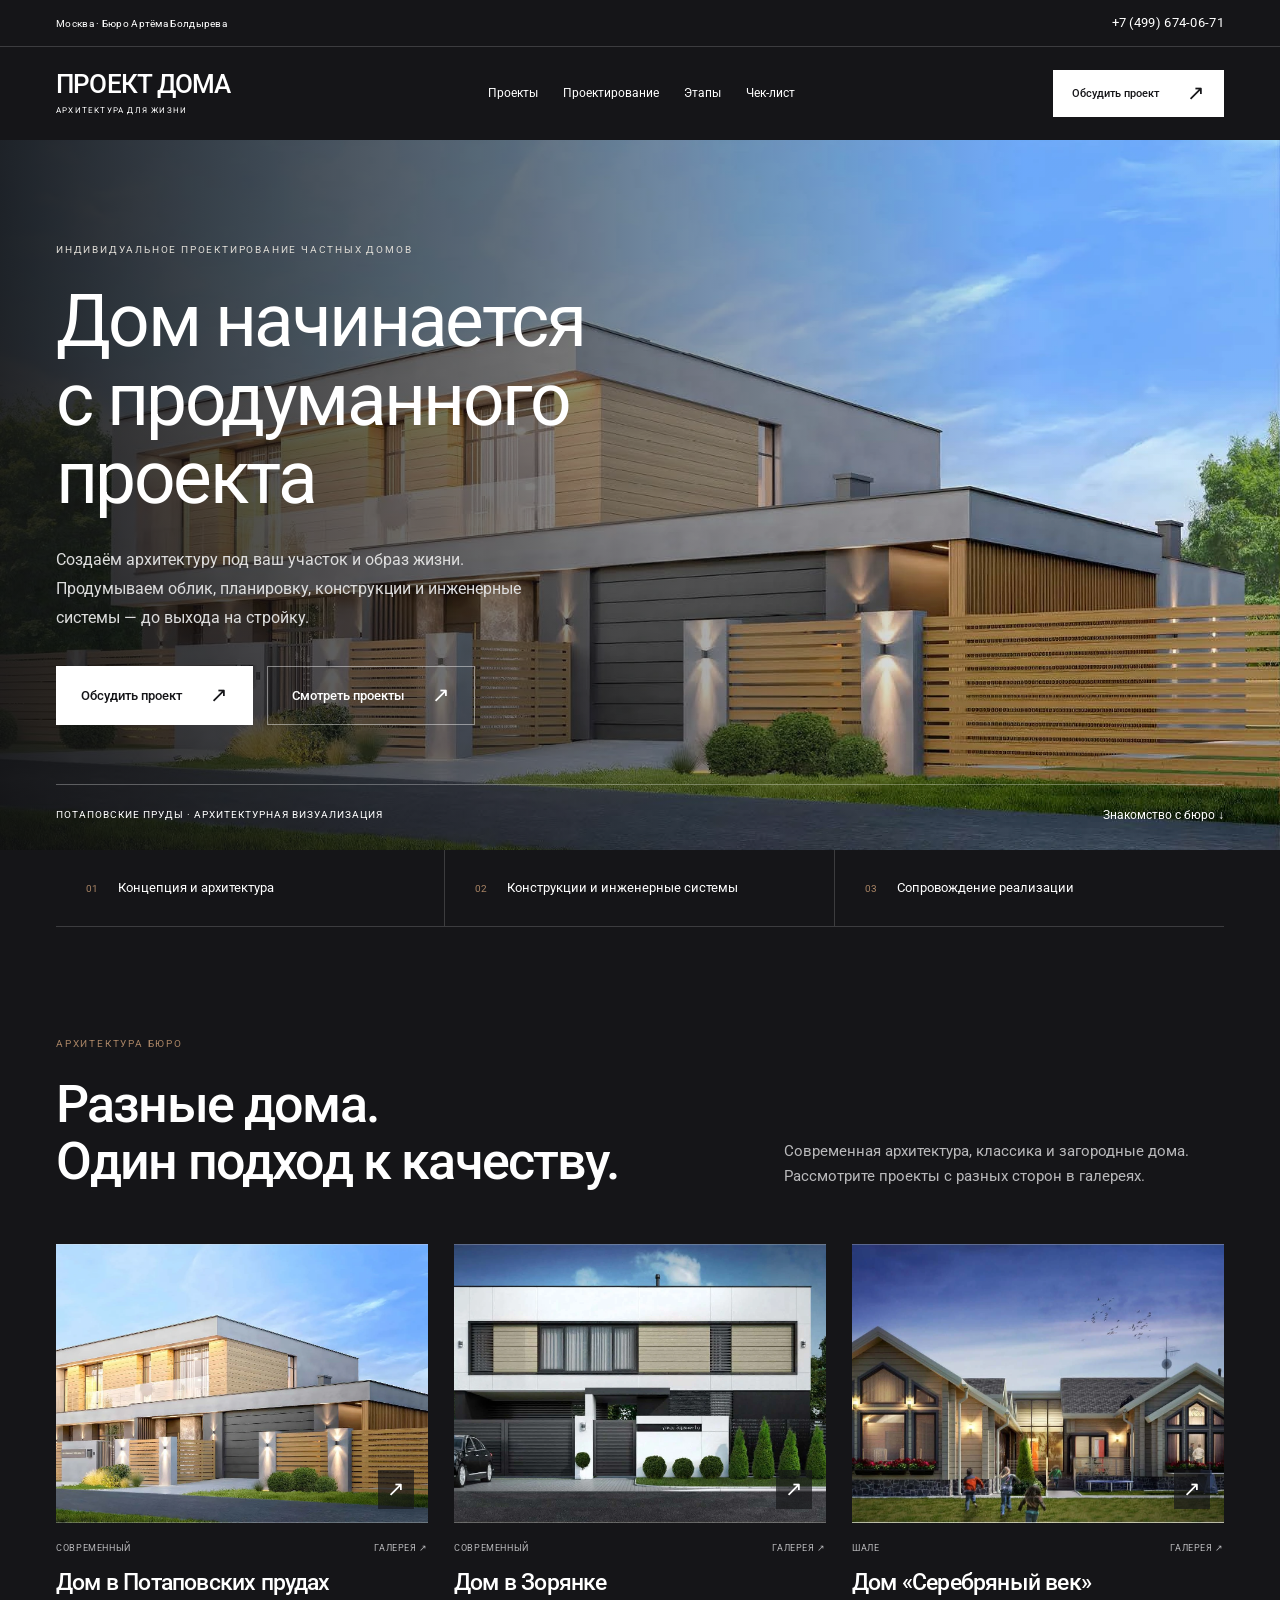
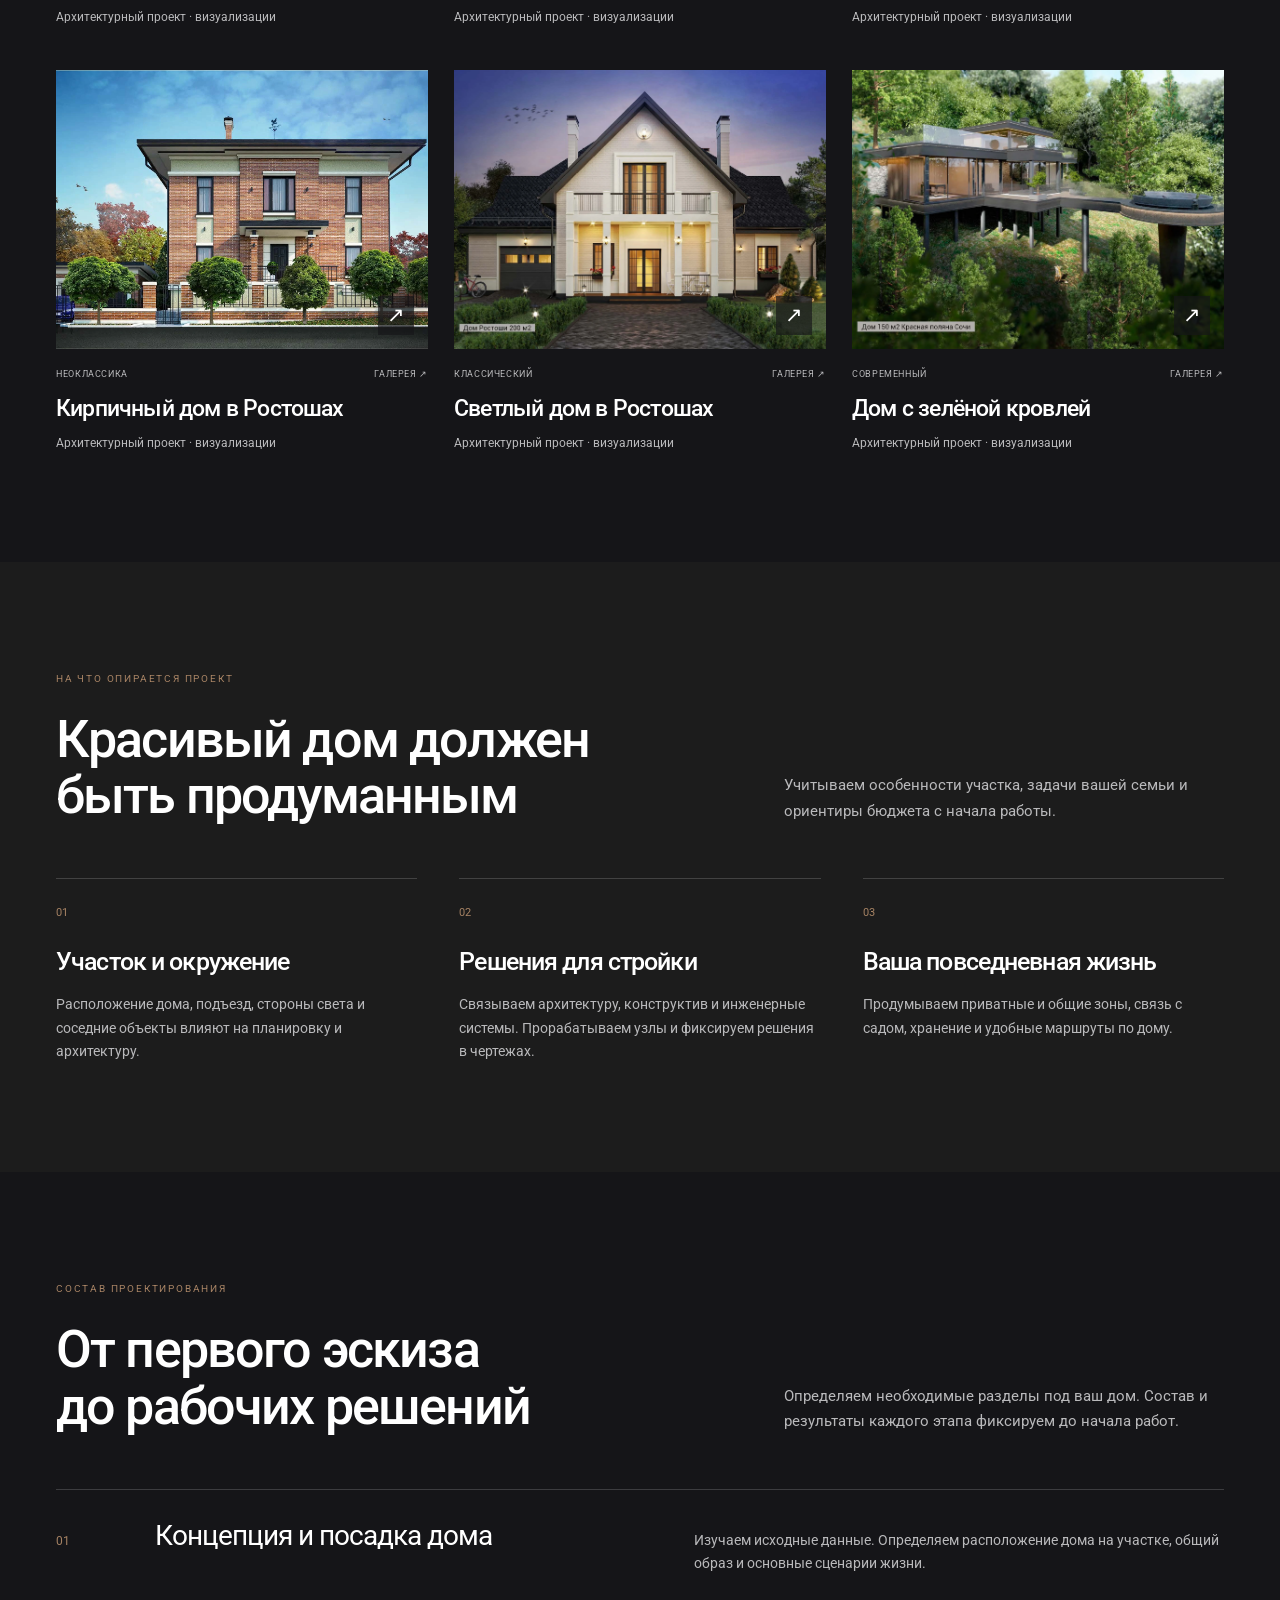
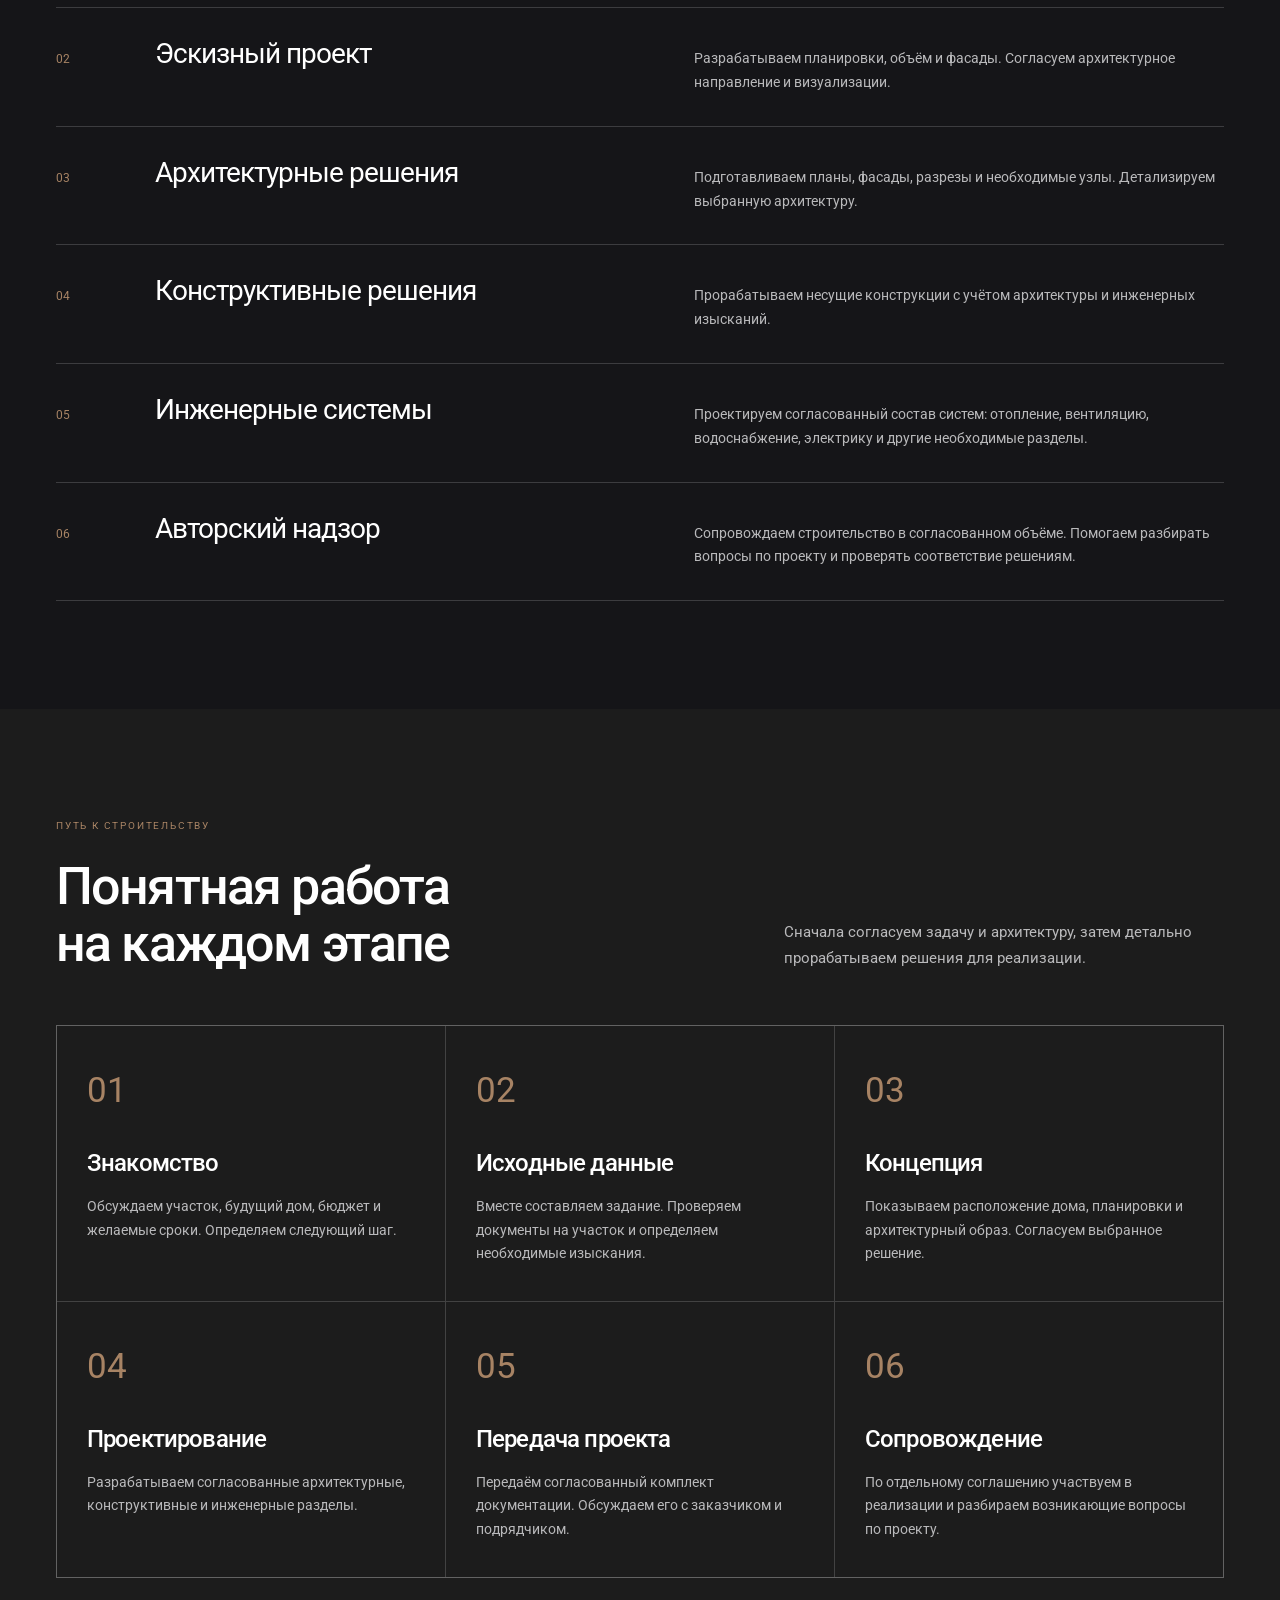
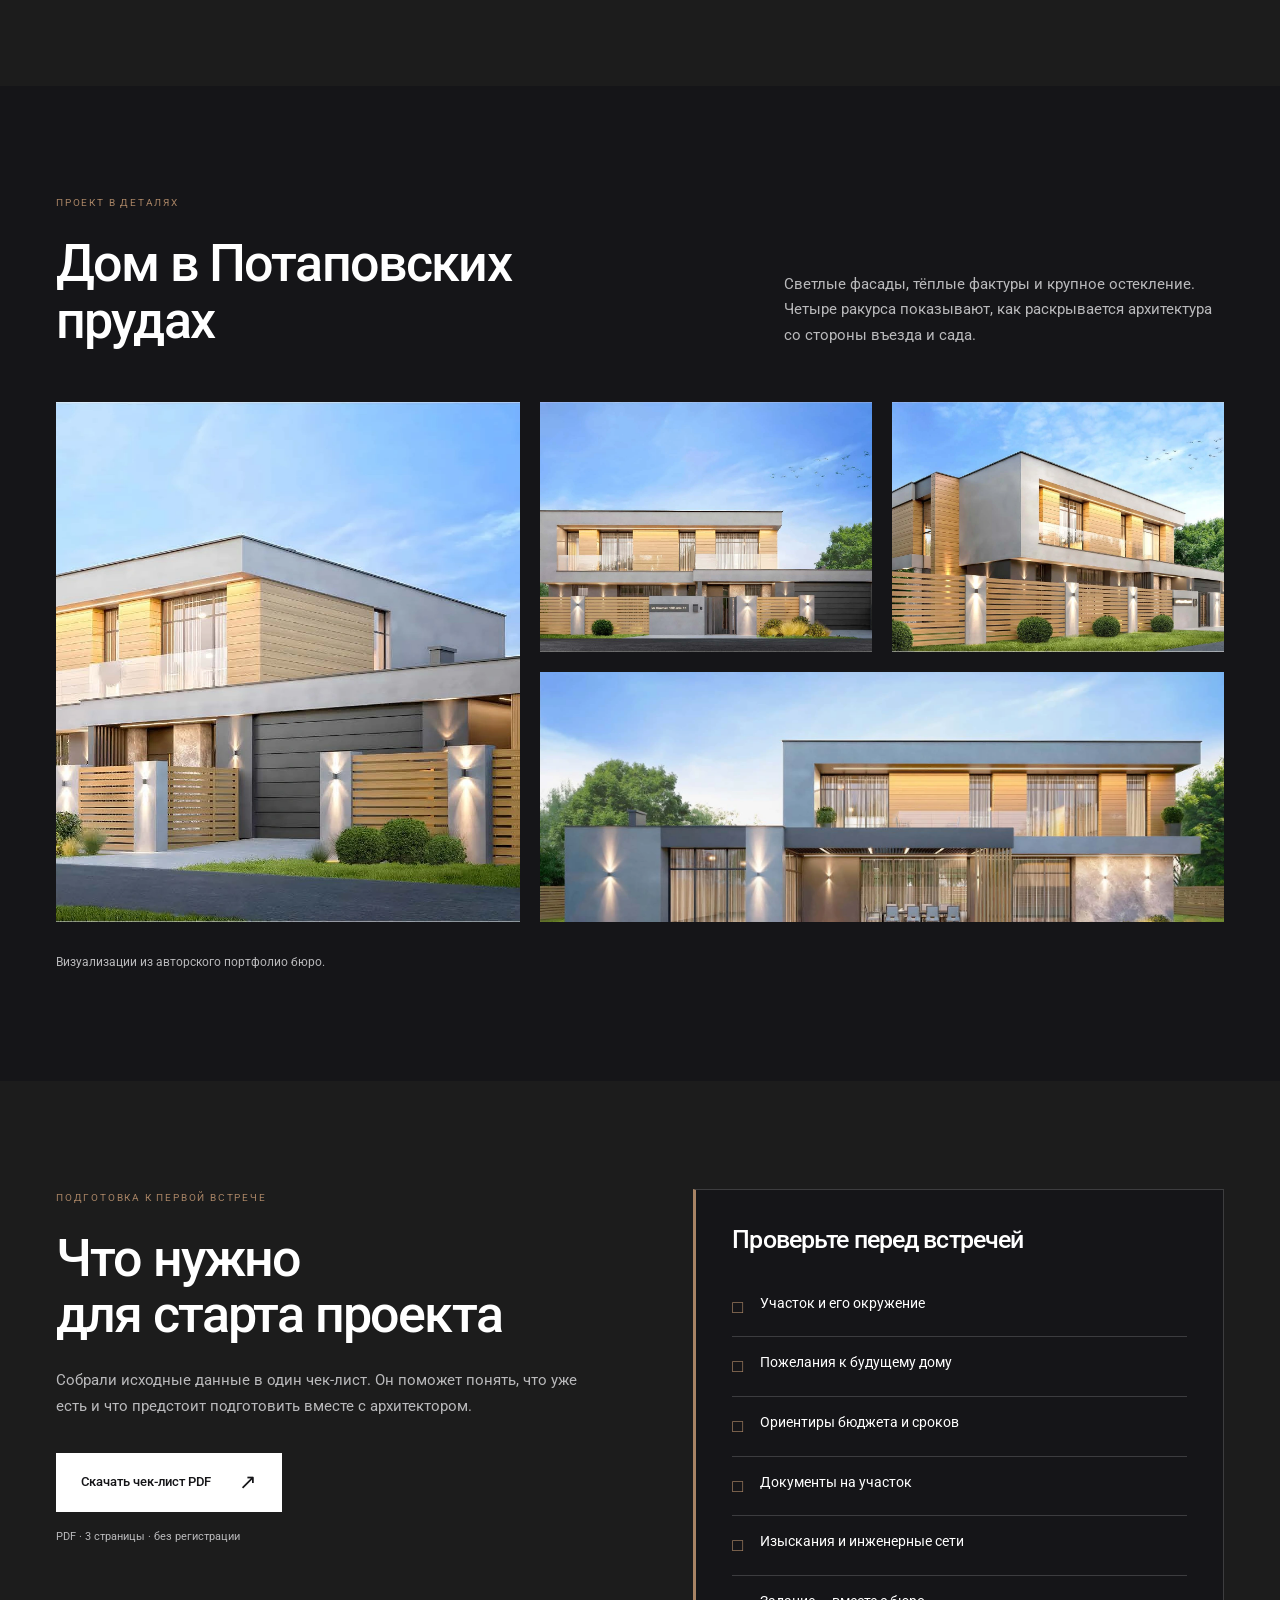
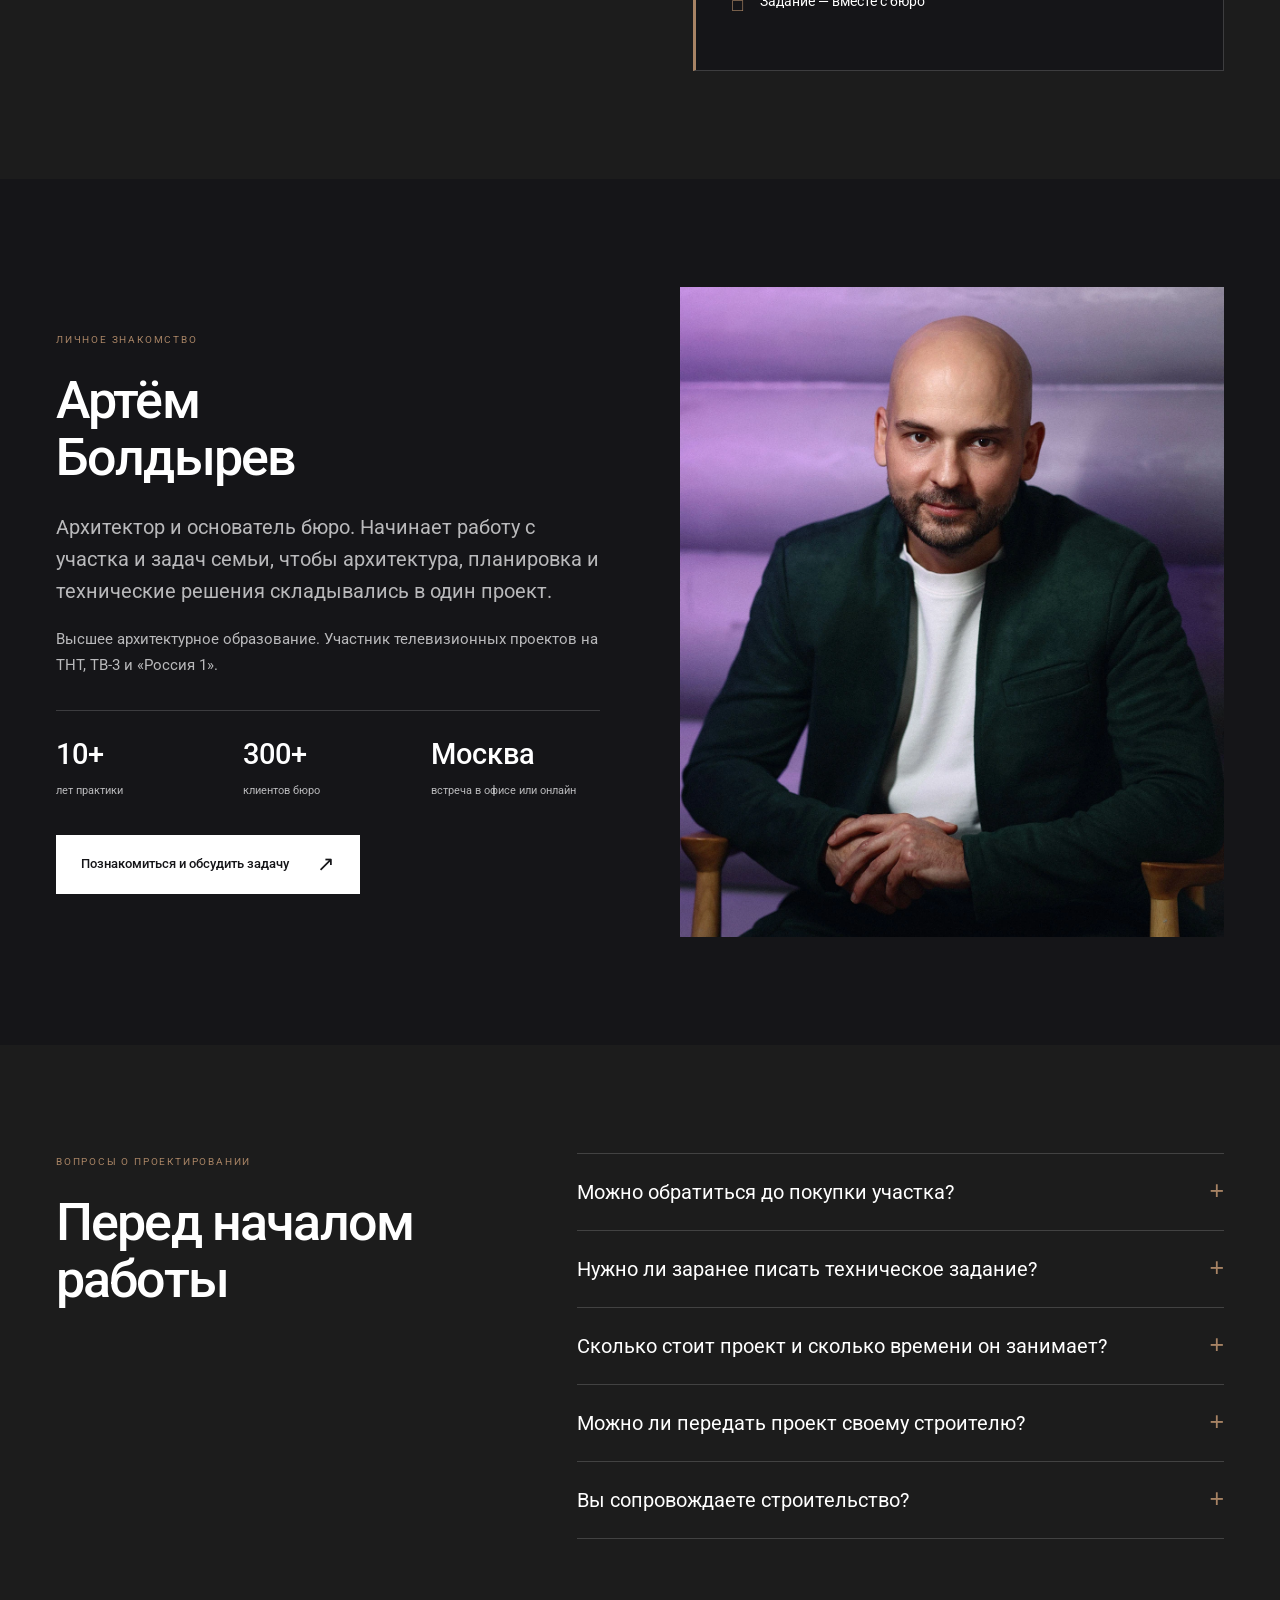
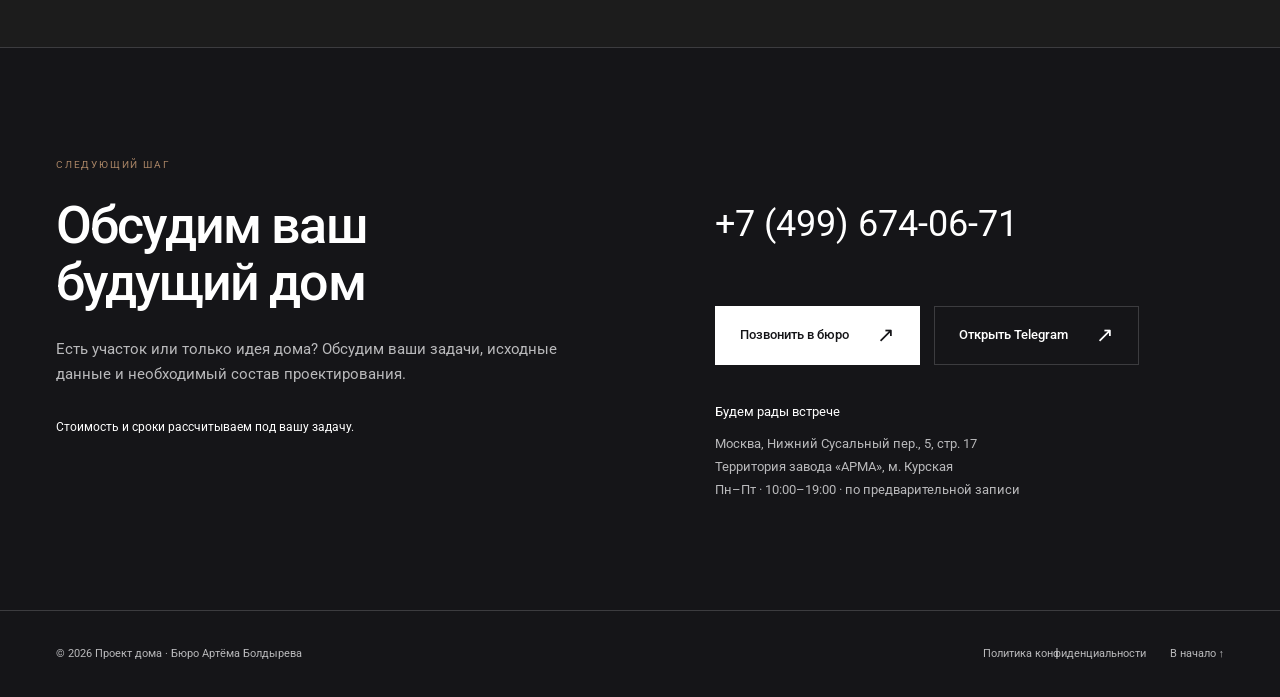
==== index.html @ 389e84b0 "Build independent Project Doma temporary landing" ====
<!doctype html><html lang="ru"><head><meta charset="utf-8"><meta name="viewport" content="width=device-width, initial-scale=1"><title>Проект дома — архитектура для вашей жизни</title><meta name="description" content="Индивидуальное проектирование частных домов. Архитектура, конструктив, инженерные системы и авторский надзор. Бюро Артёма Болдырева."><meta name="robots" content="noindex,follow"><meta name="theme-color" content="#151518"><meta property="og:type" content="website"><meta property="og:locale" content="ru_RU"><meta property="og:title" content="Проект дома — архитектура для вашей жизни"><meta property="og:description" content="Индивидуальное проектирование частных домов. Архитектура, конструктив, инженерные системы и авторский надзор. Бюро Артёма Болдырева."><meta property="og:url" content="https://alexradull9999-sudo.github.io/proekt-doma-landing/"><meta property="og:image" content="https://alexradull9999-sudo.github.io/proekt-doma-landing/assets/potapovskie-1.webp"><link rel="canonical" href="https://alexradull9999-sudo.github.io/proekt-doma-landing/"><link rel="icon" href="assets/favicon.png"><link rel="stylesheet" href="style.css"><link rel="preload" href="assets/roboto.woff2" as="font" type="font/woff2" crossorigin></head><body class="doma"><a class="skip" href="#main">Перейти к содержанию</a><div id="top" class="topbar"><div class="wrap"><span>Москва · Бюро Артёма Болдырева</span><a href="tel:+74996740671">+7 (499) 674-06-71</a></div></div><header class="site-header"><div class="wrap header-inner"><a class="brand" href="#top" aria-label="ПРОЕКТ ДОМА — в начало"><div><strong>ПРОЕКТ ДОМА</strong><span>АРХИТЕКТУРА ДЛЯ ЖИЗНИ</span></div></a><nav class="nav" aria-label="Основная навигация"><a href="#projects">Проекты</a><a href="#services">Проектирование</a><a href="#process">Этапы</a><a href="#checklist">Чек-лист</a></nav><a class="btn" href="#contact" >Обсудить проект<span class="arrow" aria-hidden="true">↗</span></a><button class="menu-toggle" type="button" data-menu-open aria-label="Открыть меню" aria-haspopup="dialog">Меню ☰</button></div></header><main id="main"><section class="hero" aria-labelledby="hero-title"><img class="hero-image" src="assets/potapovskie-1.webp" alt="Дом в Потаповских прудах — архитектурная визуализация, ракурс 1" fetchpriority="high" decoding="async"><div class="wrap"><div class="hero-content"><span class="eyebrow">Индивидуальное проектирование частных домов</span><h1 id="hero-title">Дом начинается<br>с продуманного<br>проекта</h1><p>Создаём архитектуру под ваш участок и образ жизни. Продумываем облик, планировку, конструкции и инженерные системы — до выхода на стройку.</p><div class="actions"><a class="btn" href="#contact" >Обсудить проект<span class="arrow" aria-hidden="true">↗</span></a><a class="btn outline" href="#projects" >Смотреть проекты<span class="arrow" aria-hidden="true">↗</span></a></div></div></div><div class="wrap hero-bottom"><span>ПОТАПОВСКИЕ ПРУДЫ · АРХИТЕКТУРНАЯ ВИЗУАЛИЗАЦИЯ</span><a href="#projects">Знакомство с бюро ↓</a></div></section><div class="wrap proof-strip"><div><span>01</span>Концепция и архитектура</div><div><span>02</span>Конструкции и инженерные системы</div><div><span>03</span>Сопровождение реализации</div></div><section id="projects" class="section "><div class="wrap"><div class="section-heading"><div><span class="eyebrow">Архитектура бюро</span><h2 class="">Разные дома.<br>Один подход к качеству.</h2></div><p>Современная архитектура, классика и загородные дома. Рассмотрите проекты с разных сторон в галереях.</p></div><div class="project-grid"><button class="project-card" type="button" data-project="506" aria-label="Открыть галерею: Дом в Потаповских прудах"><div class="project-cover"><img src="assets/potapovskie-1.webp" alt="Дом в Потаповских прудах — архитектурная визуализация, ракурс 1" loading="lazy" decoding="async" ><span class="arrow" aria-hidden="true">↗</span></div><div class="project-meta"><span>Современный</span><span>Галерея ↗</span></div><h3>Дом в Потаповских прудах</h3><p>Архитектурный проект · визуализации</p></button><button class="project-card" type="button" data-project="236" aria-label="Открыть галерею: Дом в Зорянке"><div class="project-cover"><img src="assets/zoryanka-1.webp" alt="Дом в Зорянке — архитектурная визуализация, ракурс 1" loading="lazy" decoding="async" ><span class="arrow" aria-hidden="true">↗</span></div><div class="project-meta"><span>Современный</span><span>Галерея ↗</span></div><h3>Дом в Зорянке</h3><p>Архитектурный проект · визуализации</p></button><button class="project-card" type="button" data-project="serebryany" aria-label="Открыть галерею: Дом «Серебряный век»"><div class="project-cover"><img src="assets/serebryany-1.webp" alt="Дом «Серебряный век» — архитектурная визуализация, ракурс 1" loading="lazy" decoding="async" ><span class="arrow" aria-hidden="true">↗</span></div><div class="project-meta"><span>Шале</span><span>Галерея ↗</span></div><h3>Дом «Серебряный век»</h3><p>Архитектурный проект · визуализации</p></button><button class="project-card" type="button" data-project="215" aria-label="Открыть галерею: Кирпичный дом в Ростошах"><div class="project-cover"><img src="assets/rostoshi-brick-1.webp" alt="Кирпичный дом в Ростошах — архитектурная визуализация, ракурс 1" loading="lazy" decoding="async" ><span class="arrow" aria-hidden="true">↗</span></div><div class="project-meta"><span>Неоклассика</span><span>Галерея ↗</span></div><h3>Кирпичный дом в Ростошах</h3><p>Архитектурный проект · визуализации</p></button><button class="project-card" type="button" data-project="rostoshi-white" aria-label="Открыть галерею: Светлый дом в Ростошах"><div class="project-cover"><img src="assets/rostoshi-white-1.webp" alt="Светлый дом в Ростошах — архитектурная визуализация, ракурс 1" loading="lazy" decoding="async" ><span class="arrow" aria-hidden="true">↗</span></div><div class="project-meta"><span>Классический</span><span>Галерея ↗</span></div><h3>Светлый дом в Ростошах</h3><p>Архитектурный проект · визуализации</p></button><button class="project-card" type="button" data-project="forest-roof" aria-label="Открыть галерею: Дом с зелёной кровлей"><div class="project-cover"><img src="assets/forest-roof-1.webp" alt="Дом с зелёной кровлей — архитектурная визуализация, ракурс 1" loading="lazy" decoding="async" ><span class="arrow" aria-hidden="true">↗</span></div><div class="project-meta"><span>Современный</span><span>Галерея ↗</span></div><h3>Дом с зелёной кровлей</h3><p>Архитектурный проект · визуализации</p></button></div></div></section>
<section id="approach" class="section panel"><div class="wrap"><div class="section-heading"><div><span class="eyebrow">На что опирается проект</span><h2 class="">Красивый дом должен<br>быть продуманным</h2></div><p>Учитываем особенности участка, задачи вашей семьи и ориентиры бюджета с начала работы.</p></div><div class="feature-grid"><article class="feature"><span class="number">01</span><h3>Участок и окружение</h3><p>Расположение дома, подъезд, стороны света и соседние объекты влияют на планировку и архитектуру.</p></article><article class="feature"><span class="number">02</span><h3>Решения для стройки</h3><p>Связываем архитектуру, конструктив и инженерные системы. Прорабатываем узлы и фиксируем решения в чертежах.</p></article><article class="feature"><span class="number">03</span><h3>Ваша повседневная жизнь</h3><p>Продумываем приватные и общие зоны, связь с садом, хранение и удобные маршруты по дому.</p></article></div></div></section>
<section id="services" class="section "><div class="wrap"><div class="section-heading"><div><span class="eyebrow">Состав проектирования</span><h2 class="">От первого эскиза<br>до рабочих решений</h2></div><p>Определяем необходимые разделы под ваш дом. Состав и результаты каждого этапа фиксируем до начала работ.</p></div><div class="service-list"><article class="service-row"><span class="number">01</span><h3>Концепция и посадка дома</h3><p>Изучаем исходные данные. Определяем расположение дома на участке, общий образ и основные сценарии жизни.</p></article><article class="service-row"><span class="number">02</span><h3>Эскизный проект</h3><p>Разрабатываем планировки, объём и фасады. Согласуем архитектурное направление и визуализации.</p></article><article class="service-row"><span class="number">03</span><h3>Архитектурные решения</h3><p>Подготавливаем планы, фасады, разрезы и необходимые узлы. Детализируем выбранную архитектуру.</p></article><article class="service-row"><span class="number">04</span><h3>Конструктивные решения</h3><p>Прорабатываем несущие конструкции с учётом архитектуры и инженерных изысканий.</p></article><article class="service-row"><span class="number">05</span><h3>Инженерные системы</h3><p>Проектируем согласованный состав систем: отопление, вентиляцию, водоснабжение, электрику и другие необходимые разделы.</p></article><article class="service-row"><span class="number">06</span><h3>Авторский надзор</h3><p>Сопровождаем строительство в согласованном объёме. Помогаем разбирать вопросы по проекту и проверять соответствие решениям.</p></article></div></div></section>
<section id="process" class="section panel"><div class="wrap"><div class="section-heading"><div><span class="eyebrow">Путь к строительству</span><h2 class="">Понятная работа<br>на каждом этапе</h2></div><p>Сначала согласуем задачу и архитектуру, затем детально прорабатываем решения для реализации.</p></div><div class="process-grid"><article class="process-step"><span class="number">01</span><h3>Знакомство</h3><p>Обсуждаем участок, будущий дом, бюджет и желаемые сроки. Определяем следующий шаг.</p></article><article class="process-step"><span class="number">02</span><h3>Исходные данные</h3><p>Вместе составляем задание. Проверяем документы на участок и определяем необходимые изыскания.</p></article><article class="process-step"><span class="number">03</span><h3>Концепция</h3><p>Показываем расположение дома, планировки и архитектурный образ. Согласуем выбранное решение.</p></article><article class="process-step"><span class="number">04</span><h3>Проектирование</h3><p>Разрабатываем согласованные архитектурные, конструктивные и инженерные разделы.</p></article><article class="process-step"><span class="number">05</span><h3>Передача проекта</h3><p>Передаём согласованный комплект документации. Обсуждаем его с заказчиком и подрядчиком.</p></article><article class="process-step"><span class="number">06</span><h3>Сопровождение</h3><p>По отдельному соглашению участвуем в реализации и разбираем возникающие вопросы по проекту.</p></article></div></div></section>
<section id="in-detail" class="section "><div class="wrap"><div class="section-heading"><div><span class="eyebrow">Проект в деталях</span><h2 class="">Дом в Потаповских прудах</h2></div><p>Светлые фасады, тёплые фактуры и крупное остекление. Четыре ракурса показывают, как раскрывается архитектура со стороны въезда и сада.</p></div><div class="case-strip"><button type="button" data-project="506" data-start="0" aria-label="Потаповские пруды, открыть ракурс 1"><img src="assets/potapovskie-1.webp" alt="Дом в Потаповских прудах — архитектурная визуализация, ракурс 1" loading="lazy" decoding="async" ></button><button type="button" data-project="506" data-start="1" aria-label="Потаповские пруды, открыть ракурс 2"><img src="assets/potapovskie-2.webp" alt="Дом в Потаповских прудах — архитектурная визуализация, ракурс 2" loading="lazy" decoding="async" ></button><button type="button" data-project="506" data-start="2" aria-label="Потаповские пруды, открыть ракурс 3"><img src="assets/potapovskie-3.webp" alt="Дом в Потаповских прудах — архитектурная визуализация, ракурс 3" loading="lazy" decoding="async" ></button><button type="button" data-project="506" data-start="3" aria-label="Потаповские пруды, открыть ракурс 4"><img src="assets/potapovskie-4.webp" alt="Дом в Потаповских прудах — архитектурная визуализация, ракурс 4" loading="lazy" decoding="async" ></button></div><p class="quiet">Визуализации из авторского портфолио бюро.</p></div></section>
<section id="checklist" class="section panel"><div class="wrap"><div class="checklist"><div><span class="eyebrow">Подготовка к первой встрече</span><h2>Что нужно<br>для старта проекта</h2><p>Собрали исходные данные в один чек-лист. Он поможет понять, что уже есть и что предстоит подготовить вместе с архитектором.</p><div class="actions"><a class="btn" href="downloads/Project-Doma-Start-Checklist.pdf" download="Проект-дома — чек-лист для старта.pdf">Скачать чек-лист PDF<span class="arrow" aria-hidden="true">↗</span></a></div><span class="download-note">PDF · 3 страницы · без регистрации</span></div><div class="checklist-preview"><h3>Проверьте перед встречей</h3><ul><li>Участок и его окружение</li><li>Пожелания к будущему дому</li><li>Ориентиры бюджета и сроков</li><li>Документы на участок</li><li>Изыскания и инженерные сети</li><li>Задание — вместе с бюро</li></ul></div></div></div></section>
<section id="about" class="section founder"><div class="wrap"><div class="split"><div><span class="eyebrow">Личное знакомство</span><h2 class="">Артём<br>Болдырев</h2><p class="lead">Архитектор и основатель бюро. Начинает работу с участка и задач семьи, чтобы архитектура, планировка и технические решения складывались в один проект.</p><p>Высшее архитектурное образование. Участник телевизионных проектов на ТНТ, ТВ-3 и «Россия 1».</p><div class="founder-facts"><div><strong>10+</strong><span>лет практики</span></div><div><strong>300+</strong><span>клиентов бюро</span></div><div><strong>Москва</strong><span>встреча в офисе или онлайн</span></div></div><div class="actions"><a class="btn" href="#contact" >Познакомиться и обсудить задачу<span class="arrow" aria-hidden="true">↗</span></a></div></div><img src="assets/artem.webp" alt="Артём Болдырев, архитектор и основатель бюро" loading="lazy" decoding="async" class="portrait" width="1000" height="1500"></div></div></section>
<section id="questions" class="section panel"><div class="wrap"><div class="faq-grid"><div><span class="eyebrow">Вопросы о проектировании</span><h2>Перед началом<br>работы</h2></div><div class="faq"><details><summary>Можно обратиться до покупки участка?</summary><p>Да. Обсудим пожелания к дому и данные об участке, который вы рассматриваете. Уточним, какой информации не хватает для оценки возможности размещения дома.</p></details><details><summary>Нужно ли заранее писать техническое задание?</summary><p>Нет. Задание формируем вместе с вами. До встречи полезно собрать пожелания, примеры архитектуры и доступные документы — для этого есть чек-лист выше.</p></details><details><summary>Сколько стоит проект и сколько времени он занимает?</summary><p>Стоимость и сроки зависят от сложности дома, состава разделов и готовности исходных данных. Подготовим предложение после обсуждения вашей задачи.</p></details><details><summary>Можно ли передать проект своему строителю?</summary><p>Да. Проектную документацию готовим для реализации. Состав рабочих разделов и взаимодействие с вашим подрядчиком согласуем до начала работ.</p></details><details><summary>Вы сопровождаете строительство?</summary><p>Авторский надзор можно включить в работу по отдельному соглашению. Его состав, формат и периодичность определяем под объект.</p></details></div></div></div></section>
<section id="contact" class="section contact"><div class="wrap"><div class="contact-head"><div><span class="eyebrow">Следующий шаг</span><h2 class="">Обсудим ваш<br>будущий дом</h2><p>Есть участок или только идея дома? Обсудим ваши задачи, исходные данные и необходимый состав проектирования.</p><span class="quiet">Стоимость и сроки рассчитываем под вашу задачу.</span></div><div class="contact-methods"><a class="contact-phone" href="tel:+74996740671">+7 (499) 674-06-71</a><div class="actions"><a class="btn" href="tel:+74996740671" >Позвонить в бюро<span class="arrow" aria-hidden="true">↗</span></a><a class="btn outline" href="https://t.me/asburo_arch" target="_blank" rel="noopener noreferrer">Открыть Telegram<span class="arrow" aria-hidden="true">↗</span></a></div><div class="contact-address"><span>Будем рады встрече</span>Москва, Нижний Сусальный пер., 5, стр. 17<br>Территория завода «АРМА», м. Курская<br>Пн–Пт · 10:00–19:00 · по предварительной записи</div></div></div></div></section>
</main><footer class="footer"><div class="wrap"><span>© 2026 Проект дома · Бюро Артёма Болдырева</span><div class="footer-links"><a href="https://xn--80ahculiddjx.com/politika-konfidencialnosti/" target="_blank" rel="noopener noreferrer">Политика конфиденциальности</a><a href="#top">В начало ↑</a></div></div></footer><div class="mobile-contact" aria-label="Быстрая связь"><a href="tel:+74996740671">Позвонить</a><a href="https://t.me/asburo_arch" target="_blank" rel="noopener noreferrer">Telegram ↗</a></div>
<dialog id="gallery" aria-labelledby="gallery-title"><div class="dialog-top"><h2 id="gallery-title">Галерея проекта</h2><button class="close" type="button" data-close aria-label="Закрыть галерею">×</button></div><img id="gallery-image" class="gallery-image" alt=""><div class="gallery-controls"><button id="gallery-prev" type="button" aria-label="Предыдущий ракурс">←</button><span id="gallery-count" class="gallery-count" aria-live="polite"></span><button id="gallery-next" type="button" aria-label="Следующий ракурс">→</button></div><div id="gallery-thumbs" class="gallery-thumbs" aria-label="Ракурсы проекта"></div><div class="gallery-description"><p id="gallery-description"></p><a class="btn" href="#contact" data-gallery-contact>Обсудить мой проект<span class="arrow" aria-hidden="true">↗</span></a></div></dialog>
<dialog id="menu" class="menu-drawer" aria-labelledby="menu-title"><div class="dialog-top"><h2 id="menu-title">Проект дома</h2><button class="close" type="button" data-close aria-label="Закрыть меню">×</button></div><nav class="menu-links" aria-label="Мобильная навигация"><a href="#projects" data-menu-link>Проекты</a><a href="#services" data-menu-link>Проектирование</a><a href="#process" data-menu-link>Этапы</a><a href="#checklist" data-menu-link>Чек-лист</a><a class="btn" href="#contact" data-menu-link>Обсудить проект<span class="arrow" aria-hidden="true">↗</span></a></nav></dialog><script src="projects.js" defer></script><script src="script.js" defer></script></body></html>
---- style.css ----
@font-face{font-family:Roboto;src:url('assets/roboto.woff2') format('woff2');font-weight:400;font-display:swap}@font-face{font-family:Roboto;src:url('assets/roboto-medium.woff2') format('woff2');font-weight:500 700;font-display:swap}
*{box-sizing:border-box}html{scroll-behavior:smooth;scroll-padding-top:100px}body{margin:0;background:var(--bg);color:var(--fg);font:400 15px/1.7 var(--body),Arial,sans-serif}body:has(dialog[open]){overflow:hidden}button,input,select,textarea{font:inherit}button,a{-webkit-tap-highlight-color:transparent}button{cursor:pointer}a{color:inherit;text-decoration:none}img{display:block;max-width:100%;width:100%;object-fit:cover}button:focus-visible,a:focus-visible,summary:focus-visible{outline:2px solid var(--accent);outline-offset:6px}button{color:inherit}h1,h2,h3,p,figure{margin:0}h1,h2,h3{font-family:var(--heading),Arial,sans-serif;font-weight:500;line-height:1.08;letter-spacing:-.035em}h1{font-size:clamp(42px,5.7vw,86px)}h2{font-size:clamp(34px,4.1vw,62px)}h3{font-size:25px}p{color:var(--muted)}small{font-size:12px;line-height:1.6}.wrap{width:min(1280px,calc(100% - 112px));margin:auto}.section{padding:108px 0;scroll-margin-top:75px}.eyebrow{font-size:10px;letter-spacing:.18em;text-transform:uppercase;display:block;color:var(--accent);margin-bottom:24px}.section-heading{display:grid;grid-template-columns:1.3fr 1fr;gap:70px;align-items:end;margin-bottom:54px}.section-heading p{max-width:440px;justify-self:end}.btn{display:inline-flex;justify-content:space-between;align-items:center;gap:28px;border:1px solid var(--fg);background:var(--fg);color:var(--bg);padding:18px 24px;min-height:58px;font-size:13px;font-weight:600;line-height:1.45;transition:background .2s,border-color .2s;white-space:normal}.btn:hover{background:var(--accent);border-color:var(--accent);color:var(--bg)}.btn.outline{background:transparent;color:var(--fg);border-color:var(--line)}.btn.outline:hover{border-color:var(--fg)}.arrow{font-size:21px;font-weight:400;line-height:1;flex-shrink:0}.text-link{display:inline-flex;align-items:center;gap:25px;font-size:13px;padding-bottom:8px;border-bottom:1px solid var(--line)}.actions{display:flex;gap:14px;flex-wrap:wrap;margin-top:34px}.quiet{font-size:12px}.split{display:grid;grid-template-columns:1fr 1fr;gap:80px;align-items:center}.split p+p{margin-top:20px}.split .lead{font-size:20px;line-height:1.6}.panel{background:var(--surface)}.topbar{border-bottom:1px solid var(--line);font-size:10px;letter-spacing:.03em}.topbar .wrap{display:flex;align-items:center;justify-content:space-between;padding:12px 0;gap:24px}.topbar a{font-size:13px;color:var(--fg)}.site-header{position:relative;z-index:5;background:var(--bg)}.header-inner{display:flex;align-items:center;justify-content:space-between;gap:35px;padding:23px 0}.brand{display:flex;gap:15px;align-items:center;flex-shrink:0}.brand-logo{width:51px;height:51px;object-fit:contain}.brand strong{font-family:var(--heading);font-size:24px;font-weight:600;line-height:1;display:block;letter-spacing:-.03em}.brand span{font-size:8px;display:block;letter-spacing:.15em;margin-top:8px;line-height:1.4}.nav{display:flex;gap:25px;font-size:12px}.nav a:hover{color:var(--accent)}.header-inner>.btn{min-height:44px;padding:12px 18px;font-size:11px}.menu-toggle{display:none;background:none;border:1px solid var(--line);padding:10px 13px;font-size:12px}.hero{position:relative;min-height:710px;display:flex;align-items:center;overflow:hidden}.hero-image{position:absolute;inset:0;width:100%;height:100%;object-fit:cover}.hero:after{content:'';position:absolute;inset:0;background:linear-gradient(90deg,rgba(15,15,17,.9),rgba(15,15,17,.55) 40%,rgba(15,15,17,.02) 80%)}.hero-content{position:relative;z-index:1;padding:82px 0 106px;max-width:770px}.hero .eyebrow{color:#dedbd5}.hero h1{color:#fff}.hero p{color:#ddd;max-width:510px;margin-top:28px;font-size:16px;line-height:1.8}.hero .btn{background:#fff;color:#151518;border-color:#fff}.hero .btn.outline{color:#fff;background:transparent;border-color:#ffffff70}.hero .hero-bottom{position:absolute;bottom:25px;left:0;right:0;z-index:2;display:flex;align-items:center;justify-content:space-between;color:#fff;font-size:10px;letter-spacing:.1em}.hero-bottom a{font-size:12px;letter-spacing:0}.proof-strip{display:grid;grid-template-columns:repeat(3,1fr);border-bottom:1px solid var(--line)}.proof-strip>div{padding:27px 30px;border-right:1px solid var(--line);font-size:13px;display:flex;gap:20px;align-items:center}.proof-strip>div:last-child{border:0}.proof-strip span{font-size:10px;color:var(--accent)}.intro-copy{max-width:760px;font-size:22px;line-height:1.6;color:var(--fg)}.project-grid{display:grid;grid-template-columns:repeat(3,minmax(0,1fr));gap:42px 26px}.project-card{padding:0;border:0;background:none;text-align:left;color:inherit;min-width:0}.project-cover{overflow:hidden;position:relative;background:var(--surface)}.project-cover img{aspect-ratio:1.33;transition:transform .5s}.project-card:hover img{transform:scale(1.025)}.project-cover .arrow{position:absolute;bottom:14px;right:14px;background:#151518aa;color:white;padding:9px}.project-meta{display:flex;justify-content:space-between;gap:12px;margin:18px 0 12px;font-size:9px;text-transform:uppercase;letter-spacing:.07em;color:var(--muted)}.project-card h3{font-size:23px;line-height:1.25}.project-card p{font-size:12px;margin-top:10px}.service-list{border-top:1px solid var(--line)}.service-row{display:grid;grid-template-columns:65px 1fr 1.05fr;gap:34px;padding:31px 0;border-bottom:1px solid var(--line);align-items:baseline}.service-row>.number{font-size:12px;color:var(--accent)}.service-row h3{font-size:28px}.service-row p{font-size:14px}.feature-grid{display:grid;grid-template-columns:repeat(3,1fr);gap:42px}.feature{border-top:1px solid var(--line);padding-top:25px}.feature .number{display:block;font-size:11px;color:var(--accent);margin-bottom:25px}.feature h3{margin-bottom:18px}.feature p{font-size:14px}.process-grid{display:grid;grid-template-columns:repeat(3,1fr);gap:1px;background:var(--line);border:1px solid var(--line)}.process-step{background:var(--surface);padding:35px 30px;min-height:246px}.process-step .number{display:block;font-family:var(--heading);font-size:35px;font-weight:400;color:var(--accent);margin-bottom:30px}.process-step h3{font-size:24px;margin-bottom:18px}.process-step p{font-size:14px}.story-image{aspect-ratio:1.12;object-fit:cover}.story .split>div p{margin-top:24px}.story-points{display:flex;gap:28px;border-top:1px solid var(--line);padding-top:25px;margin-top:30px}.story-points span{font-size:11px;color:var(--muted);flex:1}.portrait{max-height:650px;aspect-ratio:.84;object-fit:cover;object-position:center 23%}.founder h2{margin-bottom:26px}.founder-facts{display:grid;grid-template-columns:repeat(3,1fr);gap:18px;border-top:1px solid var(--line);padding-top:26px;margin-top:32px}.founder-facts strong{display:block;font-size:29px;font-weight:500;line-height:1.2;color:var(--fg)}.founder-facts span{font-size:11px;display:block;margin-top:10px;color:var(--muted)}.checklist{display:grid;grid-template-columns:1.05fr 1fr;gap:80px}.checklist h2{margin-bottom:25px}.checklist p{max-width:540px}.checklist-preview{padding:36px;border:1px solid var(--line);background:var(--bg)}.checklist-preview h3{margin-bottom:25px}.checklist-preview ul{list-style:none;margin:0;padding:0}.checklist-preview li{padding:14px 0;border-bottom:1px solid var(--line);font-size:14px;display:flex;gap:17px}.checklist-preview li:before{content:'□';color:var(--accent);font-size:18px}.checklist-preview li:last-child{border:0}.download-note{display:block;margin-top:16px;color:var(--muted);font-size:11px}.faq-grid{display:grid;grid-template-columns:.8fr 1.2fr;gap:90px}.faq details{border-top:1px solid var(--line);padding:24px 0}.faq details:last-child{border-bottom:1px solid var(--line)}.faq summary{font-size:20px;font-family:var(--heading);line-height:1.4;list-style:none;cursor:pointer;display:flex;justify-content:space-between;gap:30px}.faq summary::-webkit-details-marker{display:none}.faq summary:after{content:'+';font:25px/1 Arial;color:var(--accent)}.faq details[open] summary:after{content:'−'}.faq details p{padding-top:20px;font-size:14px;max-width:640px}.contact{border-top:1px solid var(--line)}.contact-head{display:grid;grid-template-columns:1.1fr 1fr;gap:100px}.contact p{margin:26px 0;max-width:530px}.contact-phone{font-family:var(--heading);font-size:36px;line-height:1.3;display:inline-block;margin-bottom:24px;white-space:nowrap}.contact-methods{padding-top:45px}.contact-address{margin-top:35px;font-size:13px;line-height:1.8;color:var(--muted)}.contact-address span{color:var(--fg);display:block;margin-bottom:8px}.footer{border-top:1px solid var(--line);padding:34px 0;font-size:11px;color:var(--muted)}.footer .wrap{display:flex;justify-content:space-between;gap:30px;align-items:center}.footer-links{display:flex;gap:24px}.mobile-contact{display:none}.skip{position:fixed;top:-70px;left:20px;z-index:100;background:var(--fg);color:var(--bg);padding:12px}.skip:focus{top:10px}dialog{width:min(1080px,calc(100% - 40px));max-height:90svh;border:1px solid var(--line);padding:0;background:var(--bg);color:var(--fg)}dialog::backdrop{background:#08090bd9}.dialog-top{padding:24px 30px;display:flex;justify-content:space-between;align-items:center;gap:30px;border-bottom:1px solid var(--line)}.dialog-top h2{font-size:26px}.close{background:transparent;border:1px solid var(--line);width:42px;height:42px;flex-shrink:0;font:26px Arial}.gallery-image{max-height:60svh;height:520px;width:100%;object-fit:contain;background:#101112}.gallery-controls{display:flex;align-items:center;justify-content:center;gap:25px;padding:18px}.gallery-controls button{width:42px;height:40px;border:1px solid var(--line);background:none;color:var(--fg);font-size:22px}.gallery-controls button:disabled{opacity:.25;cursor:default}.gallery-count{font-size:12px;color:var(--muted);min-width:60px;text-align:center}.gallery-description{padding:4px 30px 26px;display:flex;align-items:center;justify-content:space-between;gap:30px}.gallery-description p{font-size:13px;max-width:680px}.gallery-thumbs{display:flex;gap:10px;overflow:auto;padding:0 30px 18px}.gallery-thumbs button{border:1px solid transparent;padding:0;background:none;flex:0 0 92px}.gallery-thumbs img{height:62px;object-fit:cover}.gallery-thumbs button[aria-current=true]{border-color:var(--accent)}.menu-drawer{width:min(420px,100%);height:100svh;max-height:100svh;margin:0 0 0 auto;border:0;border-left:1px solid var(--line)}.menu-links{padding:25px 30px}.menu-links a{display:block;padding:18px 0;border-bottom:1px solid var(--line);font-family:var(--heading);font-size:25px}.menu-links .btn{margin-top:30px;font:600 13px var(--body);display:flex}.as{--bg:#151412;--surface:#211f1c;--fg:#f2eee6;--muted:#b5afa4;--accent:#b09775;--line:#f2eee62e;--body:Manrope;--heading:Manrope}.as .brand-logo{filter:none}.as .brand strong{font-size:23px;letter-spacing:.04em}.as .hero{min-height:710px}.as .hero-content{max-width:650px;padding-top:60px;padding-bottom:90px}.as .hero h1{font-family:Cormorant,Georgia,serif;font-weight:500;font-size:clamp(54px,6.4vw,94px);line-height:.98;letter-spacing:-.035em}.as .hero-image{object-position:65% center}.as .hero:after{background:linear-gradient(90deg,#151412ef,#15141288 42%,#15141210 85%)}.as .paper{--fg:#23211e;--muted:#676158;--line:#23211e30;--bg:#f2eee6;background:#f2eee6;color:#23211e}.as h2{font-weight:500}.as .editorial-head{font-family:Cormorant,Georgia,serif;font-size:clamp(42px,4.9vw,72px);line-height:1.05}.as .project-grid{grid-template-columns:1.2fr 1fr 1fr;align-items:start}.as .project-card:first-child img{aspect-ratio:1.03}.as .project-card:nth-child(2){margin-top:80px}.as .project-card:nth-child(3){margin-top:160px}.as .project-card h3{font-size:21px}.as .founder{background:#f2eee6}.doma{--bg:#151518;--surface:#1c1c1c;--fg:#fff;--muted:#b9b9bb;--accent:#a78364;--line:#ffffff2b;--body:Roboto;--heading:Roboto}.doma .brand strong{font-size:26px;font-weight:600}.doma .hero h1{font-weight:400}.doma .service-row h3{font-weight:400}.doma .split .technical{height:560px;object-fit:contain;background:#fff;padding:20px}.doma .case-strip{display:grid;grid-template-columns:1.4fr 1fr 1fr;gap:20px;margin-bottom:30px}.case-strip button{padding:0;border:0;background:none}.case-strip img{height:250px;object-fit:cover}.doma .case-strip button:first-child{grid-row:span 2}.doma .case-strip button:first-child img{height:520px}.doma .case-strip button:last-child{grid-column:2/4}.doma .case-strip button:last-child img{height:250px}.doma .hero-bottom{border-top:1px solid #ffffff4a;padding-top:20px}.doma .checklist-preview{border-left:3px solid var(--accent)}
@media(min-width:1800px){.hero{min-height:900px}.as .hero{min-height:900px}}
@media(max-width:1100px){.wrap{width:calc(100% - 64px)}.header-inner{gap:20px}.nav{gap:18px}.header-inner>.btn{display:none}.split{gap:45px}.section-heading{gap:45px}.hero-content{max-width:670px}.as .hero h1{font-size:84px}.checklist,.contact-head,.faq-grid{gap:45px}.contact-phone{font-size:30px}.service-row{grid-template-columns:35px 1fr 1fr;gap:25px}}
@media(max-width:760px){html{scroll-padding-top:24px}.wrap{width:calc(100% - 40px)}.section{padding:68px 0}h1{font-size:43px}h2{font-size:35px;line-height:1.1}h3{font-size:24px}.topbar .wrap{padding:9px 0;justify-content:flex-end}.topbar span{display:none}.topbar a{font-size:11px}.header-inner{padding:18px 0}.brand-logo{width:40px;height:40px}.brand{gap:11px}.brand strong,.as .brand strong{font-size:20px}.brand span{font-size:7px}.doma .brand strong{font-size:23px}.menu-toggle{display:block}.nav{display:none}.hero,.as .hero{min-height:800px;align-items:flex-start;background:var(--bg)}.hero>.wrap:not(.hero-bottom){flex-shrink:0}.hero-content,.as .hero-content{padding:48px 0 280px;max-width:none}.hero-image,.as .hero-image{top:auto;height:340px;bottom:0;object-position:center}.hero:after,.as .hero:after{background:linear-gradient(180deg,var(--bg) 0%,var(--bg) 52%,#15151890 65%,transparent 81%)}.as .hero:after{background:linear-gradient(180deg,#151412 0%,#151412 52%,#15141290 65%,transparent 81%)}.hero h1{font-size:45px;line-height:1.02;letter-spacing:-.04em}.as .hero h1{font-size:58px;line-height:.98}.hero p{font-size:14px;line-height:1.7;margin-top:23px}.hero .eyebrow{font-size:8px;letter-spacing:.12em;margin-bottom:25px}.actions{gap:12px;margin-top:28px}.actions .btn{width:100%}.btn{padding:16px 20px;min-height:54px;font-size:12px}.hero .btn.outline{background:var(--bg);border-color:var(--line)}.hero .hero-bottom{font-size:7px;line-height:1.7;gap:20px;bottom:20px}.hero-bottom>span{max-width:180px}.hero-bottom a{font-size:10px;white-space:nowrap}.proof-strip{grid-template-columns:1fr}.proof-strip>div{padding:19px 0;border:0;border-bottom:1px solid var(--line);font-size:12px}.proof-strip>div:last-child{border:0}.section-heading{display:block;margin-bottom:35px}.section-heading p{margin-top:23px;font-size:14px}.eyebrow{font-size:9px;margin-bottom:23px}.split{grid-template-columns:1fr;gap:34px}.split .lead,.intro-copy{font-size:18px}.project-grid,.as .project-grid{grid-template-columns:1fr;gap:38px}.as .project-card:nth-child(n){margin-top:0}.as .project-card:first-child img,.project-cover img{aspect-ratio:1.35}.project-card h3,.as .project-card h3{font-size:24px}.project-meta{font-size:9px;margin-top:17px}.feature-grid{grid-template-columns:1fr;gap:32px}.feature .number{margin-bottom:18px}.service-row{grid-template-columns:25px 1fr;gap:12px;padding:27px 0}.service-row h3{font-size:26px}.service-row p{grid-column:2;font-size:14px;margin-top:7px}.process-grid{grid-template-columns:1fr}.process-step{padding:28px;min-height:0}.process-step .number{margin-bottom:23px}.story-image{aspect-ratio:1.15}.story-points{gap:18px}.story-points span{font-size:10px}.founder .portrait{aspect-ratio:1;object-position:center 20%}.founder .split>div{order:2}.founder .split>img{order:1}.founder-facts{gap:12px}.founder-facts strong{font-size:24px}.founder-facts span{font-size:10px}.checklist,.faq-grid,.contact-head{grid-template-columns:1fr;gap:34px}.checklist-preview{padding:25px}.checklist-preview h3{font-size:25px}.checklist-preview li{font-size:13px}.faq summary{font-size:22px}.contact-methods{padding-top:0}.contact-phone{font-size:29px;margin-bottom:0}.contact-address{margin-top:25px}.footer{padding:28px 0 92px}.footer .wrap{display:block}.footer-links{margin-top:20px;flex-wrap:wrap;gap:14px 24px}.mobile-contact{display:flex;position:fixed;bottom:0;left:0;right:0;z-index:6;background:var(--bg);border-top:1px solid var(--line);padding:10px 20px calc(10px + env(safe-area-inset-bottom));gap:12px}.mobile-contact a{font-size:11px;line-height:1.3;min-height:40px;display:flex;align-items:center;justify-content:center;flex:1;border:1px solid var(--line)}.mobile-contact a:last-child{background:var(--fg);color:var(--bg);font-weight:600}.doma .split .technical{height:350px}.doma .case-strip{grid-template-columns:1fr 1fr;gap:10px}.doma .case-strip button:first-child{grid-column:1/3;grid-row:auto}.doma .case-strip button:first-child img{height:auto;aspect-ratio:1.6}.doma .case-strip button:last-child{grid-column:auto}.doma .case-strip img,.doma .case-strip button:last-child img{height:120px}.doma .case-strip button:nth-child(4){grid-column:1/3}.doma .case-strip button:nth-child(4) img{height:auto;aspect-ratio:2}.as .editorial-head{font-size:43px}dialog{width:calc(100% - 20px);max-height:94svh}.dialog-top{padding:18px 20px;gap:20px}.dialog-top h2{font-size:23px}.gallery-image{height:270px;max-height:43svh}.gallery-description{display:block;padding:0 20px 25px}.gallery-description .btn{width:100%;margin-top:20px}.gallery-thumbs{padding:0 20px 18px}.gallery-controls{padding:14px}.close{width:36px;height:36px}.menu-drawer{width:100%;max-height:100svh}.menu-links{padding:15px 25px}}
@media(prefers-reduced-motion:reduce){html{scroll-behavior:auto}*,*:before,*:after{animation:none!important;transition:none!important}}

.as .paper .eyebrow,.as .paper .number{color:#816745}.as #approach{padding-bottom:46px}
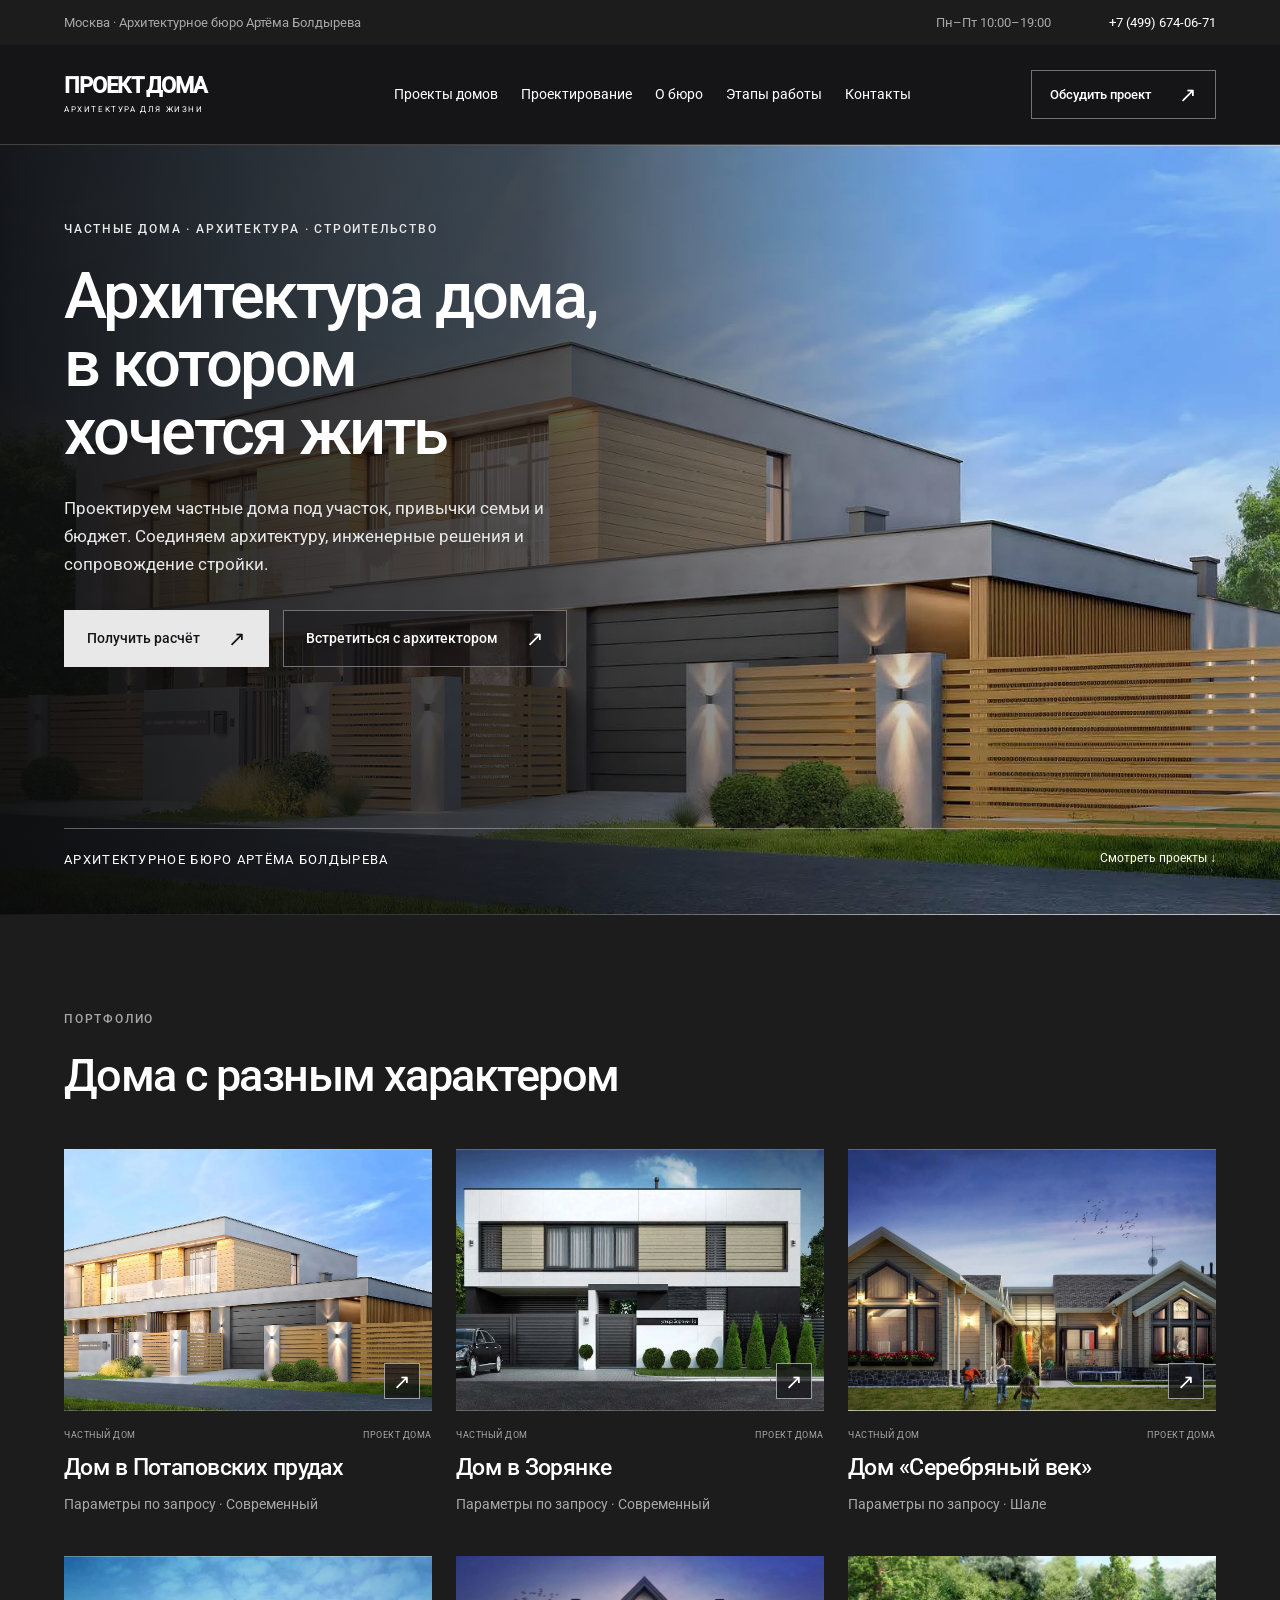
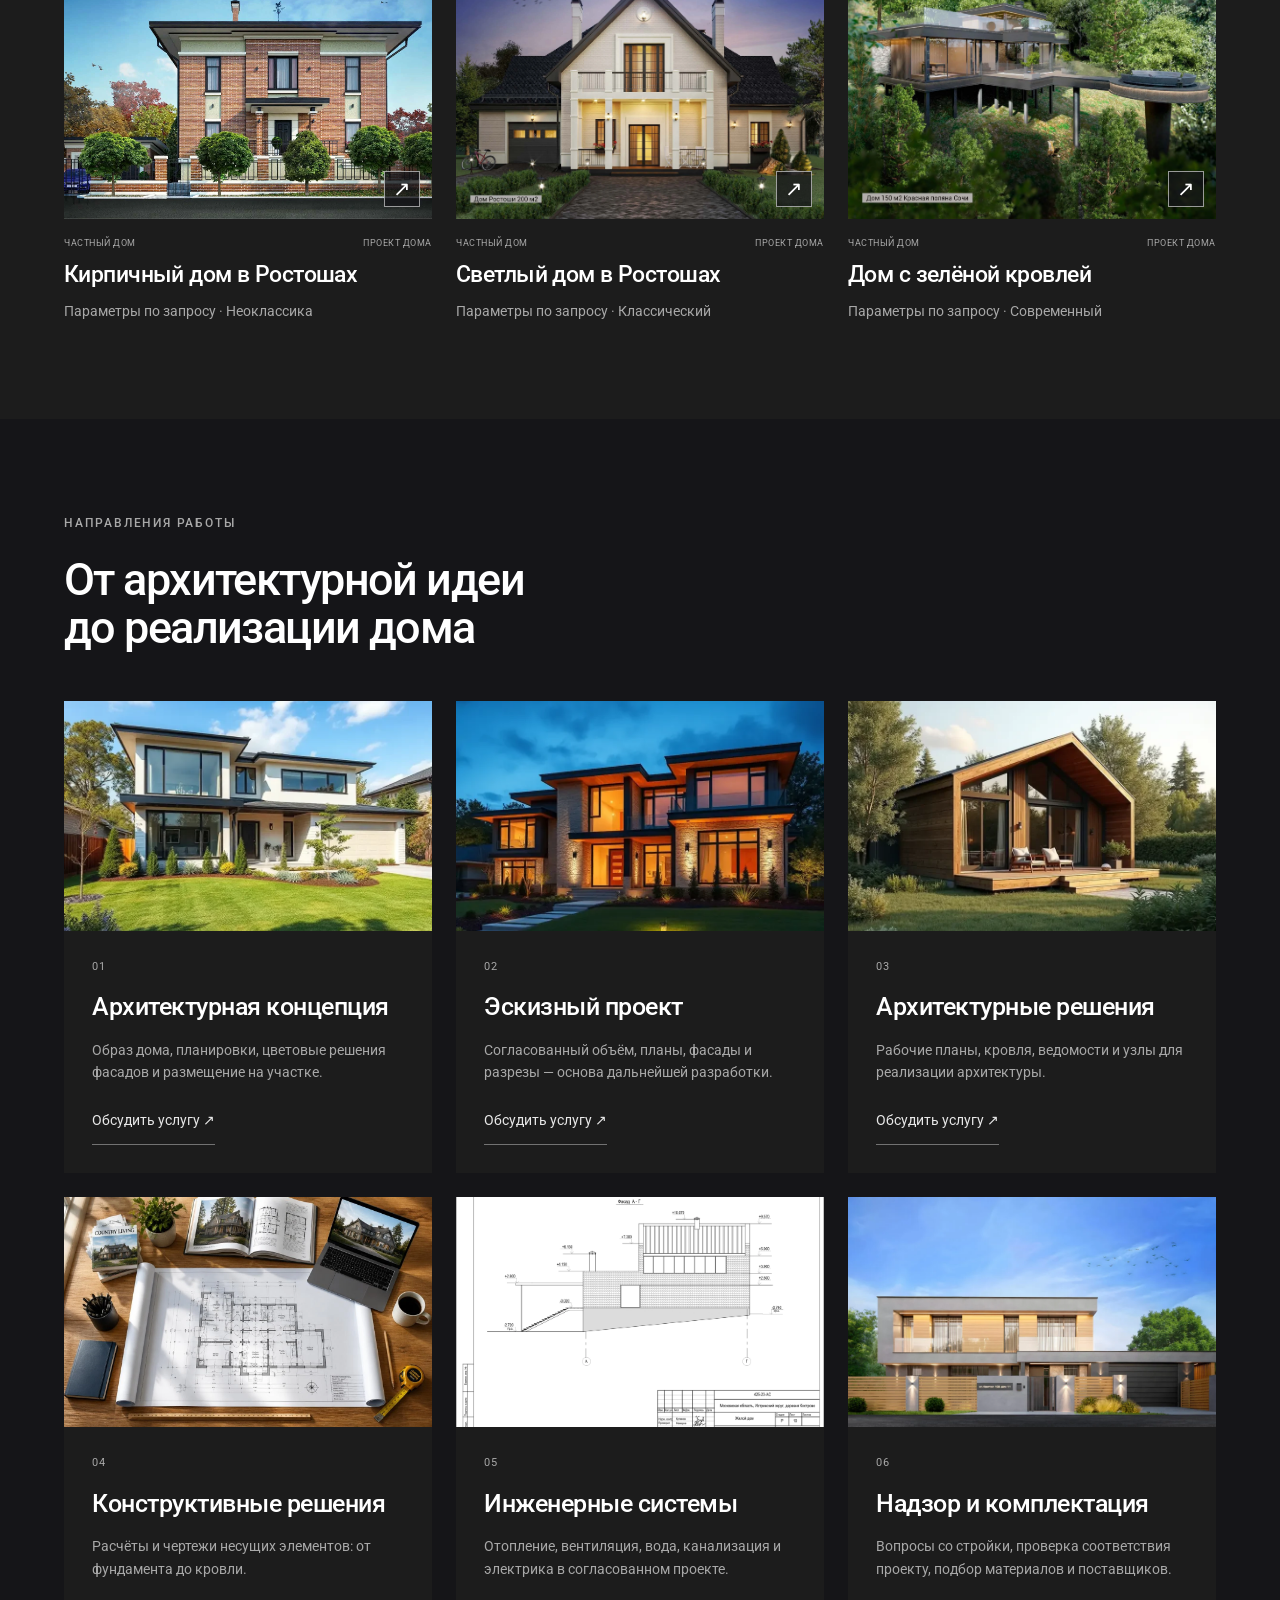
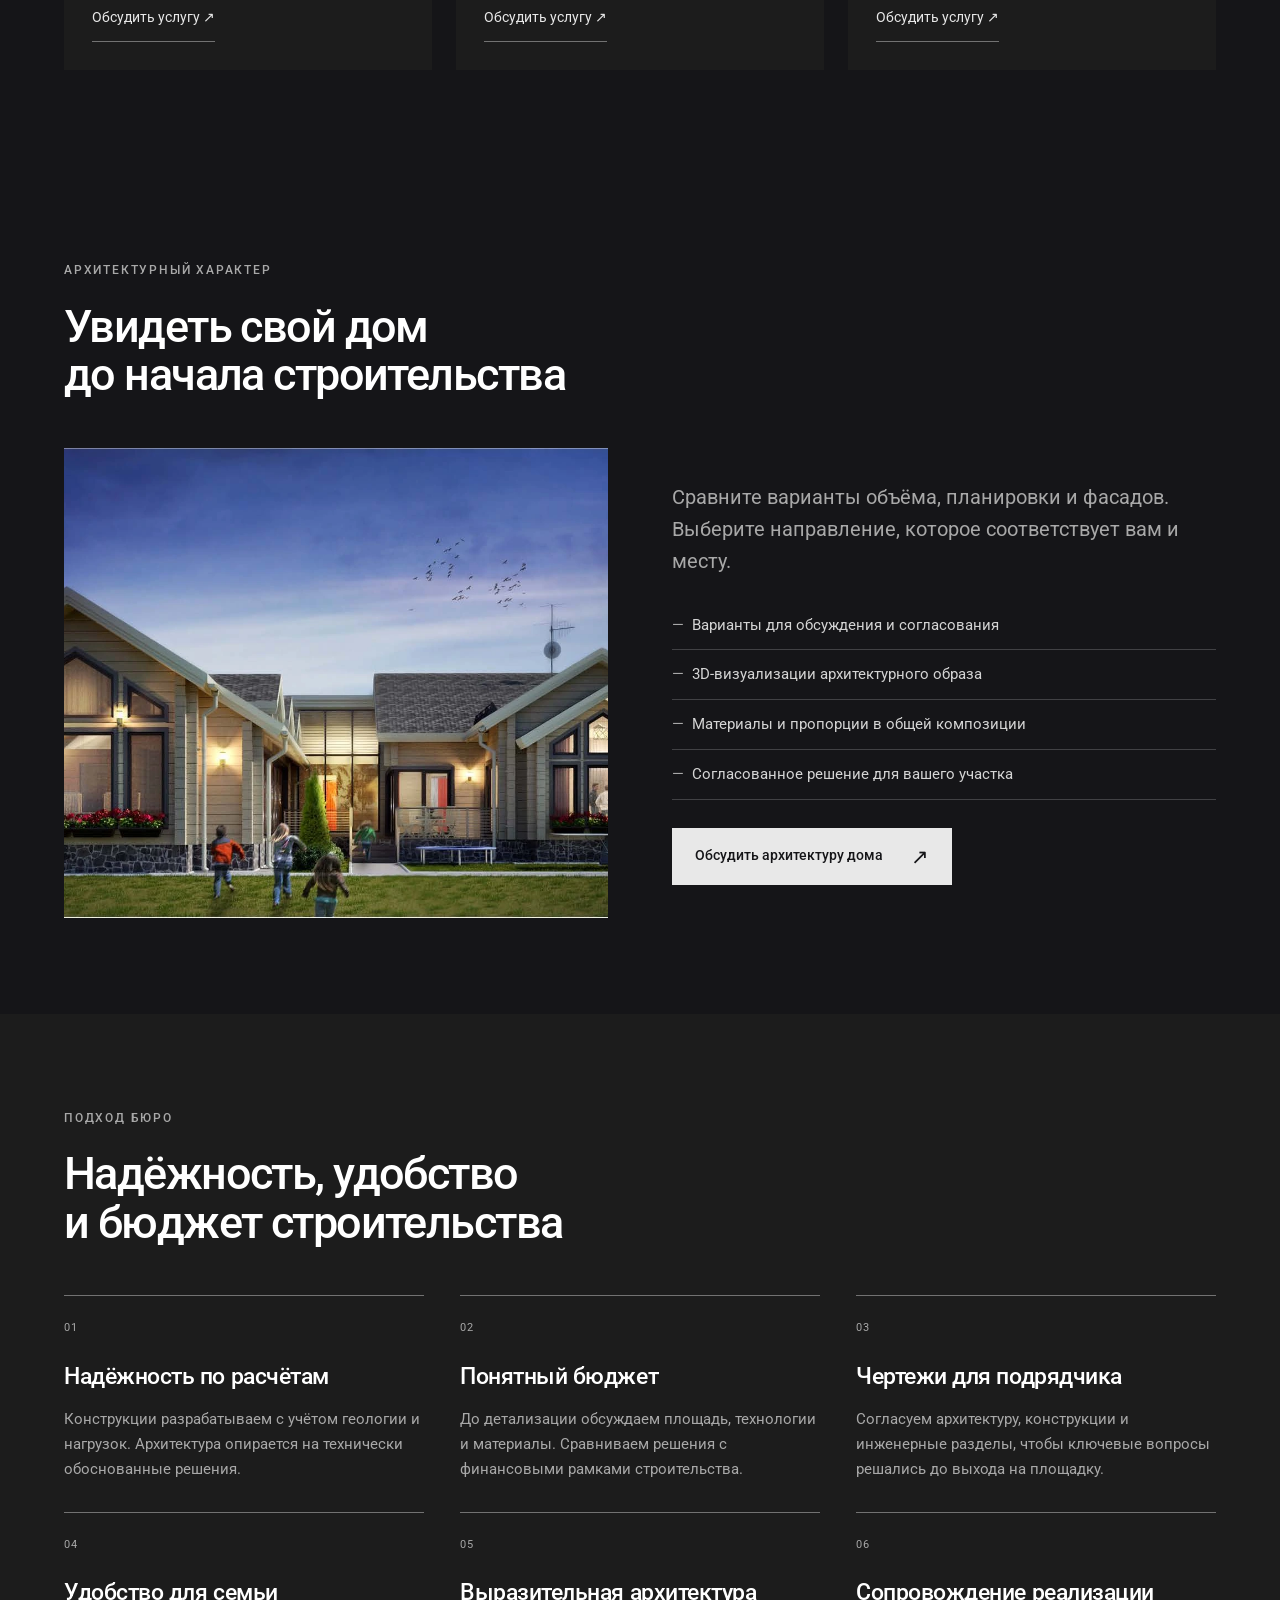
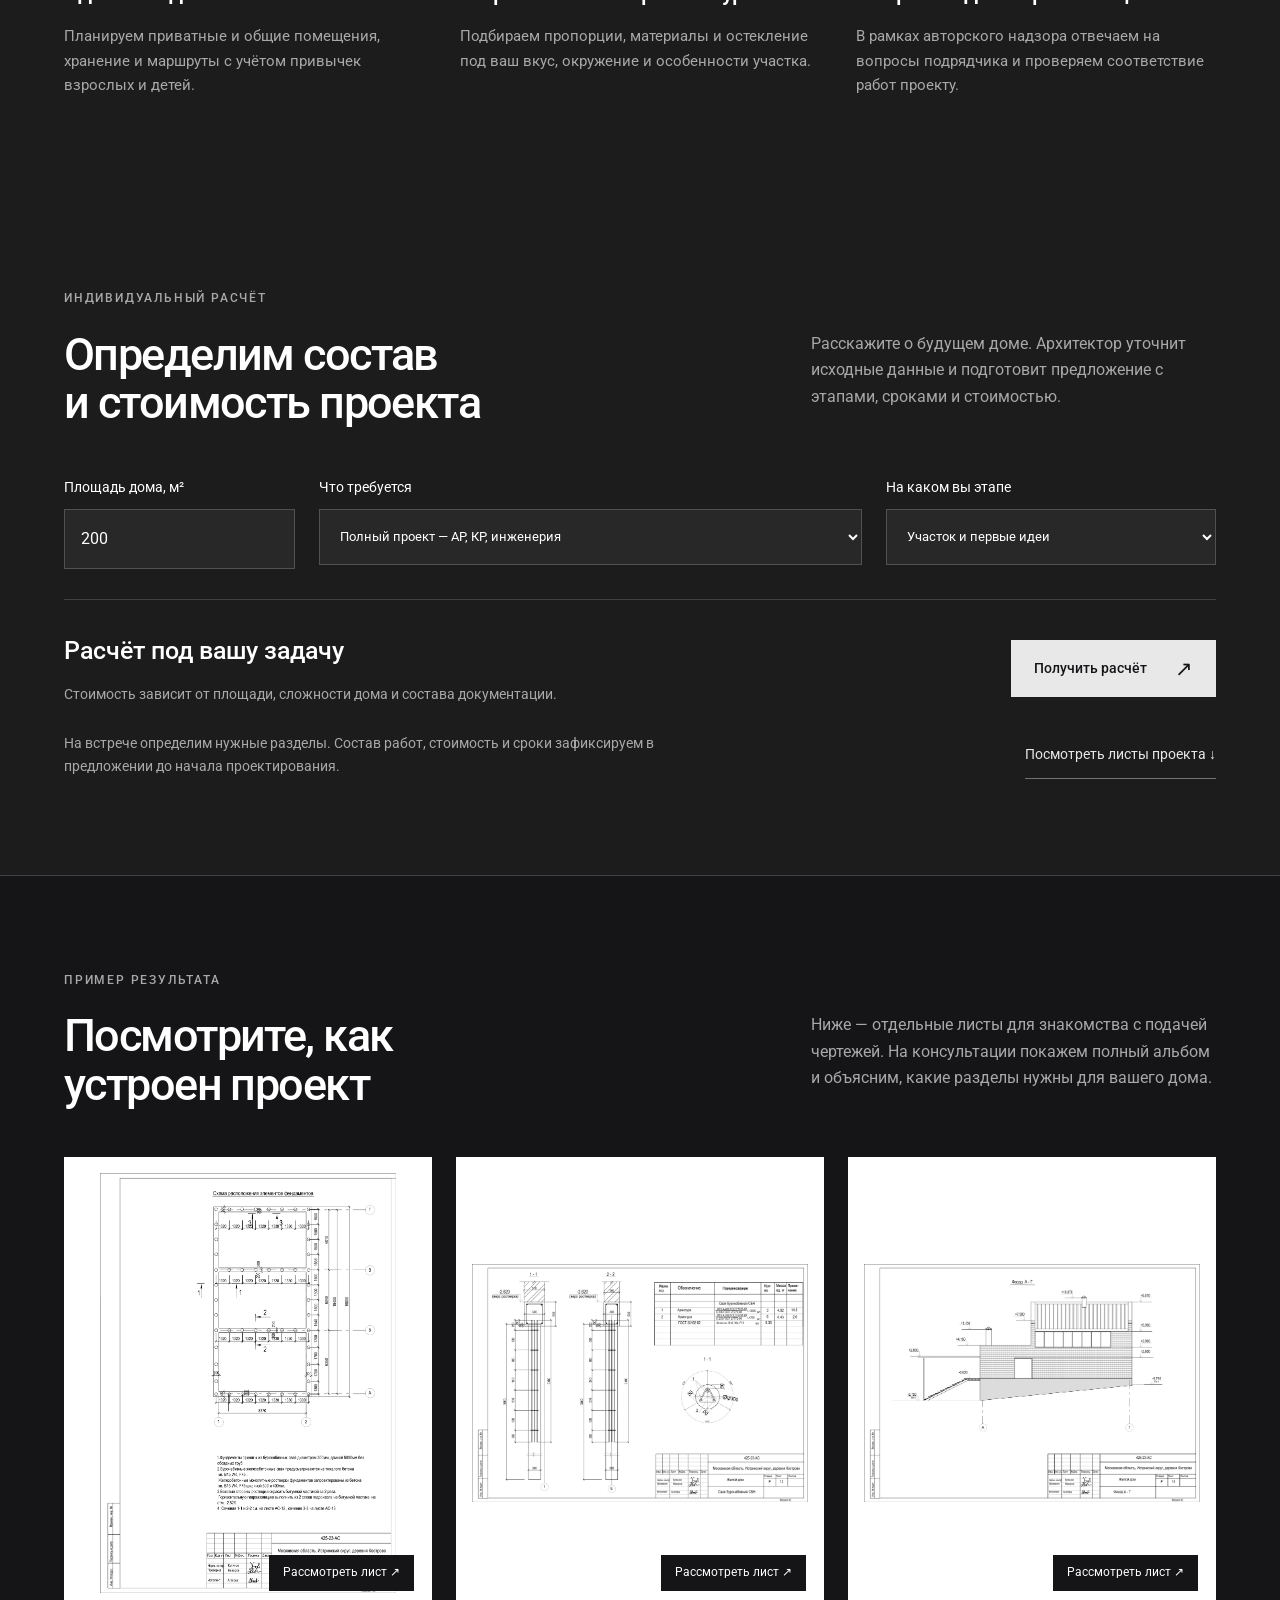
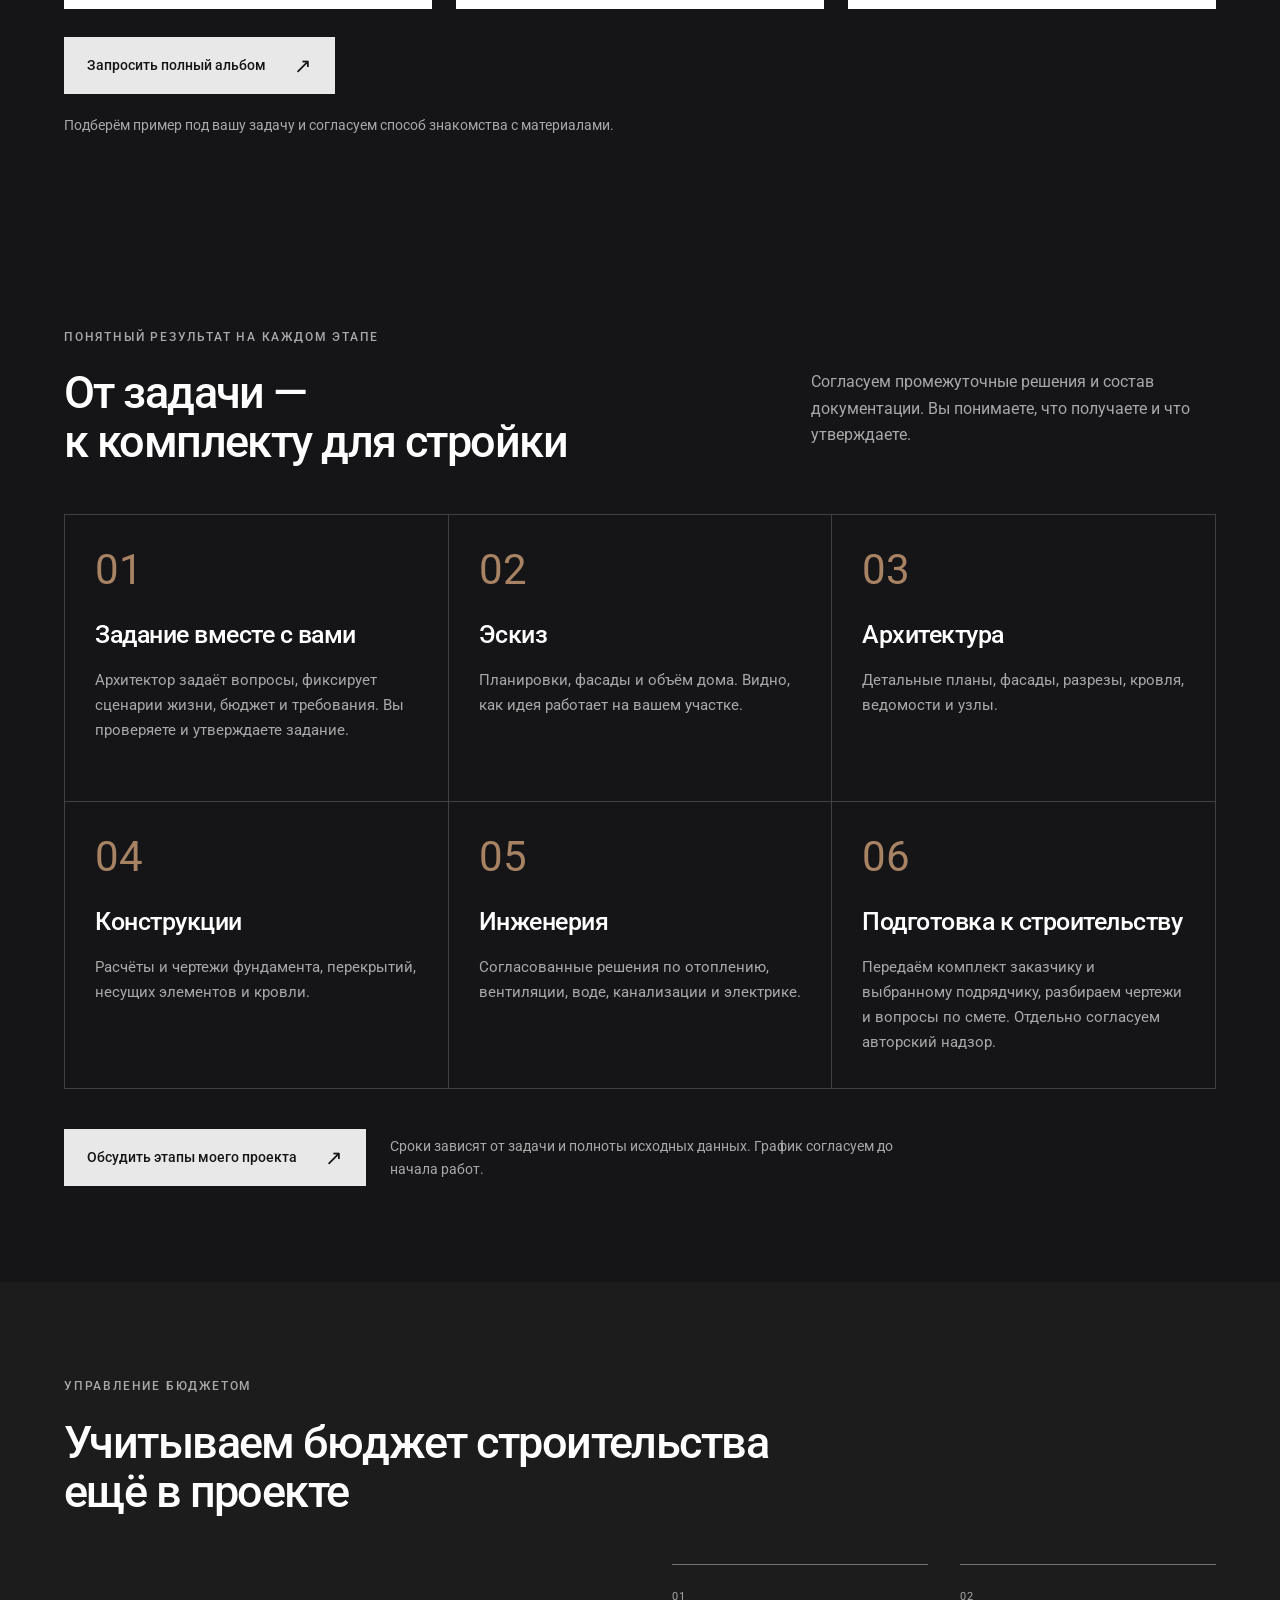
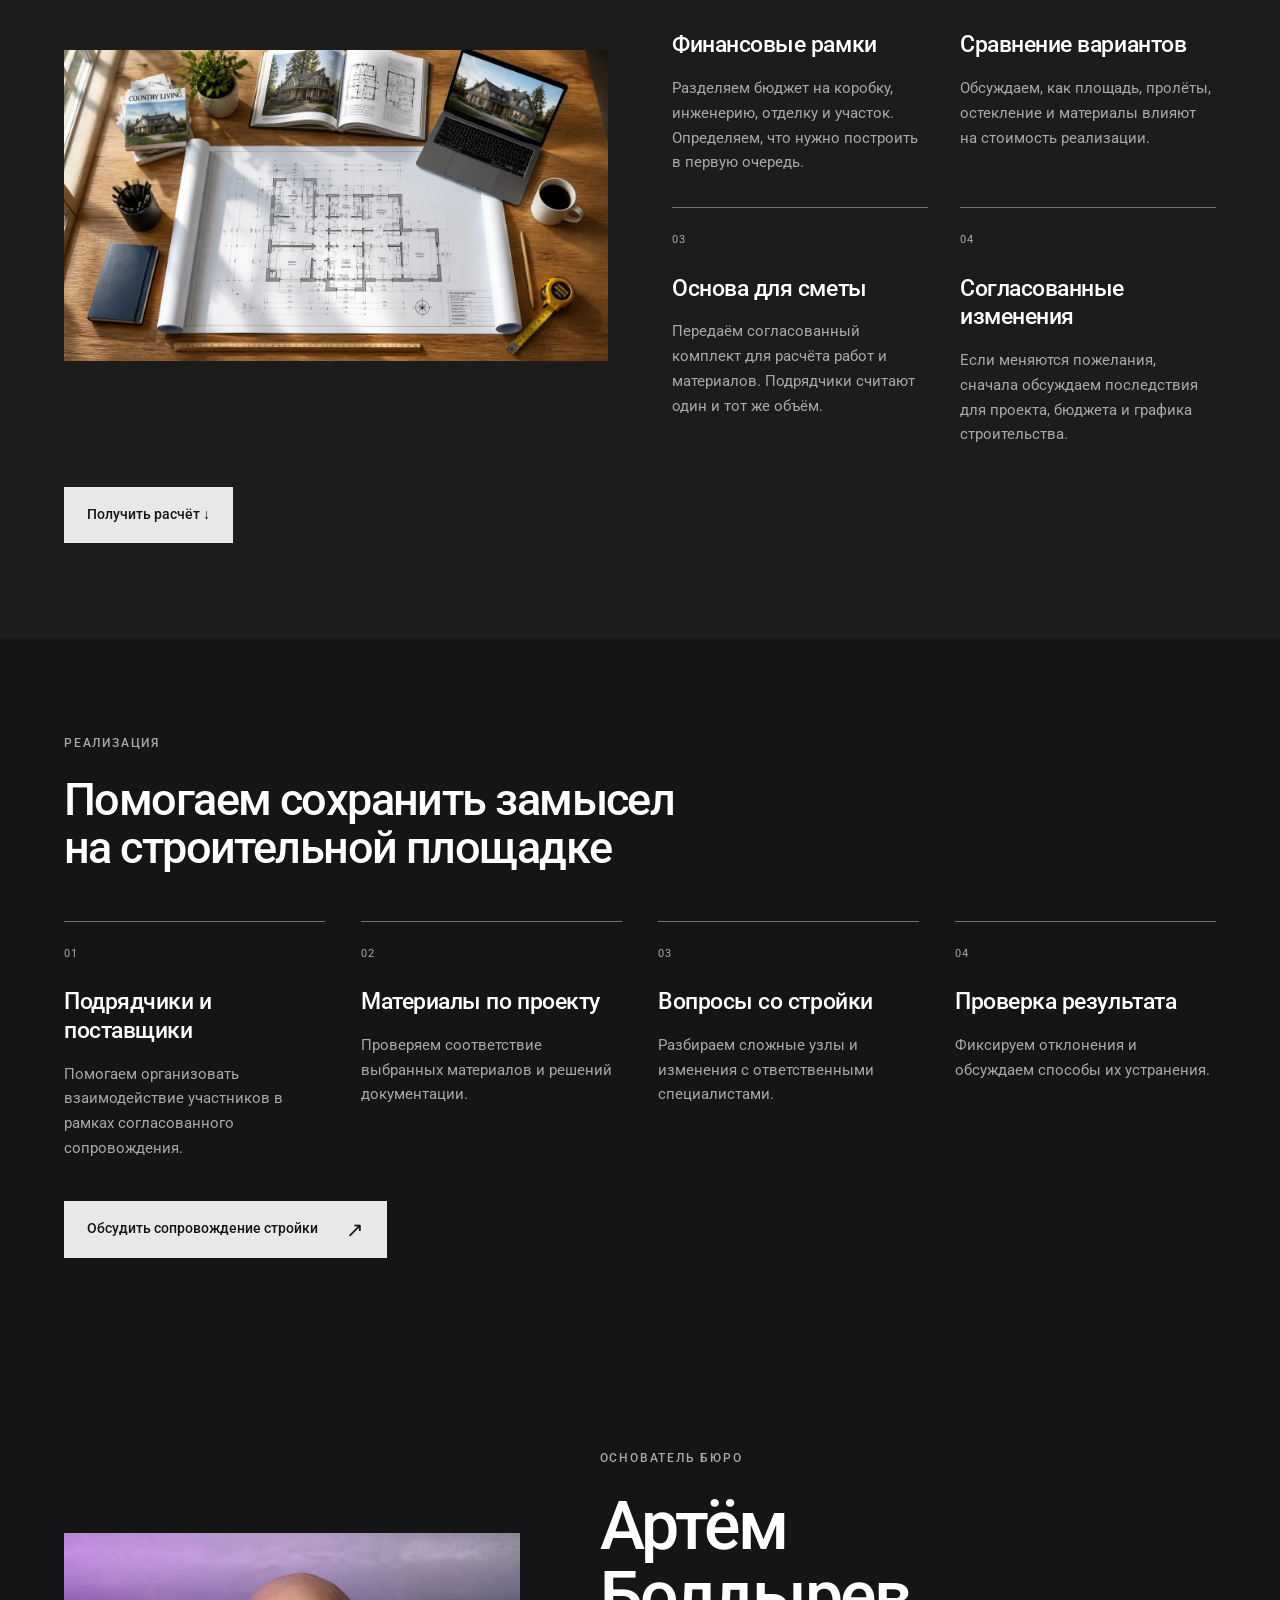
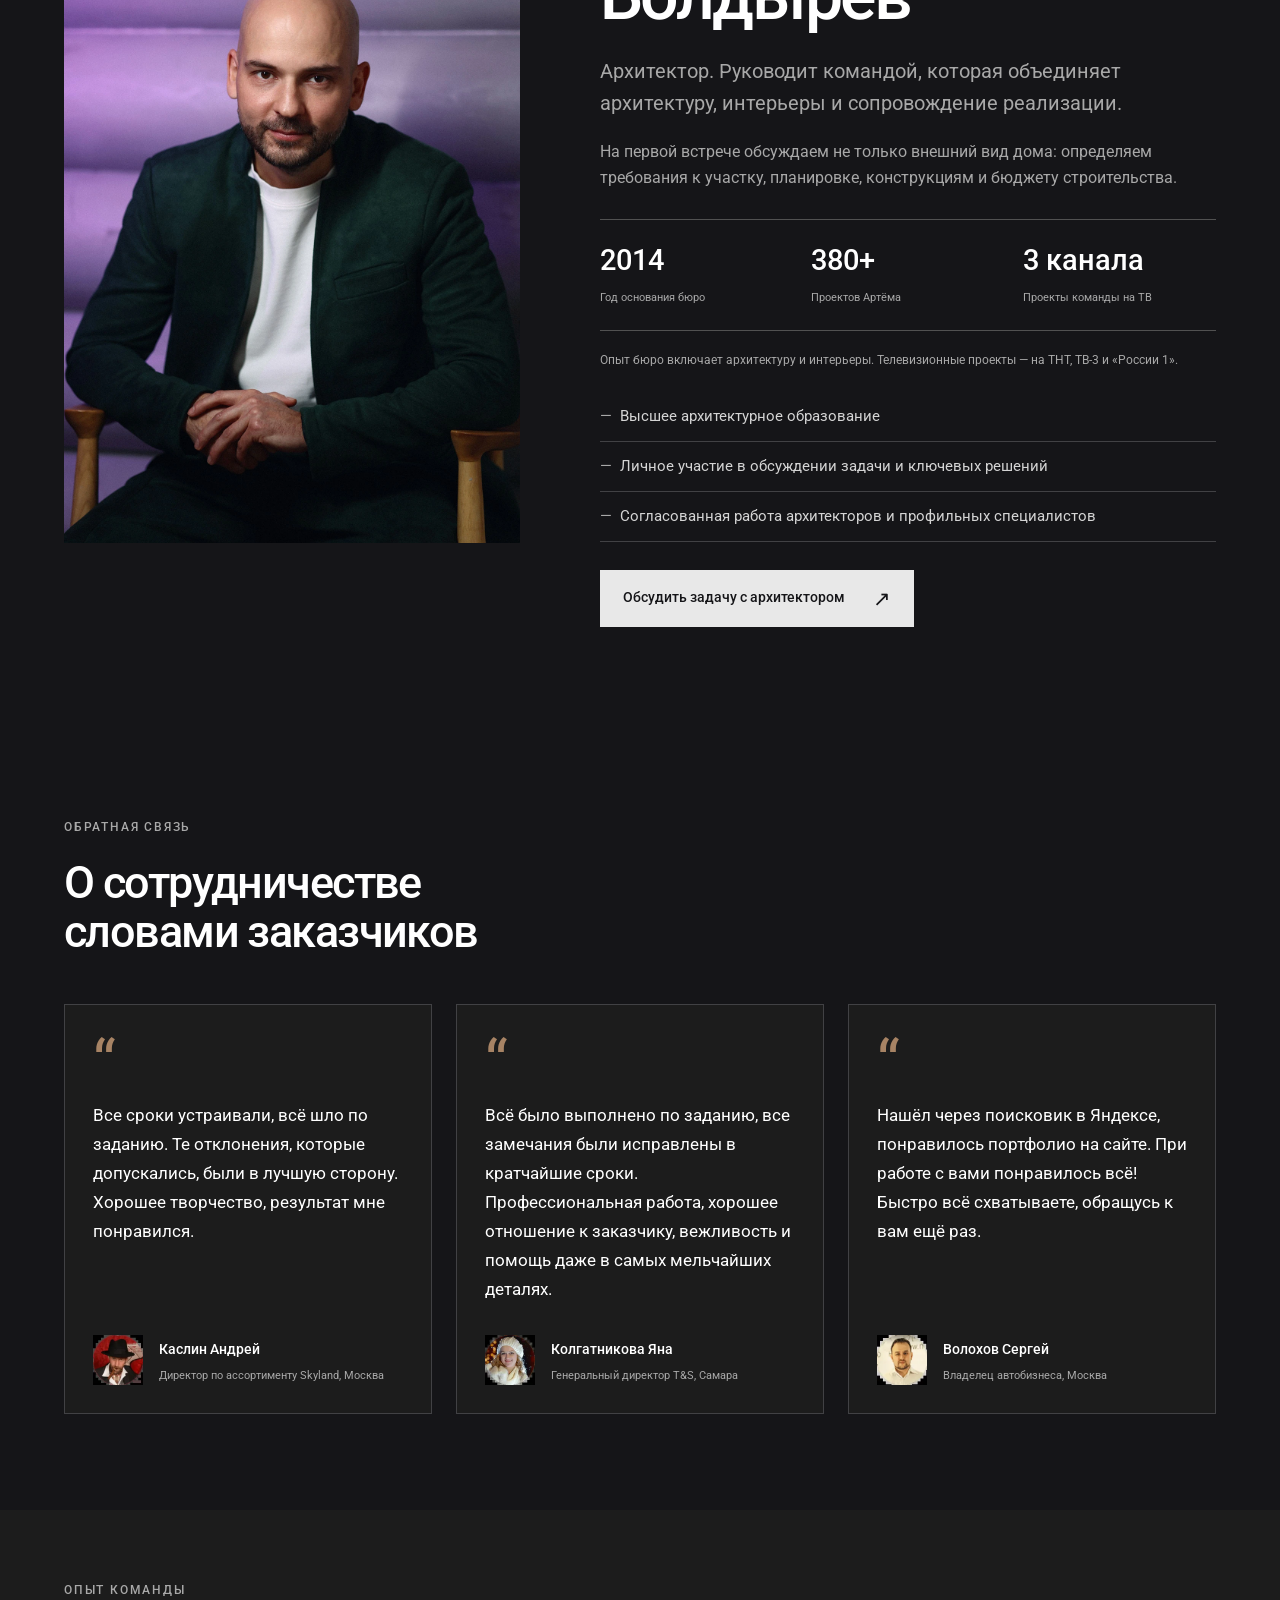
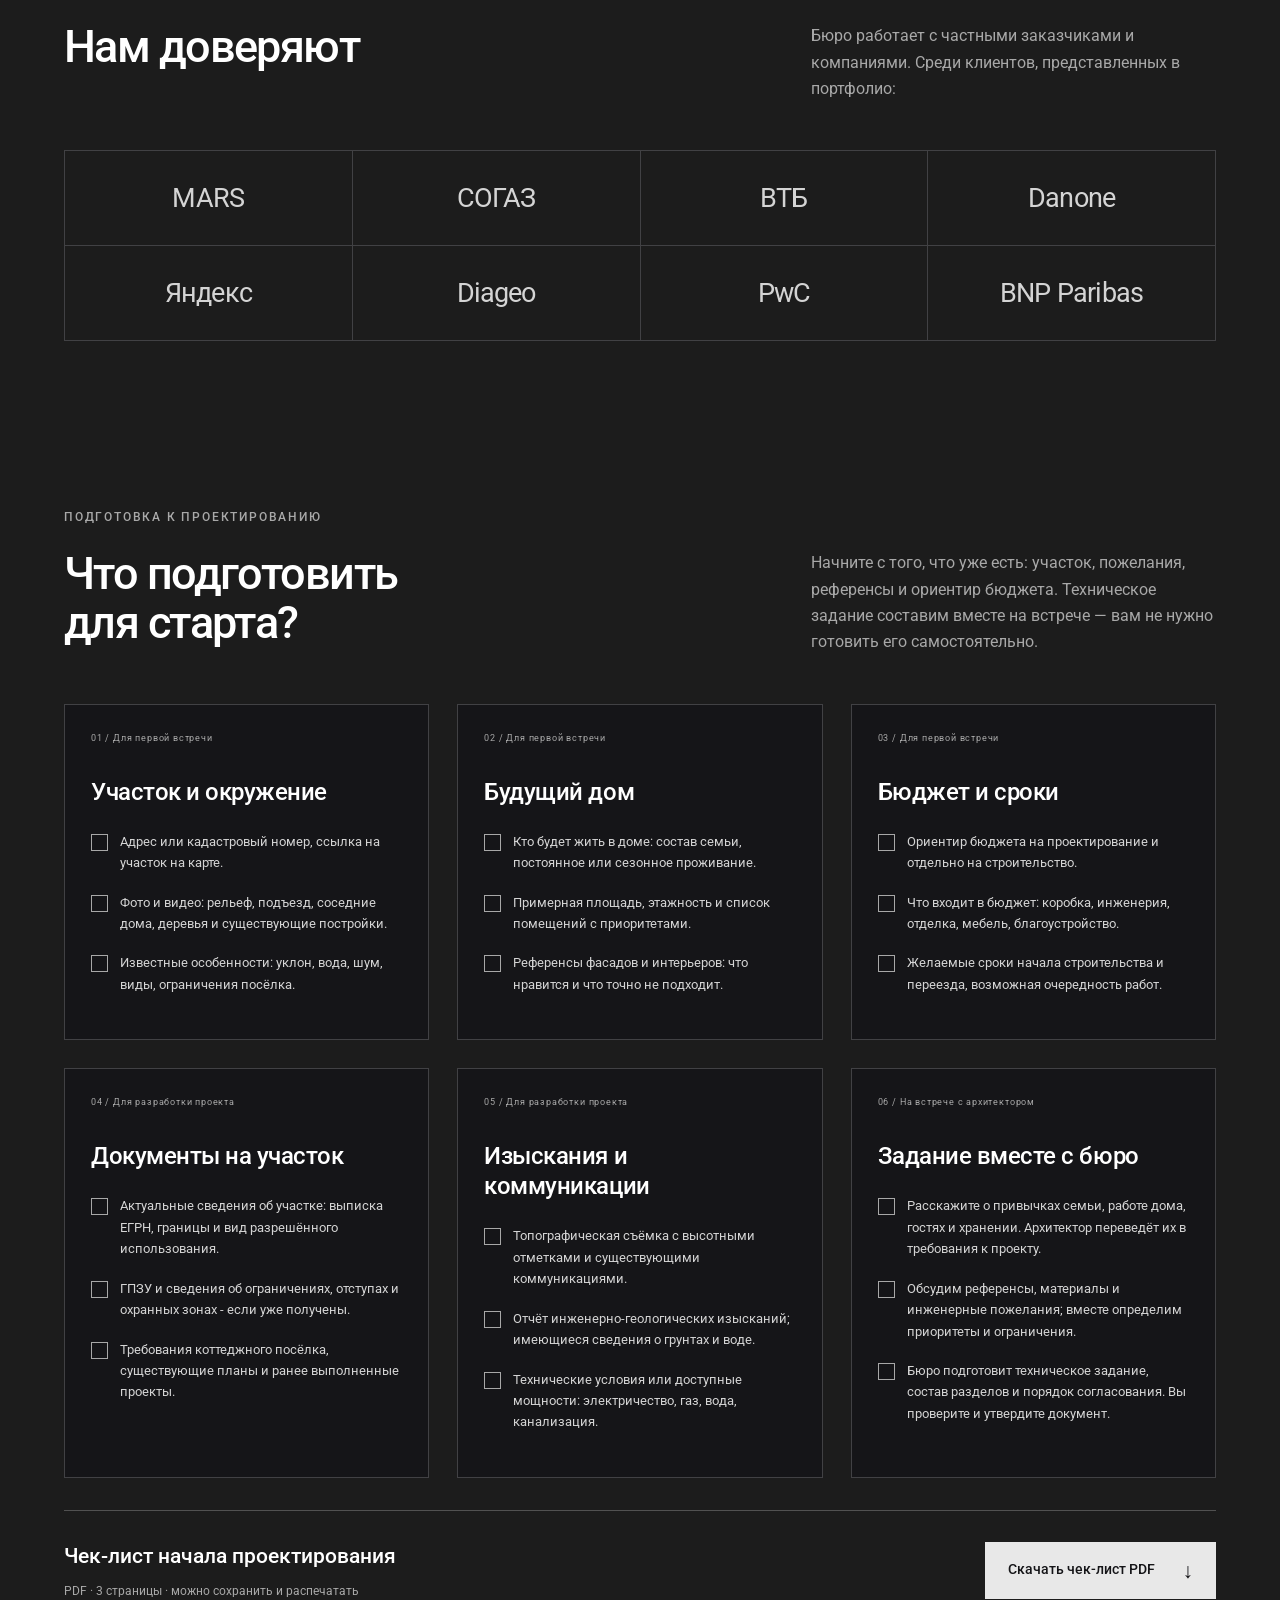
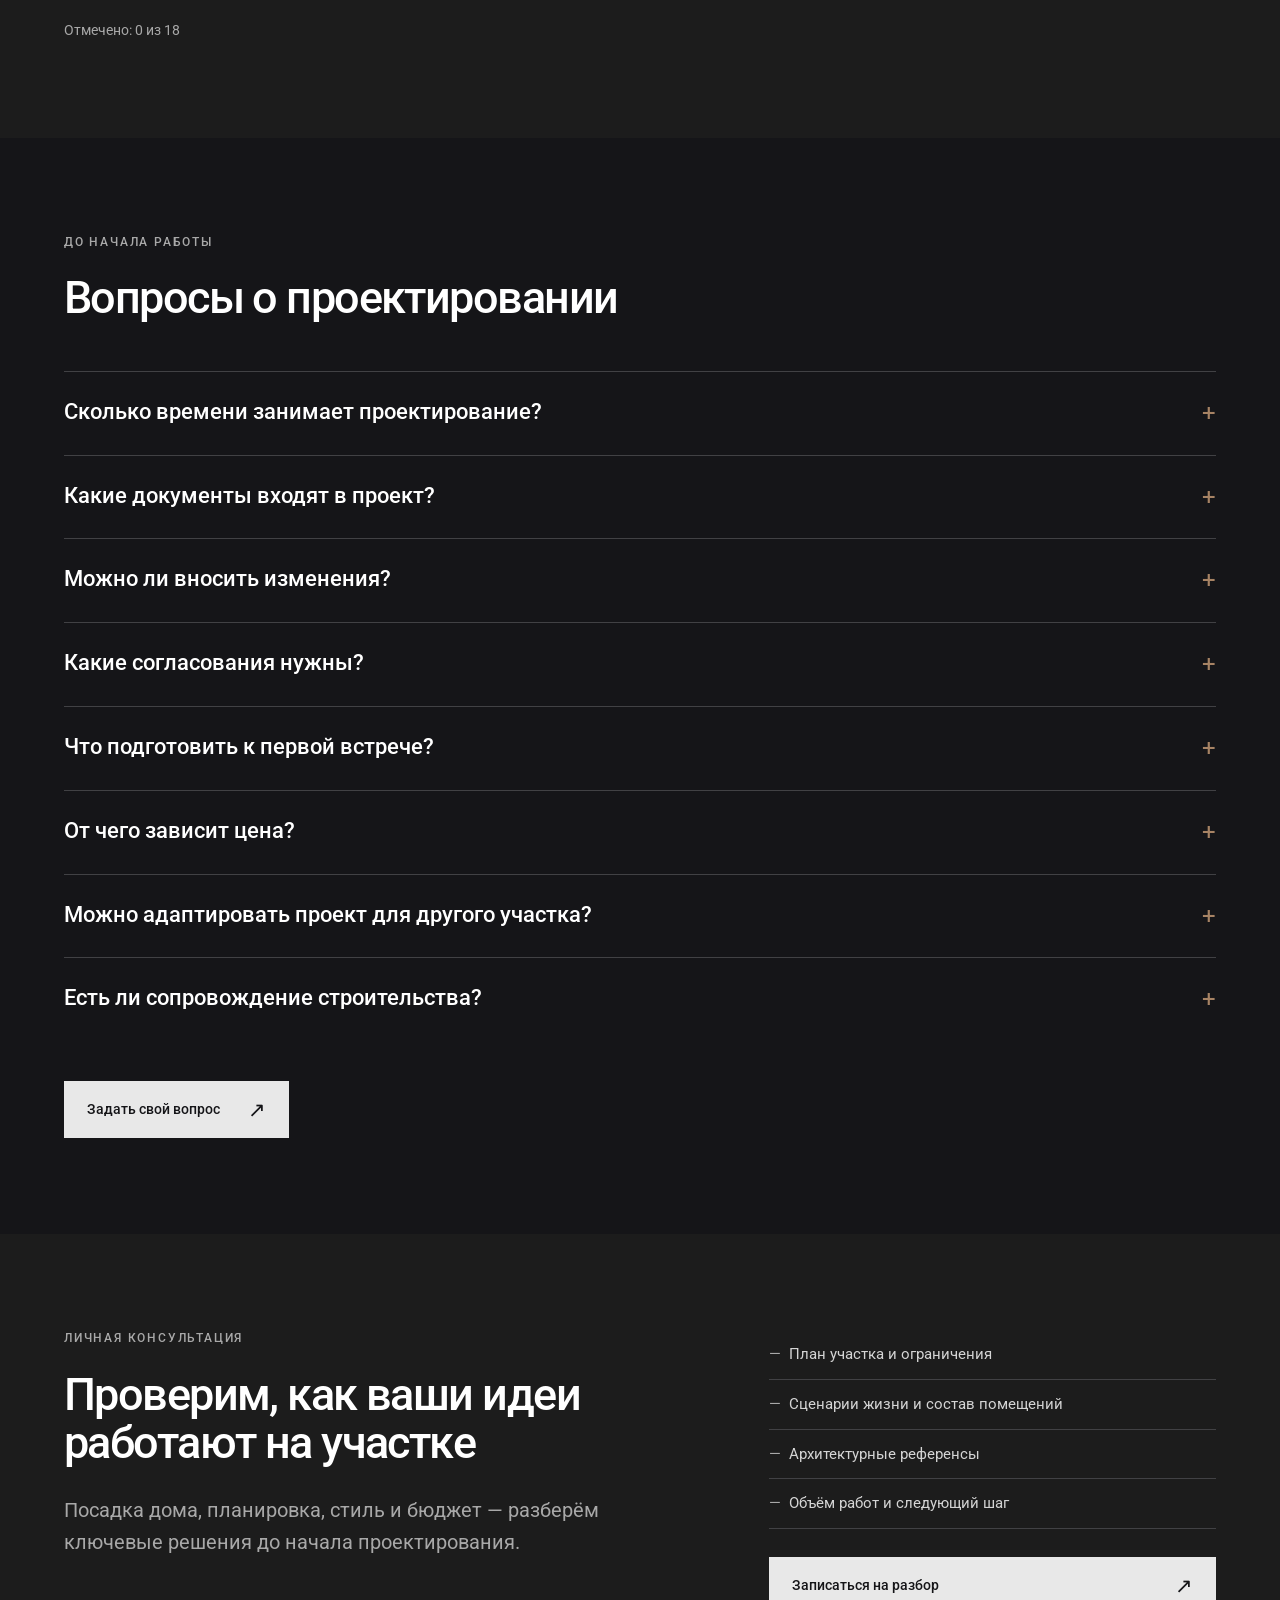
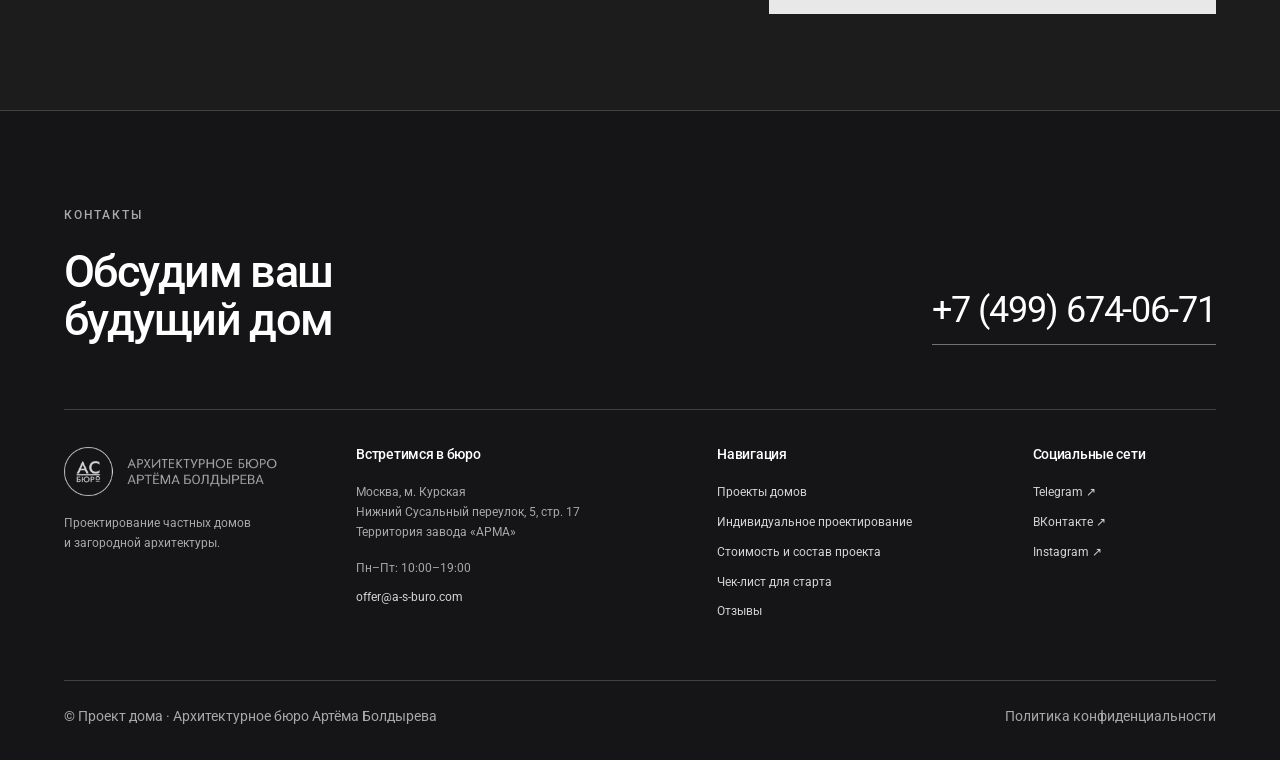
==== commit 16256fdb: "Adapt landing to new Project Doma architecture design" ====
--- a/index.html
+++ b/index.html
@@ -1,12 +1,45 @@
-<!doctype html><html lang="ru"><head><meta charset="utf-8"><meta name="viewport" content="width=device-width, initial-scale=1"><title>Проект дома — архитектура для вашей жизни</title><meta name="description" content="Индивидуальное проектирование частных домов. Архитектура, конструктив, инженерные системы и авторский надзор. Бюро Артёма Болдырева."><meta name="robots" content="noindex,follow"><meta name="theme-color" content="#151518"><meta property="og:type" content="website"><meta property="og:locale" content="ru_RU"><meta property="og:title" content="Проект дома — архитектура для вашей жизни"><meta property="og:description" content="Индивидуальное проектирование частных домов. Архитектура, конструктив, инженерные системы и авторский надзор. Бюро Артёма Болдырева."><meta property="og:url" content="https://alexradull9999-sudo.github.io/proekt-doma-landing/"><meta property="og:image" content="https://alexradull9999-sudo.github.io/proekt-doma-landing/assets/potapovskie-1.webp"><link rel="canonical" href="https://alexradull9999-sudo.github.io/proekt-doma-landing/"><link rel="icon" href="assets/favicon.png"><link rel="stylesheet" href="style.css"><link rel="preload" href="assets/roboto.woff2" as="font" type="font/woff2" crossorigin></head><body class="doma"><a class="skip" href="#main">Перейти к содержанию</a><div id="top" class="topbar"><div class="wrap"><span>Москва · Бюро Артёма Болдырева</span><a href="tel:+74996740671">+7 (499) 674-06-71</a></div></div><header class="site-header"><div class="wrap header-inner"><a class="brand" href="#top" aria-label="ПРОЕКТ ДОМА — в начало"><div><strong>ПРОЕКТ ДОМА</strong><span>АРХИТЕКТУРА ДЛЯ ЖИЗНИ</span></div></a><nav class="nav" aria-label="Основная навигация"><a href="#projects">Проекты</a><a href="#services">Проектирование</a><a href="#process">Этапы</a><a href="#checklist">Чек-лист</a></nav><a class="btn" href="#contact" >Обсудить проект<span class="arrow" aria-hidden="true">↗</span></a><button class="menu-toggle" type="button" data-menu-open aria-label="Открыть меню" aria-haspopup="dialog">Меню ☰</button></div></header><main id="main"><section class="hero" aria-labelledby="hero-title"><img class="hero-image" src="assets/potapovskie-1.webp" alt="Дом в Потаповских прудах — архитектурная визуализация, ракурс 1" fetchpriority="high" decoding="async"><div class="wrap"><div class="hero-content"><span class="eyebrow">Индивидуальное проектирование частных домов</span><h1 id="hero-title">Дом начинается<br>с продуманного<br>проекта</h1><p>Создаём архитектуру под ваш участок и образ жизни. Продумываем облик, планировку, конструкции и инженерные системы — до выхода на стройку.</p><div class="actions"><a class="btn" href="#contact" >Обсудить проект<span class="arrow" aria-hidden="true">↗</span></a><a class="btn outline" href="#projects" >Смотреть проекты<span class="arrow" aria-hidden="true">↗</span></a></div></div></div><div class="wrap hero-bottom"><span>ПОТАПОВСКИЕ ПРУДЫ · АРХИТЕКТУРНАЯ ВИЗУАЛИЗАЦИЯ</span><a href="#projects">Знакомство с бюро ↓</a></div></section><div class="wrap proof-strip"><div><span>01</span>Концепция и архитектура</div><div><span>02</span>Конструкции и инженерные системы</div><div><span>03</span>Сопровождение реализации</div></div><section id="projects" class="section "><div class="wrap"><div class="section-heading"><div><span class="eyebrow">Архитектура бюро</span><h2 class="">Разные дома.<br>Один подход к качеству.</h2></div><p>Современная архитектура, классика и загородные дома. Рассмотрите проекты с разных сторон в галереях.</p></div><div class="project-grid"><button class="project-card" type="button" data-project="506" aria-label="Открыть галерею: Дом в Потаповских прудах"><div class="project-cover"><img src="assets/potapovskie-1.webp" alt="Дом в Потаповских прудах — архитектурная визуализация, ракурс 1" loading="lazy" decoding="async" ><span class="arrow" aria-hidden="true">↗</span></div><div class="project-meta"><span>Современный</span><span>Галерея ↗</span></div><h3>Дом в Потаповских прудах</h3><p>Архитектурный проект · визуализации</p></button><button class="project-card" type="button" data-project="236" aria-label="Открыть галерею: Дом в Зорянке"><div class="project-cover"><img src="assets/zoryanka-1.webp" alt="Дом в Зорянке — архитектурная визуализация, ракурс 1" loading="lazy" decoding="async" ><span class="arrow" aria-hidden="true">↗</span></div><div class="project-meta"><span>Современный</span><span>Галерея ↗</span></div><h3>Дом в Зорянке</h3><p>Архитектурный проект · визуализации</p></button><button class="project-card" type="button" data-project="serebryany" aria-label="Открыть галерею: Дом «Серебряный век»"><div class="project-cover"><img src="assets/serebryany-1.webp" alt="Дом «Серебряный век» — архитектурная визуализация, ракурс 1" loading="lazy" decoding="async" ><span class="arrow" aria-hidden="true">↗</span></div><div class="project-meta"><span>Шале</span><span>Галерея ↗</span></div><h3>Дом «Серебряный век»</h3><p>Архитектурный проект · визуализации</p></button><button class="project-card" type="button" data-project="215" aria-label="Открыть галерею: Кирпичный дом в Ростошах"><div class="project-cover"><img src="assets/rostoshi-brick-1.webp" alt="Кирпичный дом в Ростошах — архитектурная визуализация, ракурс 1" loading="lazy" decoding="async" ><span class="arrow" aria-hidden="true">↗</span></div><div class="project-meta"><span>Неоклассика</span><span>Галерея ↗</span></div><h3>Кирпичный дом в Ростошах</h3><p>Архитектурный проект · визуализации</p></button><button class="project-card" type="button" data-project="rostoshi-white" aria-label="Открыть галерею: Светлый дом в Ростошах"><div class="project-cover"><img src="assets/rostoshi-white-1.webp" alt="Светлый дом в Ростошах — архитектурная визуализация, ракурс 1" loading="lazy" decoding="async" ><span class="arrow" aria-hidden="true">↗</span></div><div class="project-meta"><span>Классический</span><span>Галерея ↗</span></div><h3>Светлый дом в Ростошах</h3><p>Архитектурный проект · визуализации</p></button><button class="project-card" type="button" data-project="forest-roof" aria-label="Открыть галерею: Дом с зелёной кровлей"><div class="project-cover"><img src="assets/forest-roof-1.webp" alt="Дом с зелёной кровлей — архитектурная визуализация, ракурс 1" loading="lazy" decoding="async" ><span class="arrow" aria-hidden="true">↗</span></div><div class="project-meta"><span>Современный</span><span>Галерея ↗</span></div><h3>Дом с зелёной кровлей</h3><p>Архитектурный проект · визуализации</p></button></div></div></section>
-<section id="approach" class="section panel"><div class="wrap"><div class="section-heading"><div><span class="eyebrow">На что опирается проект</span><h2 class="">Красивый дом должен<br>быть продуманным</h2></div><p>Учитываем особенности участка, задачи вашей семьи и ориентиры бюджета с начала работы.</p></div><div class="feature-grid"><article class="feature"><span class="number">01</span><h3>Участок и окружение</h3><p>Расположение дома, подъезд, стороны света и соседние объекты влияют на планировку и архитектуру.</p></article><article class="feature"><span class="number">02</span><h3>Решения для стройки</h3><p>Связываем архитектуру, конструктив и инженерные системы. Прорабатываем узлы и фиксируем решения в чертежах.</p></article><article class="feature"><span class="number">03</span><h3>Ваша повседневная жизнь</h3><p>Продумываем приватные и общие зоны, связь с садом, хранение и удобные маршруты по дому.</p></article></div></div></section>
-<section id="services" class="section "><div class="wrap"><div class="section-heading"><div><span class="eyebrow">Состав проектирования</span><h2 class="">От первого эскиза<br>до рабочих решений</h2></div><p>Определяем необходимые разделы под ваш дом. Состав и результаты каждого этапа фиксируем до начала работ.</p></div><div class="service-list"><article class="service-row"><span class="number">01</span><h3>Концепция и посадка дома</h3><p>Изучаем исходные данные. Определяем расположение дома на участке, общий образ и основные сценарии жизни.</p></article><article class="service-row"><span class="number">02</span><h3>Эскизный проект</h3><p>Разрабатываем планировки, объём и фасады. Согласуем архитектурное направление и визуализации.</p></article><article class="service-row"><span class="number">03</span><h3>Архитектурные решения</h3><p>Подготавливаем планы, фасады, разрезы и необходимые узлы. Детализируем выбранную архитектуру.</p></article><article class="service-row"><span class="number">04</span><h3>Конструктивные решения</h3><p>Прорабатываем несущие конструкции с учётом архитектуры и инженерных изысканий.</p></article><article class="service-row"><span class="number">05</span><h3>Инженерные системы</h3><p>Проектируем согласованный состав систем: отопление, вентиляцию, водоснабжение, электрику и другие необходимые разделы.</p></article><article class="service-row"><span class="number">06</span><h3>Авторский надзор</h3><p>Сопровождаем строительство в согласованном объёме. Помогаем разбирать вопросы по проекту и проверять соответствие решениям.</p></article></div></div></section>
-<section id="process" class="section panel"><div class="wrap"><div class="section-heading"><div><span class="eyebrow">Путь к строительству</span><h2 class="">Понятная работа<br>на каждом этапе</h2></div><p>Сначала согласуем задачу и архитектуру, затем детально прорабатываем решения для реализации.</p></div><div class="process-grid"><article class="process-step"><span class="number">01</span><h3>Знакомство</h3><p>Обсуждаем участок, будущий дом, бюджет и желаемые сроки. Определяем следующий шаг.</p></article><article class="process-step"><span class="number">02</span><h3>Исходные данные</h3><p>Вместе составляем задание. Проверяем документы на участок и определяем необходимые изыскания.</p></article><article class="process-step"><span class="number">03</span><h3>Концепция</h3><p>Показываем расположение дома, планировки и архитектурный образ. Согласуем выбранное решение.</p></article><article class="process-step"><span class="number">04</span><h3>Проектирование</h3><p>Разрабатываем согласованные архитектурные, конструктивные и инженерные разделы.</p></article><article class="process-step"><span class="number">05</span><h3>Передача проекта</h3><p>Передаём согласованный комплект документации. Обсуждаем его с заказчиком и подрядчиком.</p></article><article class="process-step"><span class="number">06</span><h3>Сопровождение</h3><p>По отдельному соглашению участвуем в реализации и разбираем возникающие вопросы по проекту.</p></article></div></div></section>
-<section id="in-detail" class="section "><div class="wrap"><div class="section-heading"><div><span class="eyebrow">Проект в деталях</span><h2 class="">Дом в Потаповских прудах</h2></div><p>Светлые фасады, тёплые фактуры и крупное остекление. Четыре ракурса показывают, как раскрывается архитектура со стороны въезда и сада.</p></div><div class="case-strip"><button type="button" data-project="506" data-start="0" aria-label="Потаповские пруды, открыть ракурс 1"><img src="assets/potapovskie-1.webp" alt="Дом в Потаповских прудах — архитектурная визуализация, ракурс 1" loading="lazy" decoding="async" ></button><button type="button" data-project="506" data-start="1" aria-label="Потаповские пруды, открыть ракурс 2"><img src="assets/potapovskie-2.webp" alt="Дом в Потаповских прудах — архитектурная визуализация, ракурс 2" loading="lazy" decoding="async" ></button><button type="button" data-project="506" data-start="2" aria-label="Потаповские пруды, открыть ракурс 3"><img src="assets/potapovskie-3.webp" alt="Дом в Потаповских прудах — архитектурная визуализация, ракурс 3" loading="lazy" decoding="async" ></button><button type="button" data-project="506" data-start="3" aria-label="Потаповские пруды, открыть ракурс 4"><img src="assets/potapovskie-4.webp" alt="Дом в Потаповских прудах — архитектурная визуализация, ракурс 4" loading="lazy" decoding="async" ></button></div><p class="quiet">Визуализации из авторского портфолио бюро.</p></div></section>
-<section id="checklist" class="section panel"><div class="wrap"><div class="checklist"><div><span class="eyebrow">Подготовка к первой встрече</span><h2>Что нужно<br>для старта проекта</h2><p>Собрали исходные данные в один чек-лист. Он поможет понять, что уже есть и что предстоит подготовить вместе с архитектором.</p><div class="actions"><a class="btn" href="downloads/Project-Doma-Start-Checklist.pdf" download="Проект-дома — чек-лист для старта.pdf">Скачать чек-лист PDF<span class="arrow" aria-hidden="true">↗</span></a></div><span class="download-note">PDF · 3 страницы · без регистрации</span></div><div class="checklist-preview"><h3>Проверьте перед встречей</h3><ul><li>Участок и его окружение</li><li>Пожелания к будущему дому</li><li>Ориентиры бюджета и сроков</li><li>Документы на участок</li><li>Изыскания и инженерные сети</li><li>Задание — вместе с бюро</li></ul></div></div></div></section>
-<section id="about" class="section founder"><div class="wrap"><div class="split"><div><span class="eyebrow">Личное знакомство</span><h2 class="">Артём<br>Болдырев</h2><p class="lead">Архитектор и основатель бюро. Начинает работу с участка и задач семьи, чтобы архитектура, планировка и технические решения складывались в один проект.</p><p>Высшее архитектурное образование. Участник телевизионных проектов на ТНТ, ТВ-3 и «Россия 1».</p><div class="founder-facts"><div><strong>10+</strong><span>лет практики</span></div><div><strong>300+</strong><span>клиентов бюро</span></div><div><strong>Москва</strong><span>встреча в офисе или онлайн</span></div></div><div class="actions"><a class="btn" href="#contact" >Познакомиться и обсудить задачу<span class="arrow" aria-hidden="true">↗</span></a></div></div><img src="assets/artem.webp" alt="Артём Болдырев, архитектор и основатель бюро" loading="lazy" decoding="async" class="portrait" width="1000" height="1500"></div></div></section>
-<section id="questions" class="section panel"><div class="wrap"><div class="faq-grid"><div><span class="eyebrow">Вопросы о проектировании</span><h2>Перед началом<br>работы</h2></div><div class="faq"><details><summary>Можно обратиться до покупки участка?</summary><p>Да. Обсудим пожелания к дому и данные об участке, который вы рассматриваете. Уточним, какой информации не хватает для оценки возможности размещения дома.</p></details><details><summary>Нужно ли заранее писать техническое задание?</summary><p>Нет. Задание формируем вместе с вами. До встречи полезно собрать пожелания, примеры архитектуры и доступные документы — для этого есть чек-лист выше.</p></details><details><summary>Сколько стоит проект и сколько времени он занимает?</summary><p>Стоимость и сроки зависят от сложности дома, состава разделов и готовности исходных данных. Подготовим предложение после обсуждения вашей задачи.</p></details><details><summary>Можно ли передать проект своему строителю?</summary><p>Да. Проектную документацию готовим для реализации. Состав рабочих разделов и взаимодействие с вашим подрядчиком согласуем до начала работ.</p></details><details><summary>Вы сопровождаете строительство?</summary><p>Авторский надзор можно включить в работу по отдельному соглашению. Его состав, формат и периодичность определяем под объект.</p></details></div></div></div></section>
-<section id="contact" class="section contact"><div class="wrap"><div class="contact-head"><div><span class="eyebrow">Следующий шаг</span><h2 class="">Обсудим ваш<br>будущий дом</h2><p>Есть участок или только идея дома? Обсудим ваши задачи, исходные данные и необходимый состав проектирования.</p><span class="quiet">Стоимость и сроки рассчитываем под вашу задачу.</span></div><div class="contact-methods"><a class="contact-phone" href="tel:+74996740671">+7 (499) 674-06-71</a><div class="actions"><a class="btn" href="tel:+74996740671" >Позвонить в бюро<span class="arrow" aria-hidden="true">↗</span></a><a class="btn outline" href="https://t.me/asburo_arch" target="_blank" rel="noopener noreferrer">Открыть Telegram<span class="arrow" aria-hidden="true">↗</span></a></div><div class="contact-address"><span>Будем рады встрече</span>Москва, Нижний Сусальный пер., 5, стр. 17<br>Территория завода «АРМА», м. Курская<br>Пн–Пт · 10:00–19:00 · по предварительной записи</div></div></div></div></section>
-</main><footer class="footer"><div class="wrap"><span>© 2026 Проект дома · Бюро Артёма Болдырева</span><div class="footer-links"><a href="https://xn--80ahculiddjx.com/politika-konfidencialnosti/" target="_blank" rel="noopener noreferrer">Политика конфиденциальности</a><a href="#top">В начало ↑</a></div></div></footer><div class="mobile-contact" aria-label="Быстрая связь"><a href="tel:+74996740671">Позвонить</a><a href="https://t.me/asburo_arch" target="_blank" rel="noopener noreferrer">Telegram ↗</a></div>
-<dialog id="gallery" aria-labelledby="gallery-title"><div class="dialog-top"><h2 id="gallery-title">Галерея проекта</h2><button class="close" type="button" data-close aria-label="Закрыть галерею">×</button></div><img id="gallery-image" class="gallery-image" alt=""><div class="gallery-controls"><button id="gallery-prev" type="button" aria-label="Предыдущий ракурс">←</button><span id="gallery-count" class="gallery-count" aria-live="polite"></span><button id="gallery-next" type="button" aria-label="Следующий ракурс">→</button></div><div id="gallery-thumbs" class="gallery-thumbs" aria-label="Ракурсы проекта"></div><div class="gallery-description"><p id="gallery-description"></p><a class="btn" href="#contact" data-gallery-contact>Обсудить мой проект<span class="arrow" aria-hidden="true">↗</span></a></div></dialog>
-<dialog id="menu" class="menu-drawer" aria-labelledby="menu-title"><div class="dialog-top"><h2 id="menu-title">Проект дома</h2><button class="close" type="button" data-close aria-label="Закрыть меню">×</button></div><nav class="menu-links" aria-label="Мобильная навигация"><a href="#projects" data-menu-link>Проекты</a><a href="#services" data-menu-link>Проектирование</a><a href="#process" data-menu-link>Этапы</a><a href="#checklist" data-menu-link>Чек-лист</a><a class="btn" href="#contact" data-menu-link>Обсудить проект<span class="arrow" aria-hidden="true">↗</span></a></nav></dialog><script src="projects.js" defer></script><script src="script.js" defer></script></body></html>+<!doctype html>
+<html lang="ru"><head><meta charset="utf-8"><meta name="viewport" content="width=device-width,initial-scale=1"><meta name="robots" content="noindex,follow"><meta name="theme-color" content="#151518"><title>Проект дома — архитектура для вашей жизни</title><meta name="description" content="Индивидуальное проектирование загородных домов. Архитектура, конструкции и инженерия под ваш участок, привычки семьи и бюджет. Бюро Артёма Болдырева."><link rel="canonical" href="https://alexradull9999-sudo.github.io/proekt-doma-landing/"><meta property="og:title" content="Проект дома — архитектура для вашей жизни"><meta property="og:description" content="От идеи дома до комплекта чертежей для строительства. Архитектурное бюро Артёма Болдырева."><meta property="og:type" content="website"><meta property="og:url" content="https://alexradull9999-sudo.github.io/proekt-doma-landing/"><meta property="og:image" content="https://alexradull9999-sudo.github.io/proekt-doma-landing/assets/potapovskie-1.webp"><link rel="icon" href="assets/logo.webp"><link rel="preload" href="assets/font-2.ttf" as="font" type="font/ttf" crossorigin><link rel="stylesheet" href="style.css?v=20261110"><link rel="stylesheet" href="architecture.css?v=20261110"><link rel="stylesheet" href="landing.css?v=20261110"></head><body id="top"><a class="skip" href="#main">Перейти к содержанию</a>
+<div class="utility"><span>Москва · Архитектурное бюро Артёма Болдырева</span><span class="office-hours">Пн–Пт 10:00–19:00</span><a href="tel:+74996740671">+7 (499) 674-06-71</a></div><header class="site-header"><a class="brand" href="#top" aria-label="Проект дома — главная"><strong>ПРОЕКТ ДОМА<span>АРХИТЕКТУРА ДЛЯ ЖИЗНИ</span></strong></a><nav aria-label="Основная навигация"><a href="#portfolio" >Проекты домов</a><a href="#services" >Проектирование</a><a href="#about" >О бюро</a><a href="#complete-project" >Этапы работы</a><a href="#contacts" >Контакты</a></nav><button class="btn outline" data-action="form" data-context="">Обсудить проект<span class="arrow" aria-hidden="true">↗︎</span></button><button class="mobile-menu" data-action="menu" aria-label="Открыть меню">Меню ☰</button></header>
+<main id="main"><section class="section architectural-hero" id="hero" data-block="hero"><div class="hero-photo"><img src="assets/potapovskie-1.webp" alt="Загородный дом из портфолио бюро" ></div><div class="hero-shade"></div><div class="hero-content"><span class="label">Частные дома · Архитектура · Строительство</span><h1>Архитектура дома,<br>в котором<br>хочется жить</h1><p>Проектируем частные дома под участок, привычки семьи и бюджет. Соединяем архитектуру, инженерные решения и сопровождение стройки.</p><div class="hero-actions"><a class="btn" href="#estimate">Получить расчёт<span class="arrow" aria-hidden="true">↗︎</span></a><button class="btn outline" data-action="form" data-context="">Встретиться с архитектором<span class="arrow" aria-hidden="true">↗︎</span></button></div></div><div class="hero-bottom"><span>АРХИТЕКТУРНОЕ БЮРО АРТЁМА БОЛДЫРЕВА</span><a href="#portfolio">Смотреть проекты ↓</a></div></section>
+<section class="section panel" id="portfolio" data-block="portfolio"><span class="label">Портфолио</span><div class="section-head"><h2>Дома с разным характером</h2></div><div class="project-grid"><a class="project-card" href="#portfolio" data-project="506" aria-haspopup="dialog" aria-controls="gallery"><div class="image-wrap"><img src="assets/potapovskie-1.webp" alt="Дом в Потаповских прудах" ><span class="round"><span class="arrow" aria-hidden="true">↗︎</span></span></div><div class="project-meta"><span>Частный дом</span><span>Проект дома</span></div><h3>Дом в Потаповских прудах</h3><p>Параметры по запросу · Современный</p></a><a class="project-card" href="#portfolio" data-project="236" aria-haspopup="dialog" aria-controls="gallery"><div class="image-wrap"><img src="assets/zoryanka-1.webp" alt="Дом в Зорянке" ><span class="round"><span class="arrow" aria-hidden="true">↗︎</span></span></div><div class="project-meta"><span>Частный дом</span><span>Проект дома</span></div><h3>Дом в Зорянке</h3><p>Параметры по запросу · Современный</p></a><a class="project-card" href="#portfolio" data-project="serebryany" aria-haspopup="dialog" aria-controls="gallery"><div class="image-wrap"><img src="assets/serebryany-1.webp" alt="Дом «Серебряный век»" ><span class="round"><span class="arrow" aria-hidden="true">↗︎</span></span></div><div class="project-meta"><span>Частный дом</span><span>Проект дома</span></div><h3>Дом «Серебряный век»</h3><p>Параметры по запросу · Шале</p></a><a class="project-card" href="#portfolio" data-project="215" aria-haspopup="dialog" aria-controls="gallery"><div class="image-wrap"><img src="assets/rostoshi-brick-1.webp" alt="Кирпичный дом в Ростошах" ><span class="round"><span class="arrow" aria-hidden="true">↗︎</span></span></div><div class="project-meta"><span>Частный дом</span><span>Проект дома</span></div><h3>Кирпичный дом в Ростошах</h3><p>Параметры по запросу · Неоклассика</p></a><a class="project-card" href="#portfolio" data-project="rostoshi-white" aria-haspopup="dialog" aria-controls="gallery"><div class="image-wrap"><img src="assets/rostoshi-white-1.webp" alt="Светлый дом в Ростошах" ><span class="round"><span class="arrow" aria-hidden="true">↗︎</span></span></div><div class="project-meta"><span>Частный дом</span><span>Проект дома</span></div><h3>Светлый дом в Ростошах</h3><p>Параметры по запросу · Классический</p></a><a class="project-card" href="#portfolio" data-project="forest-roof" aria-haspopup="dialog" aria-controls="gallery"><div class="image-wrap"><img src="assets/forest-roof-1.webp" alt="Дом с зелёной кровлей" ><span class="round"><span class="arrow" aria-hidden="true">↗︎</span></span></div><div class="project-meta"><span>Частный дом</span><span>Проект дома</span></div><h3>Дом с зелёной кровлей</h3><p>Параметры по запросу · Современный</p></a></div></section>
+<section class="section " id="services" data-block="services"><span class="label">Направления работы</span><div class="section-head"><h2>От архитектурной идеи<br>до реализации дома</h2></div><div class="service-grid"><a href="#contacts" class="service-tile" data-action="form" data-context="Интересует услуга: Архитектурная концепция."><img src="assets/proekty1.webp" alt="Архитектурная концепция" ><div><span class="item-index">01</span><h3>Архитектурная концепция</h3><p>Образ дома, планировки, цветовые решения фасадов и размещение на участке.</p><span class="text-link">Обсудить услугу ↗</span></div></a><a href="#contacts" class="service-tile" data-action="form" data-context="Интересует услуга: Эскизный проект."><img src="assets/proekty2.webp" alt="Эскизный проект" ><div><span class="item-index">02</span><h3>Эскизный проект</h3><p>Согласованный объём, планы, фасады и разрезы — основа дальнейшей разработки.</p><span class="text-link">Обсудить услугу ↗</span></div></a><a href="#contacts" class="service-tile" data-action="form" data-context="Интересует услуга: Архитектурные решения."><img src="assets/proekty3.webp" alt="Архитектурные решения" ><div><span class="item-index">03</span><h3>Архитектурные решения</h3><p>Рабочие планы, кровля, ведомости и узлы для реализации архитектуры.</p><span class="text-link">Обсудить услугу ↗</span></div></a><a href="#contacts" class="service-tile" data-action="form" data-context="Интересует услуга: Конструктивные решения."><img src="assets/drawing.webp" alt="Конструктивные решения" ><div><span class="item-index">04</span><h3>Конструктивные решения</h3><p>Расчёты и чертежи несущих элементов: от фундамента до кровли.</p><span class="text-link">Обсудить услугу ↗</span></div></a><a href="#contacts" class="service-tile" data-action="form" data-context="Интересует услуга: Инженерные системы."><img src="assets/doc3.webp" alt="Инженерные системы" ><div><span class="item-index">05</span><h3>Инженерные системы</h3><p>Отопление, вентиляция, вода, канализация и электрика в согласованном проекте.</p><span class="text-link">Обсудить услугу ↗</span></div></a><a href="#contacts" class="service-tile" data-action="form" data-context="Интересует услуга: Надзор и комплектация."><img src="assets/house506.webp" alt="Надзор и комплектация" ><div><span class="item-index">06</span><h3>Надзор и комплектация</h3><p>Вопросы со стройки, проверка соответствия проекту, подбор материалов и поставщиков.</p><span class="text-link">Обсудить услугу ↗</span></div></a></div></section>
+<section class="section " id="architecture" data-block="architecture"><span class="label">Архитектурный характер</span><div class="section-head"><h2>Увидеть свой дом<br>до начала строительства</h2></div><div class="split-content"><div><img src="assets/serebryany-1.webp" alt="Архитектура загородного дома" ></div><div><p class="lead">Сравните варианты объёма, планировки и фасадов. Выберите направление, которое соответствует вам и месту.</p><ul class="plain-list"><li>Варианты для обсуждения и согласования</li><li>3D-визуализации архитектурного образа</li><li>Материалы и пропорции в общей композиции</li><li>Согласованное решение для вашего участка</li></ul><button class="btn" data-action="form" data-context="Хочу обсудить архитектуру и референсы будущего дома.">Обсудить архитектуру дома<span class="arrow" aria-hidden="true">↗︎</span></button></div></div></section>
+<section class="section panel" id="advantages" data-block="advantages"><span class="label">Подход бюро</span><div class="section-head"><h2>Надёжность, удобство<br>и бюджет строительства</h2></div> <div class="fact-grid"><article><span class="item-index">01</span><h3>Надёжность по расчётам</h3><p>Конструкции разрабатываем с учётом геологии и нагрузок. Архитектура опирается на технически обоснованные решения.</p></article><article><span class="item-index">02</span><h3>Понятный бюджет</h3><p>До детализации обсуждаем площадь, технологии и материалы. Сравниваем решения с финансовыми рамками строительства.</p></article><article><span class="item-index">03</span><h3>Чертежи для подрядчика</h3><p>Согласуем архитектуру, конструкции и инженерные разделы, чтобы ключевые вопросы решались до выхода на площадку.</p></article><article><span class="item-index">04</span><h3>Удобство для семьи</h3><p>Планируем приватные и общие помещения, хранение и маршруты с учётом привычек взрослых и детей.</p></article><article><span class="item-index">05</span><h3>Выразительная архитектура</h3><p>Подбираем пропорции, материалы и остекление под ваш вкус, окружение и особенности участка.</p></article><article><span class="item-index">06</span><h3>Сопровождение реализации</h3><p>В рамках авторского надзора отвечаем на вопросы подрядчика и проверяем соответствие работ проекту.</p></article></div></section>
+<section class="section calc-section panel" id="estimate" data-block="estimate"><span class="label">Индивидуальный расчёт</span><div class="section-head"><h2>Определим состав<br>и стоимость проекта</h2><p>Расскажите о будущем доме. Архитектор уточнит исходные данные и подготовит предложение с этапами, сроками и стоимостью.</p></div><form id="calc-form"><div class="calc-grid"><label><span class="field-label">Площадь дома, м²</span><input name="area" type="number" min="40" max="10000" step="1" value="200" required></label><label><span class="field-label">Что требуется</span><select name="package" aria-label="Что требуется"><option>Архитектурная концепция</option><option>Эскиз и архитектурные чертежи</option><option selected>Полный проект — АР, КР, инженерия</option><option>Помогите определить состав</option></select></label><label><span class="field-label">На каком вы этапе</span><select name="stage" aria-label="На каком вы этапе"><option>Участок и первые идеи</option><option>Участок и референсы</option><option>Выбираю участок</option><option>Готовый эскиз</option></select></label></div><div class="calc-bottom"><div class="estimate-explanation"><strong>Расчёт под вашу задачу</strong><p>Стоимость зависит от площади, сложности дома и состава документации.</p></div><button class="btn" type="submit">Получить расчёт<span class="arrow" aria-hidden="true">↗︎</span></button></div><div class="calc-foot"><p class="small">На встрече определим нужные разделы. Состав работ, стоимость и сроки зафиксируем в предложении до начала проектирования.</p><a class="text-link" href="#documents">Посмотреть листы проекта ↓</a></div></form></section>
+<section class="section " id="documents" data-block="documents"><span class="label">Пример результата</span><div class="section-head"><h2>Посмотрите, как<br>устроен проект</h2><p>Ниже — отдельные листы для знакомства с подачей чертежей. На консультации покажем полный альбом и объясним, какие разделы нужны для вашего дома.</p></div><div class="document-grid"><button class="document-preview" data-gallery="doc1" aria-label="Открыть пример чертежа 1"><img src="assets/doc1.webp" alt="Пример листа проекта 1" ><span>Рассмотреть лист ↗</span></button><button class="document-preview" data-gallery="doc2" aria-label="Открыть пример чертежа 2"><img src="assets/doc2.webp" alt="Пример листа проекта 2" ><span>Рассмотреть лист ↗</span></button><button class="document-preview" data-gallery="doc3" aria-label="Открыть пример чертежа 3"><img src="assets/doc3.webp" alt="Пример листа проекта 3" ><span>Рассмотреть лист ↗</span></button></div><div class="document-downloads"><button class="btn" data-action="form" data-context="Хочу познакомиться с полным альбомом проекта и обсудить состав документации.">Запросить полный альбом<span class="arrow" aria-hidden="true">↗︎</span></button></div><p class="small album-note">Подберём пример под вашу задачу и согласуем способ знакомства с материалами.</p></section>
+<section class="section " id="complete-project" data-block="complete-project"><span class="label">Понятный результат на каждом этапе</span><div class="section-head"><h2>От задачи —<br>к комплекту для стройки</h2><p>Согласуем промежуточные решения и состав документации. Вы понимаете, что получаете и что утверждаете.</p></div><div class="process-grid"><article><span class="step-number">01</span><h3>Задание вместе с вами</h3><p>Архитектор задаёт вопросы, фиксирует сценарии жизни, бюджет и требования. Вы проверяете и утверждаете задание.</p></article><article><span class="step-number">02</span><h3>Эскиз</h3><p>Планировки, фасады и объём дома. Видно, как идея работает на вашем участке.</p></article><article><span class="step-number">03</span><h3>Архитектура</h3><p>Детальные планы, фасады, разрезы, кровля, ведомости и узлы.</p></article><article><span class="step-number">04</span><h3>Конструкции</h3><p>Расчёты и чертежи фундамента, перекрытий, несущих элементов и кровли.</p></article><article><span class="step-number">05</span><h3>Инженерия</h3><p>Согласованные решения по отоплению, вентиляции, воде, канализации и электрике.</p></article><article><span class="step-number">06</span><h3>Подготовка к строительству</h3><p>Передаём комплект заказчику и выбранному подрядчику, разбираем чертежи и вопросы по смете. Отдельно согласуем авторский надзор.</p></article></div><div class="section-action"><button class="btn" data-action="form" data-context="Хочу определить этапы и состав моего проекта.">Обсудить этапы моего проекта<span class="arrow" aria-hidden="true">↗︎</span></button><p class="small">Сроки зависят от задачи и полноты исходных данных. График согласуем до начала работ.</p></div></section>
+<section class="section panel" id="budget" data-block="budget"><span class="label">Управление бюджетом</span><div class="section-head"><h2>Учитываем бюджет строительства<br>ещё в проекте</h2></div><div class="split-content"><div class="technical-image"><img src="assets/drawing.webp" alt="Архитектурная документация" ></div><div class="two-grid"><article><span class="item-index">01</span><h3>Финансовые рамки</h3><p>Разделяем бюджет на коробку, инженерию, отделку и участок. Определяем, что нужно построить в первую очередь.</p></article><article><span class="item-index">02</span><h3>Сравнение вариантов</h3><p>Обсуждаем, как площадь, пролёты, остекление и материалы влияют на стоимость реализации.</p></article><article><span class="item-index">03</span><h3>Основа для сметы</h3><p>Передаём согласованный комплект для расчёта работ и материалов. Подрядчики считают один и тот же объём.</p></article><article><span class="item-index">04</span><h3>Согласованные изменения</h3><p>Если меняются пожелания, сначала обсуждаем последствия для проекта, бюджета и графика строительства.</p></article></div></div><div class="section-action"><a class="btn" href="#estimate">Получить расчёт ↓</a></div></section>
+<section class="section " id="supervision" data-block="supervision"><span class="label">Реализация</span><div class="section-head"><h2>Помогаем сохранить замысел<br>на строительной площадке</h2></div> <div class="four-grid"><article><span class="item-index">01</span><h3>Подрядчики и поставщики</h3><p>Помогаем организовать взаимодействие участников в рамках согласованного сопровождения.</p></article><article><span class="item-index">02</span><h3>Материалы по проекту</h3><p>Проверяем соответствие выбранных материалов и решений документации.</p></article><article><span class="item-index">03</span><h3>Вопросы со стройки</h3><p>Разбираем сложные узлы и изменения с ответственными специалистами.</p></article><article><span class="item-index">04</span><h3>Проверка результата</h3><p>Фиксируем отклонения и обсуждаем способы их устранения.</p></article></div><div class="section-action"><button class="btn" data-action="form" data-context="Интересует авторский надзор и сопровождение строительства.">Обсудить сопровождение стройки<span class="arrow" aria-hidden="true">↗︎</span></button></div></section>
+<section class="section " id="about" data-block="about"><div class="founder"><div class="portrait"><img src="assets/artem-portrait.webp" alt="Артём Болдырев, архитектор и основатель бюро" ></div><div><span class="label">Основатель бюро</span><h2>Артём<br>Болдырев</h2><p class="lead">Архитектор. Руководит командой, которая объединяет архитектуру, интерьеры и сопровождение реализации.</p><p>На первой встрече обсуждаем не только внешний вид дома: определяем требования к участку, планировке, конструкциям и бюджету строительства.</p><div class="founder-facts"><div><strong>2014</strong><span>Год основания бюро</span></div><div><strong>380+</strong><span>Проектов Артёма</span></div><div><strong>3 канала</strong><span>Проекты команды на ТВ</span></div></div><p class="small">Опыт бюро включает архитектуру и интерьеры. Телевизионные проекты — на ТНТ, ТВ-3 и «России 1».</p><ul class="plain-list"><li>Высшее архитектурное образование</li><li>Личное участие в обсуждении задачи и ключевых решений</li><li>Согласованная работа архитекторов и профильных специалистов</li></ul><button class="btn" data-action="form" data-context="Хочу обсудить задачу с Артёмом Болдыревым.">Обсудить задачу с архитектором<span class="arrow" aria-hidden="true">↗︎</span></button></div></div></section>
+<section class="section " id="reviews" data-block="reviews"><span class="label">Обратная связь</span><div class="section-head"><h2>О сотрудничестве<br>словами заказчиков</h2></div><div class="reviews-grid"><article><span class="quote-mark">“</span><blockquote>Все сроки устраивали, всё шло по заданию. Те отклонения, которые допускались, были в лучшую сторону. Хорошее творчество, результат мне понравился.</blockquote><div class="review-author"><img src="assets/review0.webp" alt="Каслин Андрей" ><div><strong>Каслин Андрей</strong><p>Директор по ассортименту Skyland, Москва</p></div></div></article><article><span class="quote-mark">“</span><blockquote>Всё было выполнено по заданию, все замечания были исправлены в кратчайшие сроки. Профессиональная работа, хорошее отношение к заказчику, вежливость и помощь даже в самых мельчайших деталях.</blockquote><div class="review-author"><img src="assets/review1.webp" alt="Колгатникова Яна" ><div><strong>Колгатникова Яна</strong><p>Генеральный директор T&S, Самара</p></div></div></article><article><span class="quote-mark">“</span><blockquote>Нашёл через поисковик в Яндексе, понравилось портфолио на сайте. При работе с вами понравилось всё! Быстро всё схватываете, обращусь к вам ещё раз.</blockquote><div class="review-author"><img src="assets/review2.webp" alt="Волохов Сергей" ><div><strong>Волохов Сергей</strong><p>Владелец автобизнеса, Москва</p></div></div></article></div></section>
+<section class="section panel compact" id="clients" data-block="clients"><span class="label">Опыт команды</span><div class="section-head"><h2>Нам доверяют</h2><p>Бюро работает с частными заказчиками и компаниями. Среди клиентов, представленных в портфолио:</p></div><div class="client-strip"><span>MARS</span><span>СОГАЗ</span><span>ВТБ</span><span>Danone</span><span>Яндекс</span><span>Diageo</span><span>PwC</span><span>BNP Paribas</span></div></section>
+<section class="section panel checklist-section" id="start-checklist" data-block="start-checklist"><span class="label">Подготовка к проектированию</span><div class="section-head"><h2>Что подготовить<br>для старта?</h2><p>Начните с того, что уже есть: участок, пожелания, референсы и ориентир бюджета. Техническое задание составим вместе на встрече — вам не нужно готовить его самостоятельно.</p></div><div class="checklist-grid"><article><span class="item-index">01 / Для первой встречи</span><h3>Участок и окружение</h3><ul><li><label><input type="checkbox" data-checklist="0-0"><span>Адрес или кадастровый номер, ссылка на участок на карте.</span></label></li><li><label><input type="checkbox" data-checklist="0-1"><span>Фото и видео: рельеф, подъезд, соседние дома, деревья и существующие постройки.</span></label></li><li><label><input type="checkbox" data-checklist="0-2"><span>Известные особенности: уклон, вода, шум, виды, ограничения посёлка.</span></label></li></ul></article><article><span class="item-index">02 / Для первой встречи</span><h3>Будущий дом</h3><ul><li><label><input type="checkbox" data-checklist="1-0"><span>Кто будет жить в доме: состав семьи, постоянное или сезонное проживание.</span></label></li><li><label><input type="checkbox" data-checklist="1-1"><span>Примерная площадь, этажность и список помещений с приоритетами.</span></label></li><li><label><input type="checkbox" data-checklist="1-2"><span>Референсы фасадов и интерьеров: что нравится и что точно не подходит.</span></label></li></ul></article><article><span class="item-index">03 / Для первой встречи</span><h3>Бюджет и сроки</h3><ul><li><label><input type="checkbox" data-checklist="2-0"><span>Ориентир бюджета на проектирование и отдельно на строительство.</span></label></li><li><label><input type="checkbox" data-checklist="2-1"><span>Что входит в бюджет: коробка, инженерия, отделка, мебель, благоустройство.</span></label></li><li><label><input type="checkbox" data-checklist="2-2"><span>Желаемые сроки начала строительства и переезда, возможная очередность работ.</span></label></li></ul></article><article><span class="item-index">04 / Для разработки проекта</span><h3>Документы на участок</h3><ul><li><label><input type="checkbox" data-checklist="3-0"><span>Актуальные сведения об участке: выписка ЕГРН, границы и вид разрешённого использования.</span></label></li><li><label><input type="checkbox" data-checklist="3-1"><span>ГПЗУ и сведения об ограничениях, отступах и охранных зонах - если уже получены.</span></label></li><li><label><input type="checkbox" data-checklist="3-2"><span>Требования коттеджного посёлка, существующие планы и ранее выполненные проекты.</span></label></li></ul></article><article><span class="item-index">05 / Для разработки проекта</span><h3>Изыскания и коммуникации</h3><ul><li><label><input type="checkbox" data-checklist="4-0"><span>Топографическая съёмка с высотными отметками и существующими коммуникациями.</span></label></li><li><label><input type="checkbox" data-checklist="4-1"><span>Отчёт инженерно-геологических изысканий; имеющиеся сведения о грунтах и воде.</span></label></li><li><label><input type="checkbox" data-checklist="4-2"><span>Технические условия или доступные мощности: электричество, газ, вода, канализация.</span></label></li></ul></article><article><span class="item-index">06 / На встрече с архитектором</span><h3>Задание вместе с бюро</h3><ul><li><label><input type="checkbox" data-checklist="5-0"><span>Расскажите о привычках семьи, работе дома, гостях и хранении. Архитектор переведёт их в требования к проекту.</span></label></li><li><label><input type="checkbox" data-checklist="5-1"><span>Обсудим референсы, материалы и инженерные пожелания; вместе определим приоритеты и ограничения.</span></label></li><li><label><input type="checkbox" data-checklist="5-2"><span>Бюро подготовит техническое задание, состав разделов и порядок согласования. Вы проверите и утвердите документ.</span></label></li></ul></article></div><div class="download-bar"><div><strong>Чек-лист начала проектирования</strong><p>PDF · 3 страницы · можно сохранить и распечатать</p></div><a class="btn" href="downloads/Project-Doma-Start-Checklist.pdf" download>Скачать чек-лист PDF <span class="arrow">↓</span></a></div><p class="small checklist-progress" role="status">Отмечено: 0 из 18</p></section>
+<section class="section " id="faq" data-block="faq"><span class="label">До начала работы</span><div class="section-head"><h2>Вопросы о проектировании</h2></div><div class="faq"><details><summary>Сколько времени занимает проектирование?<span aria-hidden="true">+</span></summary><p>Срок зависит от площади, сложности и состава разделов. После обсуждения исходных данных согласуем график разработки и промежуточных решений.</p></details><details><summary>Какие документы входят в проект?<span aria-hidden="true">+</span></summary><p>В зависимости от выбранного состава: эскизная концепция, архитектурные чертежи, конструктивные решения и инженерные системы. Подробный перечень фиксируем в задании.</p></details><details><summary>Можно ли вносить изменения?<span aria-hidden="true">+</span></summary><p>Да. Эскиз согласуется до детализации. Количество итераций и порядок изменений после утверждения этапа определяем в договоре.</p></details><details><summary>Какие согласования нужны?<span aria-hidden="true">+</span></summary><p>Это зависит от участка, ограничений и параметров объекта. Проверяем исходные данные и определяем необходимые действия для вашей ситуации.</p></details><details><summary>Что подготовить к первой встрече?<span aria-hidden="true">+</span></summary><p>Адрес или кадастровый номер участка, пожелания к площади и помещениям, референсы, ориентир бюджета и сроки. Техническое задание подготовим вместе с вами. Чек-лист исходных данных можно скачать на этой странице.</p></details><details><summary>От чего зависит цена?<span aria-hidden="true">+</span></summary><p>От площади, сложности архитектуры, конструкций и состава инженерных разделов. Оставьте параметры дома для расчёта: итоговую стоимость определяем после изучения задачи и согласования состава работ.</p></details><details><summary>Можно адаптировать проект для другого участка?<span aria-hidden="true">+</span></summary><p>Сначала проверяем рельеф, геологию, климат, ориентацию и ограничения. После этого определяем, какие решения можно сохранить, а какие нужно переработать.</p></details><details><summary>Есть ли сопровождение строительства?<span aria-hidden="true">+</span></summary><p>Можно согласовать авторский надзор и взаимодействие с подрядчиками. Формат и частота выездов зависят от объекта и объёма работ.</p></details></div><div class="section-action"><button class="btn" data-action="form" data-context="Хочу задать вопрос о проектировании.">Задать свой вопрос<span class="arrow" aria-hidden="true">↗︎</span></button></div></section>
+<section class="section panel" id="consultation" data-block="consultation"><div class="consultation-grid"><div><span class="label">Личная консультация</span><h2>Проверим, как ваши идеи<br>работают на участке</h2><p class="lead">Посадка дома, планировка, стиль и бюджет — разберём ключевые решения до начала проектирования.</p></div><div class="consultation-side"><ul class="plain-list"><li>План участка и ограничения</li><li>Сценарии жизни и состав помещений</li><li>Архитектурные референсы</li><li>Объём работ и следующий шаг</li></ul><button class="btn" data-action="form" data-context="Хочу разобрать участок, планировку, стиль и бюджет будущего дома.">Записаться на разбор<span class="arrow" aria-hidden="true">↗︎</span></button></div></div></section></main>
+<footer class="footer" id="contacts" data-block="contacts"><div class="section"><div class="contact-head"><div><span class="label">Контакты</span><h2>Обсудим ваш<br>будущий дом</h2></div><a class="contact-phone" href="tel:+74996740671">+7 (499) 674-06-71</a></div><div class="footer-bottom"><div><img src="assets/logo.webp" alt="Архитектурное бюро Артёма Болдырева" class="bureau-logo"><p>Проектирование частных домов<br>и загородной архитектуры.</p></div><div><h3>Встретимся в бюро</h3><p>Москва, м. Курская<br>Нижний Сусальный переулок, 5, стр. 17<br>Территория завода «АРМА»</p><p>Пн–Пт: 10:00–19:00</p><a href="mailto:offer@a-s-buro.com">offer@a-s-buro.com</a></div><div><h3>Навигация</h3><a href="#portfolio">Проекты домов</a><a href="#services">Индивидуальное проектирование</a><a href="#estimate">Стоимость и состав проекта</a><a href="#start-checklist">Чек-лист для старта</a><a href="#reviews">Отзывы</a></div><div><h3>Социальные сети</h3><a href="https://t.me/asburo_arch" target="_blank" rel="noopener">Telegram ↗</a><a href="https://vk.com/club211658205" target="_blank" rel="noopener">ВКонтакте ↗</a><a href="https://www.instagram.com/as_buro_architecture/" target="_blank" rel="noopener">Instagram ↗</a></div></div><div class="footer-small"><span>© Проект дома · Архитектурное бюро Артёма Болдырева</span><a href="https://xn--80ahculiddjx.com/politika-konfidencialnosti/" target="_blank" rel="noopener">Политика конфиденциальности</a></div></div></footer>
+<dialog id="contact" aria-labelledby="contact-title" aria-describedby="contact-context">
+<button class="close" type="button" data-close aria-label="Закрыть форму">×</button>
+<span class="label">Начнём с вашей задачи</span><h2 id="contact-title" tabindex="-1">Обсудим ваш будущий дом</h2>
+<p class="small" id="contact-context">Оставьте телефон и выберите удобный способ связи.</p>
+<form id="contact-form" action="https://formsubmit.co/offer@a-s-buro.com" method="POST" accept-charset="UTF-8">
+<input type="hidden" name="_subject" value="Проект дома — заявка с лендинга">
+<input type="hidden" name="_template" value="table"><input type="hidden" name="_url" value="https://alexradull9999-sudo.github.io/proekt-doma-landing/">
+<input type="hidden" name="_next" value="https://alexradull9999-sudo.github.io/proekt-doma-landing/thanks.html">
+<input type="hidden" name="Источник" value="Проект дома · архитектурный лендинг">
+<input type="hidden" name="Обращение" value=""><input type="hidden" name="Площадь дома" value="">
+<input type="hidden" name="Состав проекта" value=""><input type="hidden" name="Этап" value="">
+<input type="hidden" name="utm_source" value=""><input type="hidden" name="utm_medium" value=""><input type="hidden" name="utm_campaign" value="">
+<input type="text" class="honeypot" name="_honey" tabindex="-1" autocomplete="off" aria-hidden="true">
+<label><span class="field-label">Телефон</span><input name="Телефон" type="tel" autocomplete="tel" inputmode="tel" placeholder="+7 999 123-45-67" required maxlength="24" aria-describedby="phone-hint"></label>
+<fieldset class="contact-channels"><legend>Где вам удобно общаться?</legend><div class="channel-options">
+<label><input type="radio" name="Способ связи" value="Telegram" required><span>Telegram</span></label><label><input type="radio" name="Способ связи" value="WhatsApp" required><span>WhatsApp</span></label><label><input type="radio" name="Способ связи" value="MAX" required><span>MAX</span></label>
+</div></fieldset><p class="small" id="phone-hint">Укажите номер, к которому привязан выбранный мессенджер.</p>
+<label class="consent"><input type="checkbox" name="Согласие на обработку данных" value="Дано пользователем" required><span>Я согласен на обработку персональных данных в соответствии с <a href="https://xn--80ahculiddjx.com/politika-konfidencialnosti/" target="_blank" rel="noopener noreferrer">политикой конфиденциальности</a> для связи по моему обращению.</span></label>
+<button type="submit" class="btn">Отправить заявку <span class="arrow" aria-hidden="true">↗</span></button>
+<p class="small" id="form-status" role="status" aria-live="polite"></p>
+</form></dialog>
+<dialog id="gallery" aria-labelledby="gallery-title"><div class="gallery-top"><div><span class="label">Архитектура бюро</span><h2 id="gallery-title" tabindex="-1"></h2></div><button type="button" class="close" data-close aria-label="Закрыть галерею">×</button></div><img id="gallery-image" alt=""><div class="gallery-controls"><button type="button" class="btn outline" id="gallery-prev" aria-label="Предыдущий ракурс">←</button><span id="gallery-count" role="status"></span><button type="button" class="btn outline" id="gallery-next" aria-label="Следующий ракурс">→</button></div><div id="gallery-thumbs" class="gallery-thumbs"></div><p id="gallery-description"></p><p class="small" id="gallery-status"></p><button type="button" class="btn" id="gallery-discuss">Обсудить похожий дом ↗</button></dialog>
+<dialog id="lightbox" aria-label="Пример проектной документации"><button type="button" class="close" data-close aria-label="Закрыть изображение">×</button><img alt=""></dialog>
+<dialog id="menu" class="mobile-drawer" aria-labelledby="menu-title"><button type="button" class="close" data-close aria-label="Закрыть меню">×</button><span class="label" id="menu-title">Проект дома</span><nav class="menu-links" aria-label="Мобильная навигация"><a href="#portfolio" data-menu-close>Проекты домов</a><a href="#services" data-menu-close>Проектирование</a><a href="#estimate" data-menu-close>Получить расчёт</a><a href="#about" data-menu-close>О бюро</a><a href="#start-checklist" data-menu-close>Чек-лист для старта</a><a href="#contacts" data-menu-close>Контакты</a></nav></dialog>
+<script src="projects.js?v=20261110" defer></script><script src="landing.js?v=20261110" defer></script></body></html>
--- a/style.css
+++ b/style.css
@@ -1,9 +1,7 @@
-@font-face{font-family:Roboto;src:url('assets/roboto.woff2') format('woff2');font-weight:400;font-display:swap}@font-face{font-family:Roboto;src:url('assets/roboto-medium.woff2') format('woff2');font-weight:500 700;font-display:swap}
-*{box-sizing:border-box}html{scroll-behavior:smooth;scroll-padding-top:100px}body{margin:0;background:var(--bg);color:var(--fg);font:400 15px/1.7 var(--body),Arial,sans-serif}body:has(dialog[open]){overflow:hidden}button,input,select,textarea{font:inherit}button,a{-webkit-tap-highlight-color:transparent}button{cursor:pointer}a{color:inherit;text-decoration:none}img{display:block;max-width:100%;width:100%;object-fit:cover}button:focus-visible,a:focus-visible,summary:focus-visible{outline:2px solid var(--accent);outline-offset:6px}button{color:inherit}h1,h2,h3,p,figure{margin:0}h1,h2,h3{font-family:var(--heading),Arial,sans-serif;font-weight:500;line-height:1.08;letter-spacing:-.035em}h1{font-size:clamp(42px,5.7vw,86px)}h2{font-size:clamp(34px,4.1vw,62px)}h3{font-size:25px}p{color:var(--muted)}small{font-size:12px;line-height:1.6}.wrap{width:min(1280px,calc(100% - 112px));margin:auto}.section{padding:108px 0;scroll-margin-top:75px}.eyebrow{font-size:10px;letter-spacing:.18em;text-transform:uppercase;display:block;color:var(--accent);margin-bottom:24px}.section-heading{display:grid;grid-template-columns:1.3fr 1fr;gap:70px;align-items:end;margin-bottom:54px}.section-heading p{max-width:440px;justify-self:end}.btn{display:inline-flex;justify-content:space-between;align-items:center;gap:28px;border:1px solid var(--fg);background:var(--fg);color:var(--bg);padding:18px 24px;min-height:58px;font-size:13px;font-weight:600;line-height:1.45;transition:background .2s,border-color .2s;white-space:normal}.btn:hover{background:var(--accent);border-color:var(--accent);color:var(--bg)}.btn.outline{background:transparent;color:var(--fg);border-color:var(--line)}.btn.outline:hover{border-color:var(--fg)}.arrow{font-size:21px;font-weight:400;line-height:1;flex-shrink:0}.text-link{display:inline-flex;align-items:center;gap:25px;font-size:13px;padding-bottom:8px;border-bottom:1px solid var(--line)}.actions{display:flex;gap:14px;flex-wrap:wrap;margin-top:34px}.quiet{font-size:12px}.split{display:grid;grid-template-columns:1fr 1fr;gap:80px;align-items:center}.split p+p{margin-top:20px}.split .lead{font-size:20px;line-height:1.6}.panel{background:var(--surface)}.topbar{border-bottom:1px solid var(--line);font-size:10px;letter-spacing:.03em}.topbar .wrap{display:flex;align-items:center;justify-content:space-between;padding:12px 0;gap:24px}.topbar a{font-size:13px;color:var(--fg)}.site-header{position:relative;z-index:5;background:var(--bg)}.header-inner{display:flex;align-items:center;justify-content:space-between;gap:35px;padding:23px 0}.brand{display:flex;gap:15px;align-items:center;flex-shrink:0}.brand-logo{width:51px;height:51px;object-fit:contain}.brand strong{font-family:var(--heading);font-size:24px;font-weight:600;line-height:1;display:block;letter-spacing:-.03em}.brand span{font-size:8px;display:block;letter-spacing:.15em;margin-top:8px;line-height:1.4}.nav{display:flex;gap:25px;font-size:12px}.nav a:hover{color:var(--accent)}.header-inner>.btn{min-height:44px;padding:12px 18px;font-size:11px}.menu-toggle{display:none;background:none;border:1px solid var(--line);padding:10px 13px;font-size:12px}.hero{position:relative;min-height:710px;display:flex;align-items:center;overflow:hidden}.hero-image{position:absolute;inset:0;width:100%;height:100%;object-fit:cover}.hero:after{content:'';position:absolute;inset:0;background:linear-gradient(90deg,rgba(15,15,17,.9),rgba(15,15,17,.55) 40%,rgba(15,15,17,.02) 80%)}.hero-content{position:relative;z-index:1;padding:82px 0 106px;max-width:770px}.hero .eyebrow{color:#dedbd5}.hero h1{color:#fff}.hero p{color:#ddd;max-width:510px;margin-top:28px;font-size:16px;line-height:1.8}.hero .btn{background:#fff;color:#151518;border-color:#fff}.hero .btn.outline{color:#fff;background:transparent;border-color:#ffffff70}.hero .hero-bottom{position:absolute;bottom:25px;left:0;right:0;z-index:2;display:flex;align-items:center;justify-content:space-between;color:#fff;font-size:10px;letter-spacing:.1em}.hero-bottom a{font-size:12px;letter-spacing:0}.proof-strip{display:grid;grid-template-columns:repeat(3,1fr);border-bottom:1px solid var(--line)}.proof-strip>div{padding:27px 30px;border-right:1px solid var(--line);font-size:13px;display:flex;gap:20px;align-items:center}.proof-strip>div:last-child{border:0}.proof-strip span{font-size:10px;color:var(--accent)}.intro-copy{max-width:760px;font-size:22px;line-height:1.6;color:var(--fg)}.project-grid{display:grid;grid-template-columns:repeat(3,minmax(0,1fr));gap:42px 26px}.project-card{padding:0;border:0;background:none;text-align:left;color:inherit;min-width:0}.project-cover{overflow:hidden;position:relative;background:var(--surface)}.project-cover img{aspect-ratio:1.33;transition:transform .5s}.project-card:hover img{transform:scale(1.025)}.project-cover .arrow{position:absolute;bottom:14px;right:14px;background:#151518aa;color:white;padding:9px}.project-meta{display:flex;justify-content:space-between;gap:12px;margin:18px 0 12px;font-size:9px;text-transform:uppercase;letter-spacing:.07em;color:var(--muted)}.project-card h3{font-size:23px;line-height:1.25}.project-card p{font-size:12px;margin-top:10px}.service-list{border-top:1px solid var(--line)}.service-row{display:grid;grid-template-columns:65px 1fr 1.05fr;gap:34px;padding:31px 0;border-bottom:1px solid var(--line);align-items:baseline}.service-row>.number{font-size:12px;color:var(--accent)}.service-row h3{font-size:28px}.service-row p{font-size:14px}.feature-grid{display:grid;grid-template-columns:repeat(3,1fr);gap:42px}.feature{border-top:1px solid var(--line);padding-top:25px}.feature .number{display:block;font-size:11px;color:var(--accent);margin-bottom:25px}.feature h3{margin-bottom:18px}.feature p{font-size:14px}.process-grid{display:grid;grid-template-columns:repeat(3,1fr);gap:1px;background:var(--line);border:1px solid var(--line)}.process-step{background:var(--surface);padding:35px 30px;min-height:246px}.process-step .number{display:block;font-family:var(--heading);font-size:35px;font-weight:400;color:var(--accent);margin-bottom:30px}.process-step h3{font-size:24px;margin-bottom:18px}.process-step p{font-size:14px}.story-image{aspect-ratio:1.12;object-fit:cover}.story .split>div p{margin-top:24px}.story-points{display:flex;gap:28px;border-top:1px solid var(--line);padding-top:25px;margin-top:30px}.story-points span{font-size:11px;color:var(--muted);flex:1}.portrait{max-height:650px;aspect-ratio:.84;object-fit:cover;object-position:center 23%}.founder h2{margin-bottom:26px}.founder-facts{display:grid;grid-template-columns:repeat(3,1fr);gap:18px;border-top:1px solid var(--line);padding-top:26px;margin-top:32px}.founder-facts strong{display:block;font-size:29px;font-weight:500;line-height:1.2;color:var(--fg)}.founder-facts span{font-size:11px;display:block;margin-top:10px;color:var(--muted)}.checklist{display:grid;grid-template-columns:1.05fr 1fr;gap:80px}.checklist h2{margin-bottom:25px}.checklist p{max-width:540px}.checklist-preview{padding:36px;border:1px solid var(--line);background:var(--bg)}.checklist-preview h3{margin-bottom:25px}.checklist-preview ul{list-style:none;margin:0;padding:0}.checklist-preview li{padding:14px 0;border-bottom:1px solid var(--line);font-size:14px;display:flex;gap:17px}.checklist-preview li:before{content:'□';color:var(--accent);font-size:18px}.checklist-preview li:last-child{border:0}.download-note{display:block;margin-top:16px;color:var(--muted);font-size:11px}.faq-grid{display:grid;grid-template-columns:.8fr 1.2fr;gap:90px}.faq details{border-top:1px solid var(--line);padding:24px 0}.faq details:last-child{border-bottom:1px solid var(--line)}.faq summary{font-size:20px;font-family:var(--heading);line-height:1.4;list-style:none;cursor:pointer;display:flex;justify-content:space-between;gap:30px}.faq summary::-webkit-details-marker{display:none}.faq summary:after{content:'+';font:25px/1 Arial;color:var(--accent)}.faq details[open] summary:after{content:'−'}.faq details p{padding-top:20px;font-size:14px;max-width:640px}.contact{border-top:1px solid var(--line)}.contact-head{display:grid;grid-template-columns:1.1fr 1fr;gap:100px}.contact p{margin:26px 0;max-width:530px}.contact-phone{font-family:var(--heading);font-size:36px;line-height:1.3;display:inline-block;margin-bottom:24px;white-space:nowrap}.contact-methods{padding-top:45px}.contact-address{margin-top:35px;font-size:13px;line-height:1.8;color:var(--muted)}.contact-address span{color:var(--fg);display:block;margin-bottom:8px}.footer{border-top:1px solid var(--line);padding:34px 0;font-size:11px;color:var(--muted)}.footer .wrap{display:flex;justify-content:space-between;gap:30px;align-items:center}.footer-links{display:flex;gap:24px}.mobile-contact{display:none}.skip{position:fixed;top:-70px;left:20px;z-index:100;background:var(--fg);color:var(--bg);padding:12px}.skip:focus{top:10px}dialog{width:min(1080px,calc(100% - 40px));max-height:90svh;border:1px solid var(--line);padding:0;background:var(--bg);color:var(--fg)}dialog::backdrop{background:#08090bd9}.dialog-top{padding:24px 30px;display:flex;justify-content:space-between;align-items:center;gap:30px;border-bottom:1px solid var(--line)}.dialog-top h2{font-size:26px}.close{background:transparent;border:1px solid var(--line);width:42px;height:42px;flex-shrink:0;font:26px Arial}.gallery-image{max-height:60svh;height:520px;width:100%;object-fit:contain;background:#101112}.gallery-controls{display:flex;align-items:center;justify-content:center;gap:25px;padding:18px}.gallery-controls button{width:42px;height:40px;border:1px solid var(--line);background:none;color:var(--fg);font-size:22px}.gallery-controls button:disabled{opacity:.25;cursor:default}.gallery-count{font-size:12px;color:var(--muted);min-width:60px;text-align:center}.gallery-description{padding:4px 30px 26px;display:flex;align-items:center;justify-content:space-between;gap:30px}.gallery-description p{font-size:13px;max-width:680px}.gallery-thumbs{display:flex;gap:10px;overflow:auto;padding:0 30px 18px}.gallery-thumbs button{border:1px solid transparent;padding:0;background:none;flex:0 0 92px}.gallery-thumbs img{height:62px;object-fit:cover}.gallery-thumbs button[aria-current=true]{border-color:var(--accent)}.menu-drawer{width:min(420px,100%);height:100svh;max-height:100svh;margin:0 0 0 auto;border:0;border-left:1px solid var(--line)}.menu-links{padding:25px 30px}.menu-links a{display:block;padding:18px 0;border-bottom:1px solid var(--line);font-family:var(--heading);font-size:25px}.menu-links .btn{margin-top:30px;font:600 13px var(--body);display:flex}.as{--bg:#151412;--surface:#211f1c;--fg:#f2eee6;--muted:#b5afa4;--accent:#b09775;--line:#f2eee62e;--body:Manrope;--heading:Manrope}.as .brand-logo{filter:none}.as .brand strong{font-size:23px;letter-spacing:.04em}.as .hero{min-height:710px}.as .hero-content{max-width:650px;padding-top:60px;padding-bottom:90px}.as .hero h1{font-family:Cormorant,Georgia,serif;font-weight:500;font-size:clamp(54px,6.4vw,94px);line-height:.98;letter-spacing:-.035em}.as .hero-image{object-position:65% center}.as .hero:after{background:linear-gradient(90deg,#151412ef,#15141288 42%,#15141210 85%)}.as .paper{--fg:#23211e;--muted:#676158;--line:#23211e30;--bg:#f2eee6;background:#f2eee6;color:#23211e}.as h2{font-weight:500}.as .editorial-head{font-family:Cormorant,Georgia,serif;font-size:clamp(42px,4.9vw,72px);line-height:1.05}.as .project-grid{grid-template-columns:1.2fr 1fr 1fr;align-items:start}.as .project-card:first-child img{aspect-ratio:1.03}.as .project-card:nth-child(2){margin-top:80px}.as .project-card:nth-child(3){margin-top:160px}.as .project-card h3{font-size:21px}.as .founder{background:#f2eee6}.doma{--bg:#151518;--surface:#1c1c1c;--fg:#fff;--muted:#b9b9bb;--accent:#a78364;--line:#ffffff2b;--body:Roboto;--heading:Roboto}.doma .brand strong{font-size:26px;font-weight:600}.doma .hero h1{font-weight:400}.doma .service-row h3{font-weight:400}.doma .split .technical{height:560px;object-fit:contain;background:#fff;padding:20px}.doma .case-strip{display:grid;grid-template-columns:1.4fr 1fr 1fr;gap:20px;margin-bottom:30px}.case-strip button{padding:0;border:0;background:none}.case-strip img{height:250px;object-fit:cover}.doma .case-strip button:first-child{grid-row:span 2}.doma .case-strip button:first-child img{height:520px}.doma .case-strip button:last-child{grid-column:2/4}.doma .case-strip button:last-child img{height:250px}.doma .hero-bottom{border-top:1px solid #ffffff4a;padding-top:20px}.doma .checklist-preview{border-left:3px solid var(--accent)}
-@media(min-width:1800px){.hero{min-height:900px}.as .hero{min-height:900px}}
-@media(max-width:1100px){.wrap{width:calc(100% - 64px)}.header-inner{gap:20px}.nav{gap:18px}.header-inner>.btn{display:none}.split{gap:45px}.section-heading{gap:45px}.hero-content{max-width:670px}.as .hero h1{font-size:84px}.checklist,.contact-head,.faq-grid{gap:45px}.contact-phone{font-size:30px}.service-row{grid-template-columns:35px 1fr 1fr;gap:25px}}
-@media(max-width:760px){html{scroll-padding-top:24px}.wrap{width:calc(100% - 40px)}.section{padding:68px 0}h1{font-size:43px}h2{font-size:35px;line-height:1.1}h3{font-size:24px}.topbar .wrap{padding:9px 0;justify-content:flex-end}.topbar span{display:none}.topbar a{font-size:11px}.header-inner{padding:18px 0}.brand-logo{width:40px;height:40px}.brand{gap:11px}.brand strong,.as .brand strong{font-size:20px}.brand span{font-size:7px}.doma .brand strong{font-size:23px}.menu-toggle{display:block}.nav{display:none}.hero,.as .hero{min-height:800px;align-items:flex-start;background:var(--bg)}.hero>.wrap:not(.hero-bottom){flex-shrink:0}.hero-content,.as .hero-content{padding:48px 0 280px;max-width:none}.hero-image,.as .hero-image{top:auto;height:340px;bottom:0;object-position:center}.hero:after,.as .hero:after{background:linear-gradient(180deg,var(--bg) 0%,var(--bg) 52%,#15151890 65%,transparent 81%)}.as .hero:after{background:linear-gradient(180deg,#151412 0%,#151412 52%,#15141290 65%,transparent 81%)}.hero h1{font-size:45px;line-height:1.02;letter-spacing:-.04em}.as .hero h1{font-size:58px;line-height:.98}.hero p{font-size:14px;line-height:1.7;margin-top:23px}.hero .eyebrow{font-size:8px;letter-spacing:.12em;margin-bottom:25px}.actions{gap:12px;margin-top:28px}.actions .btn{width:100%}.btn{padding:16px 20px;min-height:54px;font-size:12px}.hero .btn.outline{background:var(--bg);border-color:var(--line)}.hero .hero-bottom{font-size:7px;line-height:1.7;gap:20px;bottom:20px}.hero-bottom>span{max-width:180px}.hero-bottom a{font-size:10px;white-space:nowrap}.proof-strip{grid-template-columns:1fr}.proof-strip>div{padding:19px 0;border:0;border-bottom:1px solid var(--line);font-size:12px}.proof-strip>div:last-child{border:0}.section-heading{display:block;margin-bottom:35px}.section-heading p{margin-top:23px;font-size:14px}.eyebrow{font-size:9px;margin-bottom:23px}.split{grid-template-columns:1fr;gap:34px}.split .lead,.intro-copy{font-size:18px}.project-grid,.as .project-grid{grid-template-columns:1fr;gap:38px}.as .project-card:nth-child(n){margin-top:0}.as .project-card:first-child img,.project-cover img{aspect-ratio:1.35}.project-card h3,.as .project-card h3{font-size:24px}.project-meta{font-size:9px;margin-top:17px}.feature-grid{grid-template-columns:1fr;gap:32px}.feature .number{margin-bottom:18px}.service-row{grid-template-columns:25px 1fr;gap:12px;padding:27px 0}.service-row h3{font-size:26px}.service-row p{grid-column:2;font-size:14px;margin-top:7px}.process-grid{grid-template-columns:1fr}.process-step{padding:28px;min-height:0}.process-step .number{margin-bottom:23px}.story-image{aspect-ratio:1.15}.story-points{gap:18px}.story-points span{font-size:10px}.founder .portrait{aspect-ratio:1;object-position:center 20%}.founder .split>div{order:2}.founder .split>img{order:1}.founder-facts{gap:12px}.founder-facts strong{font-size:24px}.founder-facts span{font-size:10px}.checklist,.faq-grid,.contact-head{grid-template-columns:1fr;gap:34px}.checklist-preview{padding:25px}.checklist-preview h3{font-size:25px}.checklist-preview li{font-size:13px}.faq summary{font-size:22px}.contact-methods{padding-top:0}.contact-phone{font-size:29px;margin-bottom:0}.contact-address{margin-top:25px}.footer{padding:28px 0 92px}.footer .wrap{display:block}.footer-links{margin-top:20px;flex-wrap:wrap;gap:14px 24px}.mobile-contact{display:flex;position:fixed;bottom:0;left:0;right:0;z-index:6;background:var(--bg);border-top:1px solid var(--line);padding:10px 20px calc(10px + env(safe-area-inset-bottom));gap:12px}.mobile-contact a{font-size:11px;line-height:1.3;min-height:40px;display:flex;align-items:center;justify-content:center;flex:1;border:1px solid var(--line)}.mobile-contact a:last-child{background:var(--fg);color:var(--bg);font-weight:600}.doma .split .technical{height:350px}.doma .case-strip{grid-template-columns:1fr 1fr;gap:10px}.doma .case-strip button:first-child{grid-column:1/3;grid-row:auto}.doma .case-strip button:first-child img{height:auto;aspect-ratio:1.6}.doma .case-strip button:last-child{grid-column:auto}.doma .case-strip img,.doma .case-strip button:last-child img{height:120px}.doma .case-strip button:nth-child(4){grid-column:1/3}.doma .case-strip button:nth-child(4) img{height:auto;aspect-ratio:2}.as .editorial-head{font-size:43px}dialog{width:calc(100% - 20px);max-height:94svh}.dialog-top{padding:18px 20px;gap:20px}.dialog-top h2{font-size:23px}.gallery-image{height:270px;max-height:43svh}.gallery-description{display:block;padding:0 20px 25px}.gallery-description .btn{width:100%;margin-top:20px}.gallery-thumbs{padding:0 20px 18px}.gallery-controls{padding:14px}.close{width:36px;height:36px}.menu-drawer{width:100%;max-height:100svh}.menu-links{padding:15px 25px}}
-@media(prefers-reduced-motion:reduce){html{scroll-behavior:auto}*,*:before,*:after{animation:none!important;transition:none!important}}
-
-.as .paper .eyebrow,.as .paper .number{color:#816745}.as #approach{padding-bottom:46px}
-
+@import url('./assets/fonts.css');
+:root{--bg:#151518;--surface:#212124;--line:#414144;--text:#f6f3ee;--muted:#c3c0bc;--bronze:#a78364;--accent:#d4b89b;--ink:#202023;--space:clamp(24px,5.55vw,88px)}
+*{box-sizing:border-box}html{scroll-behavior:smooth;scroll-padding-top:24px}body{margin:0;background:var(--bg);color:var(--text);font:17px/1.6 Roboto,Arial,sans-serif}button,input,select{font:inherit}button,a,input,select{touch-action:manipulation}a{color:inherit;text-decoration:none}button{cursor:pointer}img{display:block;width:100%;object-fit:cover}button{color:inherit}button:focus-visible,a:focus-visible,input:focus-visible,select:focus-visible,summary:focus-visible{outline:2px solid var(--accent);outline-offset:5px}h1,h2,h3,p{margin:0}h1,h2,h3{font-family:Jost,Arial,sans-serif;font-weight:400;line-height:1.15}h1{font-size:clamp(48px,5.3vw,82px);letter-spacing:-.035em}h2{font-size:clamp(36px,3.4vw,52px);letter-spacing:-.025em}h3{font-size:28px;line-height:1.25}p{color:var(--muted)}.container{max-width:1600px;margin:auto;padding:0 var(--space)}.section{padding:100px var(--space);max-width:1600px;margin:auto}.surface{background:var(--surface)}.surface>.section{padding-top:88px;padding-bottom:88px}.label{font-size:11px;text-transform:uppercase;letter-spacing:.16em;color:var(--accent);display:block;margin-bottom:25px;font-weight:500}.section-head{display:flex;align-items:end;justify-content:space-between;gap:40px;margin-bottom:48px}.section-head h2{max-width:800px}.section-head p{max-width:450px}.lead{font-size:19px;line-height:1.65;max-width:650px}.small{font-size:13px;line-height:1.65}.muted{color:var(--muted)}.btn{display:inline-flex;align-items:center;justify-content:space-between;gap:24px;padding:17px 24px;min-height:58px;background:var(--accent);border:1px solid var(--accent);color:var(--ink);font-size:14px;line-height:1.4;font-weight:500;transition:background .2s,border-color .2s}.btn:hover{background:#e3ceb7;border-color:#e3ceb7}.btn.outline{background:transparent;border-color:var(--line);color:var(--text)}.btn.outline:hover{border-color:var(--accent)}.arrow{font-family:Arial,sans-serif;font-size:21px;line-height:1}.text-link{display:inline-flex;align-items:center;gap:20px;border-bottom:1px solid var(--line);padding:12px 0;font-size:14px}.text-link:hover{border-color:var(--accent);color:var(--accent)}.site-header{max-width:1600px;padding:25px var(--space);margin:auto;display:flex;align-items:center;justify-content:space-between;gap:36px;border-bottom:1px solid #ffffff12}.brand{width:228px;flex-shrink:0}.brand img{height:44px;object-fit:contain;object-position:left center}.site-header nav{display:flex;gap:30px;font-size:13px}.site-header nav a:hover,.site-header nav a[aria-current=page]{color:var(--accent)}.site-header .btn{min-height:48px;padding:13px 18px;font-size:13px}.mobile-menu{display:none;background:none;border:0;padding:12px 0;font-size:14px}.hero{padding-top:65px;padding-bottom:48px}.hero-grid{display:grid;grid-template-columns:1.6fr .85fr;gap:80px;align-items:end}.hero-grid .lead{font-size:17px}.hero-grid .btn{margin-top:30px;min-width:300px}.hero-image{width:100%;height:clamp(420px,47vw,700px);position:relative;overflow:hidden}.hero-image img{height:100%;object-position:center 54%}.hero-image button{position:absolute;bottom:32px;right:var(--space);background:#151518cc;border:1px solid #ffffff55;color:white;padding:12px 18px;font-size:13px;backdrop-filter:blur(6px)}.image-caption{padding:20px var(--space);display:flex;justify-content:space-between;font-size:12px;color:var(--muted);border-bottom:1px solid var(--line);max-width:1600px;margin:auto}.features{display:grid;grid-template-columns:repeat(3,1fr);gap:40px;margin-top:64px}.feature .number{font:14px Jost;color:var(--accent);display:block;border-bottom:1px solid var(--line);padding-bottom:20px;margin-bottom:24px}.feature h3{font-size:26px;max-width:340px}.feature p{margin-top:18px;font-size:15px}.light{background:var(--text);color:var(--ink)}.light p{color:#555558}.light .label{color:#806245}.light .section-head{margin-bottom:40px}.calc-grid{display:grid;grid-template-columns:repeat(3,1fr);gap:24px}.field-label{display:block;font-size:13px;margin-bottom:10px}input,select{width:100%;border:1px solid var(--line);padding:16px;background:var(--surface);color:var(--text);min-height:56px;border-radius:0}select{appearance:auto}input::placeholder{color:var(--muted)}.light input,.light select{background:transparent;color:var(--ink);border-color:#c6c0b8}.calc-bottom{display:flex;gap:40px;align-items:center;justify-content:space-between;margin-top:28px}.calc-bottom p{max-width:620px}.project-grid{display:grid;grid-template-columns:repeat(2,minmax(0,1fr));gap:48px 32px}.project-card{display:block;min-width:0}.project-card .image-wrap{overflow:hidden;position:relative}.project-card img{aspect-ratio:1.5;transition:transform .5s}.project-card:hover img{transform:scale(1.025)}.project-card .image-wrap .round{position:absolute;bottom:20px;right:20px;display:grid;place-items:center;width:43px;height:43px;border:1px solid #ffffff90;border-radius:50%;background:#1515186b}.project-card .project-meta{display:flex;justify-content:space-between;gap:16px;color:var(--accent);font-size:11px;text-transform:uppercase;letter-spacing:.1em;margin-top:22px;margin-bottom:10px}.project-card h3{font-size:29px}.project-card p{font-size:14px;margin-top:10px}.section-action{margin-top:40px}.service-list{margin-top:48px}.service-row{display:grid;grid-template-columns:70px 1fr 1.1fr 40px;gap:32px;border-top:1px solid var(--line);padding:30px 0;align-items:start}.service-row .number{color:var(--accent);font:14px Jost}.service-row p{font-size:15px}.service-row:last-child{border-bottom:1px solid var(--line)}.service-row:hover h3{color:var(--accent)}.founder{display:grid;grid-template-columns:.85fr 1.15fr;gap:100px;align-items:center}.portrait{height:560px;background:linear-gradient(140deg,#2e2e31,#18181b);overflow:hidden}.portrait img{height:100%;object-fit:contain;object-position:center bottom}.founder h2{margin-bottom:28px}.founder .signature{color:var(--text);font-size:14px;margin:28px 0}.journal-grid{display:grid;grid-template-columns:repeat(3,1fr);gap:32px}.journal-card img{aspect-ratio:1.5}.journal-card .label{margin-top:22px;margin-bottom:14px}.journal-card h3{font-size:26px}.journal-card p{font-size:14px;margin-top:16px}.footer .section{padding-bottom:32px}.footer-cta{display:flex;align-items:end;gap:64px;justify-content:space-between;padding-bottom:64px}.footer-cta h2{max-width:800px}.footer-cta .btn{flex-shrink:0}.footer-bottom{display:grid;grid-template-columns:1fr 1fr 1fr;gap:32px;padding:36px 0;border-top:1px solid var(--line)}.footer-bottom p,.footer-bottom a{font-size:14px}.footer-phone{font:28px Jost!important}.footer-small{display:flex;justify-content:space-between;padding-top:24px;border-top:1px solid var(--line);font-size:12px;color:var(--muted)}.crumbs{font-size:12px;color:var(--muted);margin-bottom:40px;display:flex;gap:14px;flex-wrap:wrap}.crumbs a{color:var(--accent)}.service-hero{padding-top:40px;padding-bottom:56px}.service-hero h1{max-width:920px}.service-hero .hero-grid{margin-top:28px;grid-template-columns:1.5fr 1fr;align-items:center}.service-hero .hero-grid .btn{margin:0}.service-hero .hero-grid p{max-width:650px}.scope-grid{display:grid;grid-template-columns:repeat(3,1fr);gap:28px}.scope{padding:32px;background:var(--surface);border-top:2px solid var(--bronze)}.scope .label{margin-bottom:24px}.scope h3{margin-bottom:26px}.scope ul{padding-left:18px;color:var(--muted);font-size:15px;line-height:1.8}.scope .small{border-top:1px solid var(--line);padding-top:20px}.steps{margin-top:48px}.step{display:grid;grid-template-columns:70px 1fr 1fr;gap:32px;padding:30px 0;border-top:1px solid var(--line)}.step>span{font:18px Jost;color:var(--accent)}.step p{font-size:16px}.document-grid{display:grid;grid-template-columns:repeat(3,1fr);gap:28px}.document-preview{background:#fff;border:0;padding:16px;position:relative}.document-preview img{height:400px;object-fit:contain}.document-preview span{position:absolute;bottom:18px;right:18px;background:var(--ink);color:white;padding:8px 14px;font-size:12px}.faq{max-width:1000px;margin-top:40px}.faq details{border-top:1px solid var(--line);padding:24px 0}.faq summary{cursor:pointer;font:25px/1.4 Jost;list-style:none;display:flex;justify-content:space-between;gap:32px}.faq summary::after{content:'+';color:var(--accent)}.faq details[open] summary::after{content:'−'}.faq details p{padding-top:18px;max-width:830px;font-size:16px}.catalog-title{padding-top:40px;padding-bottom:44px}.catalog-title p{margin-top:24px;max-width:650px}.catalog-layout{display:grid;grid-template-columns:246px minmax(0,1fr);gap:56px;padding-bottom:88px}.filters{align-self:start;border-top:1px solid var(--line);padding-top:24px}.filters-head{display:flex;justify-content:space-between;align-items:center;margin-bottom:24px}.filters-head h3{font-size:23px}.reset{border:0;background:none;color:var(--accent);font-size:12px;padding:8px}.filter-group{border:0;border-bottom:1px solid var(--line);padding:0 0 24px;margin:0 0 24px}.filter-group legend{font-size:15px;margin-bottom:14px}.check{display:flex;align-items:center;gap:10px;color:var(--muted);font-size:14px;margin-bottom:12px;cursor:pointer}.check input{appearance:none;width:17px;height:17px;min-height:0;flex:0 0 17px;border:1px solid #717176;padding:0;display:grid;place-content:center}.check input:checked{background:var(--accent);border-color:var(--accent)}.check input:checked::after{content:'✓';color:var(--ink);font-size:13px;font-weight:bold}.two-input{display:flex;gap:10px}.two-input input{width:calc(50% - 5px);font-size:13px;padding:10px;min-height:44px}.catalog-toolbar{display:flex;justify-content:space-between;align-items:center;gap:16px;margin-bottom:28px;font-size:13px}.catalog-toolbar select{width:220px;padding:10px 14px;min-height:44px;font-size:13px;background:none}.catalog-grid{gap:40px 28px}.catalog-grid .project-card h3{font-size:24px}.catalog-grid .project-card img{aspect-ratio:1.3}.chips{display:flex;flex-wrap:wrap;gap:8px;margin-bottom:24px}.chip{background:var(--surface);border:1px solid var(--line);padding:8px 12px;font-size:12px;color:var(--text)}.filter-toggle{display:none}.empty{padding:60px 24px;border:1px solid var(--line);text-align:center;grid-column:1/-1}.empty h3{margin-bottom:20px}.catalog-note{margin-top:40px;border-top:1px solid var(--line);padding-top:24px;max-width:700px}.seo-row{display:grid;grid-template-columns:1fr 1fr;gap:80px}.seo-row p{margin-bottom:22px}.project-intro{padding-top:40px;padding-bottom:40px}.project-intro h1{max-width:1000px}.project-topline{display:flex;align-items:center;justify-content:space-between;gap:24px}.project-specs{display:grid;grid-template-columns:repeat(3,1fr) 1.6fr;gap:32px;align-items:center;padding:40px var(--space);max-width:1600px;margin:auto;border-bottom:1px solid var(--line)}.spec span{display:block;font-size:12px;color:var(--muted);margin-bottom:4px}.spec strong{font:32px Jost}.gallery-main{position:relative}.gallery-main>img{height:650px}.gallery-controls{position:absolute;bottom:24px;left:var(--space);right:var(--space);display:flex;justify-content:space-between;align-items:center}.gallery-controls button{background:#151518d9;border:1px solid #ffffff66;padding:12px 20px;color:white}.gallery-count{font-size:13px;background:#151518b8;padding:10px 18px}.thumbs{display:flex;gap:16px;padding-top:20px}.thumb{width:155px;border:1px solid transparent;padding:4px;background:none}.thumb img{height:94px}.thumb.active{border-color:var(--accent)}.project-body{display:grid;grid-template-columns:1.2fr 1fr;gap:100px}.project-body h2{margin-bottom:28px}.project-body p{margin-bottom:22px}.project-detail-list{border-top:1px solid var(--line)}.detail-row{display:flex;gap:20px;justify-content:space-between;padding:20px 0;border-bottom:1px solid var(--line);font-size:14px}.detail-row span{color:var(--muted)}dialog{background:var(--surface);color:var(--text);border:1px solid var(--line);padding:40px;width:min(560px,calc(100% - 32px));max-height:90vh;overflow:auto}dialog::backdrop{background:#08080bd9;backdrop-filter:blur(4px)}dialog h2{font-size:38px;margin-bottom:16px}dialog .close{float:right;border:0;background:none;color:var(--muted);font-size:26px;margin:-20px -15px 0 12px;width:44px;height:44px}dialog form{display:grid;gap:20px;margin-top:28px}dialog .btn{width:100%;margin-top:4px}dialog .small{font-size:12px}.consent{display:flex;align-items:start;gap:12px;font-size:12px;color:var(--muted)}.consent input{width:18px;min-height:18px;margin:3px 0;flex-shrink:0;accent-color:var(--accent)}#lightbox{width:min(1300px,95vw);padding:30px}#lightbox img{max-height:80vh;object-fit:contain}.mobile-drawer{width:100%;height:100%;max-height:100%;max-width:100%;border:0;margin:0;padding:28px}.menu-links{display:grid;gap:24px;margin-top:60px;font:32px Jost}.prototype-note{font-size:11px;color:#a9a6a1;border-top:1px solid var(--line);padding:12px var(--space);background:var(--surface);text-align:center}.toast{padding:16px;background:#282d28;font-size:14px;line-height:1.5;margin-top:16px}.gallery-controls button:hover{background:var(--ink)}.review-nav{padding:16px 24px;display:flex;gap:24px;justify-content:center;flex-wrap:wrap;border-bottom:1px solid var(--line);font-size:12px}.review-nav a:hover{color:var(--accent)}[hidden]{display:none!important}
+@media(min-width:1600px){.hero-image,.gallery-main{max-width:1600px;margin:auto}}
+@media(max-width:1100px){.site-header nav{gap:18px}.site-header .btn{display:none}.hero-grid{gap:40px}.founder{gap:48px}.catalog-layout{grid-template-columns:210px 1fr;gap:30px}.project-specs{gap:20px}.hero-grid .btn{min-width:0}}
+@media(max-width:760px){body{font-size:16px}.section{padding:64px 24px}.surface>.section{padding-top:64px;padding-bottom:64px}.site-header{padding:22px 24px;gap:20px}.brand{width:204px}.brand img{height:39px}.site-header nav{display:none}.mobile-menu{display:block}.hero{padding:38px 24px 32px}.hero h1{font-size:47px;line-height:1.08}.hero-grid{grid-template-columns:1fr;gap:24px}.hero-grid .lead{font-size:16px}.hero-grid .btn{width:100%;margin-top:24px}.label{font-size:10px;margin-bottom:20px;letter-spacing:.13em}.hero-image{height:350px}.hero-image button{right:24px;bottom:20px;font-size:11px;padding:9px 12px}.image-caption{padding:18px 24px;font-size:11px}.image-caption span:last-child{display:none}.section-head{display:block;margin-bottom:32px}.section-head p{margin-top:24px}.section-head .text-link{margin-top:20px}h2{font-size:36px;line-height:1.18}h3{font-size:25px}.lead{font-size:17px}.features{grid-template-columns:1fr;gap:32px;margin-top:40px}.feature h3{font-size:26px}.feature p{font-size:15px}.calc-grid{grid-template-columns:1fr;gap:22px}.calc-bottom{display:block;margin-top:24px}.calc-bottom .btn{width:100%;margin-bottom:20px}.calc-bottom p{font-size:12px}.project-grid{grid-template-columns:1fr;gap:40px}.project-card h3{font-size:27px}.project-card img{aspect-ratio:1.4}.project-card .project-meta{margin-top:18px;font-size:10px}.project-card p{font-size:13px}.section-action .btn{width:100%}.service-row{grid-template-columns:32px 1fr;gap:12px;padding:24px 0}.service-row h3{font-size:25px}.service-row p{grid-column:2}.service-row>.arrow{display:none}.founder{grid-template-columns:1fr;gap:36px}.portrait{height:380px}.founder .btn{width:100%}.journal-grid{grid-template-columns:1fr;gap:40px}.journal-card h3{font-size:27px}.journal-card img{aspect-ratio:1.65}.footer-cta{display:block;padding-bottom:40px}.footer-cta .btn{width:100%;margin-top:28px}.footer-bottom{grid-template-columns:1fr;gap:24px;padding:30px 0}.footer-small{display:block;font-size:11px}.footer-small a{display:block;margin-top:12px}.crumbs{margin-bottom:28px;font-size:11px}.service-hero{padding:28px 24px 36px}.service-hero h1{font-size:43px}.service-hero .hero-grid{grid-template-columns:1fr;gap:24px}.service-hero .hero-grid p{font-size:16px}.scope-grid{grid-template-columns:1fr;gap:20px}.scope{padding:28px}.steps{margin-top:32px}.step{grid-template-columns:32px 1fr;gap:16px}.step h3{font-size:25px}.step p{grid-column:2;font-size:15px}.document-grid{grid-template-columns:1fr;gap:20px}.document-preview img{height:340px}.faq summary{font-size:23px}.faq details p{font-size:15px}.catalog-title{padding:28px 24px 32px}.catalog-title h1{font-size:45px}.catalog-title p{font-size:15px}.catalog-layout{display:block;padding-bottom:56px}.filters{display:none}.filter-toggle{display:inline-flex;align-items:center;gap:12px;min-height:44px;padding:10px 16px;background:none;border:1px solid var(--line);font-size:13px}.catalog-toolbar{flex-wrap:wrap;margin-bottom:24px}.catalog-toolbar select{width:180px;font-size:12px}.result-count{width:100%;order:3;margin-top:12px}.catalog-grid .project-card h3{font-size:26px}.catalog-grid .project-card img{aspect-ratio:1.35}.seo-row{grid-template-columns:1fr;gap:24px}.project-intro{padding:28px 24px}.project-intro h1{font-size:43px}.project-topline{display:block}.project-specs{grid-template-columns:repeat(3,1fr);gap:20px;padding:28px 24px}.project-specs .btn{grid-column:1/-1}.spec span{font-size:10px}.spec strong{font-size:26px}.gallery-main>img{height:330px}.gallery-controls{left:20px;right:20px;bottom:18px}.gallery-controls button{padding:8px 12px;font-size:12px}.gallery-count{font-size:11px;padding:8px 10px}.thumbs{gap:10px}.thumb{width:100px}.thumb img{height:62px}.project-body{grid-template-columns:1fr;gap:36px}.project-body p{font-size:16px}.detail-row{font-size:13px}.footer .section{padding-bottom:28px}dialog{padding:28px 24px}dialog h2{font-size:32px}dialog .close{margin:-12px -12px 0 8px}.mobile-drawer .filters{display:block;border:0}.mobile-drawer h2{font-size:30px}#lightbox{padding:18px}#lightbox img{max-height:75vh}.review-nav{gap:12px;font-size:10px;padding:12px}.prototype-note{font-size:10px;padding:12px 24px}.hide-mobile{display:none}}
+@media(prefers-reduced-motion:reduce){html{scroll-behavior:auto}*{transition:none!important}}
--- a/architecture.css
+++ b/architecture.css
@@ -0,0 +1,24 @@
+/* Project Doma: original neutral palette, architectural typography and section system. */
+:root{--bg:#151518;--surface:#1c1c1c;--line:#414144;--text:#fff;--muted:#a8a8a8;--bronze:#a78364;--accent:#e8e8e8;--ink:#151518;--space:clamp(24px,5vw,80px)}
+body{font:16px/1.65 Roboto,Arial,sans-serif}h1,h2,h3{font-family:Roboto,Arial,sans-serif;font-weight:500}h1{font-size:clamp(46px,5.1vw,76px);line-height:1.04;letter-spacing:-.04em}h2{font-size:clamp(36px,3.5vw,52px);line-height:1.08;letter-spacing:-.035em}h3{font-size:24px;line-height:1.25;letter-spacing:-.02em}p{color:var(--muted)}.section{padding:96px var(--space);max-width:1600px;margin:auto}.panel{background:var(--surface)}.label{font:500 11px/1.4 Roboto,Arial,sans-serif;color:#a8a8a8;letter-spacing:.15em;margin:0 0 24px}.section-head{align-items:start;margin-bottom:48px;gap:52px}.section-head h2{max-width:800px}.section-head p{font-size:16px;max-width:405px}.lead{font-size:20px;line-height:1.6}.small{font-size:12px;line-height:1.6}.btn{background:#e8e8e8;border-color:#e8e8e8;color:#151518;min-height:56px;padding:17px 22px;font-size:13px;gap:28px;border-radius:0;box-shadow:none}.btn:hover{background:#fff;border-color:#fff}.btn.outline{background:transparent;border-color:#727272;color:#fff}.btn.outline:hover{background:#282828;border-color:#fff}.btn:disabled{opacity:.35;cursor:not-allowed}.arrow{font-family:Arial,sans-serif}.text-link{color:#e8e8e8;font-size:13px;border-color:#727272}.text-link:hover{color:#fff;border-color:#fff}.utility{max-width:1600px;margin:auto;display:flex;gap:30px;justify-content:space-between;padding:12px var(--space);font-size:11px;color:#a8a8a8;background:#1c1c1c}.utility a{color:#fff}.site-header{padding:25px var(--space);gap:32px;border-bottom:1px solid #414144}.brand{width:210px}.brand strong{font-size:22px;line-height:1;letter-spacing:-.04em;color:#fff;display:block}.brand strong span{display:block;font-size:8px;letter-spacing:.2em;margin-top:9px;font-weight:400}.site-header nav{font-size:12px;gap:23px}.site-header .btn{background:none;color:white;border-color:#727272}.site-header nav a[aria-current=page]{text-decoration:underline;text-underline-offset:8px}.mobile-menu{color:#fff}
+.architectural-hero{height:770px;position:relative;overflow:hidden;padding:76px var(--space) 45px;display:flex;flex-direction:column;justify-content:space-between;background:#151518}.hero-photo,.hero-shade{position:absolute;inset:0}.hero-photo img{width:100%;height:100%;object-fit:cover;object-position:center}.hero-shade{background:linear-gradient(90deg,rgba(10,10,12,.94) 0%,rgba(10,10,12,.70) 42%,rgba(10,10,12,.06) 77%)}.hero-content{position:relative;max-width:850px;z-index:1}.hero-content .label{color:#e8e8e8}.hero-content p{font-size:17px;line-height:1.65;max-width:540px;color:#e8e8e8;margin-top:28px}.hero-actions{display:flex;gap:14px;margin-top:32px}.hero-actions .outline{background:#15151880}.hero-bottom{position:relative;z-index:1;display:flex;justify-content:space-between;gap:24px;font-size:10px;letter-spacing:.1em;color:#fff;border-top:1px solid #ffffff55;padding-top:20px}.hero-bottom a{font-size:12px;letter-spacing:0}.calc-section{border-bottom:1px solid #414144}.calc-grid{grid-template-columns:1fr 1.5fr 1.2fr}.calc-grid input,.calc-grid select,.selection-form select{background:#282828;border-color:#515151;color:#fff}.field-label{font-size:12px}.calc-bottom{justify-content:space-between;align-items:center;margin-top:30px;border-top:1px solid #414144;padding-top:30px}.estimate-result span{display:block;font-size:12px;color:#a8a8a8;margin-bottom:8px}.estimate-result output{font-size:44px;font-weight:500;line-height:1;letter-spacing:-.035em;color:#fff}.calc-foot{display:flex;justify-content:space-between;gap:40px;align-items:center;margin-top:24px}.calc-foot p{max-width:680px}.calc-foot a{flex-shrink:0}.item-index{font-size:11px;line-height:1.5;letter-spacing:.09em;color:#a8a8a8;display:block;margin-bottom:26px}.service-grid{display:grid;grid-template-columns:repeat(6,1fr);gap:24px}.service-tile{display:block;grid-column:span 2;background:#1c1c1c}.service-tile:nth-child(n+4){grid-column:span 3}.service-tile img{height:230px}.service-tile>div{padding:28px}.service-tile .item-index{margin-bottom:16px}.service-tile h3{font-size:25px}.service-tile p{font-size:14px;line-height:1.6;margin:16px 0 4px}.service-tile .text-link{margin-top:10px}.project-grid{grid-template-columns:repeat(3,minmax(0,1fr));gap:40px 24px}.project-card .image-wrap{position:relative;background:#282828}.project-card img{aspect-ratio:1.4;object-fit:cover}.project-card .round{border-radius:0!important;background:#151518bf!important;bottom:12px!important;right:12px!important;width:36px!important;height:36px!important}.project-card .project-meta{font-size:9px;letter-spacing:.06em;color:#a8a8a8;line-height:1.5;margin-top:18px;gap:12px}.project-card h3{font-size:23px;line-height:1.3;letter-spacing:-.025em}.project-card p{font-size:13px}.fact-grid,.four-grid,.two-grid{display:grid;grid-template-columns:repeat(3,minmax(0,1fr));gap:30px 36px}.four-grid{grid-template-columns:repeat(4,minmax(0,1fr))}.two-grid{grid-template-columns:repeat(2,minmax(0,1fr));gap:32px}.fact-grid article,.four-grid article,.two-grid article{border-top:1px solid #727272;padding-top:24px}.fact-grid h3,.four-grid h3,.two-grid h3{font-size:23px;margin-bottom:16px}.fact-grid p,.four-grid p,.two-grid p{font-size:15px}.section-action{display:flex;align-items:center;flex-wrap:wrap;gap:24px;margin-top:40px}.section-action p{max-width:540px}.process-grid{display:grid;grid-template-columns:repeat(3,minmax(0,1fr));gap:1px;background:#414144;border:1px solid #414144}.process-grid article{background:#151518;padding:34px 30px;min-height:286px}.step-number{font-size:42px;line-height:1;font-weight:400;color:#a78364;display:block;margin-bottom:28px}.process-grid h3{margin-bottom:18px;font-size:25px}.process-grid p{font-size:15px}.split-content{display:grid;grid-template-columns:1fr 1fr;gap:64px;align-items:center}.split-content>div>img{height:470px;object-fit:cover}.split-content .technical-image img{object-fit:contain;background:#1c1c1c}.split-content .two-grid{align-self:start}.plain-list{list-style:none;padding:0;margin:24px 0 28px}.plain-list li{padding:12px 0 12px 20px;border-bottom:1px solid #414144;position:relative;font-size:15px;color:#d4d4d4}.plain-list li:before{content:'—';position:absolute;left:0;color:#a8a8a8}.founder{grid-template-columns:.85fr 1.15fr;gap:80px}.portrait{height:610px;background:#1c1c1c}.portrait img{object-fit:contain;object-position:center bottom}.founder h2{font-size:68px;line-height:1.03;margin-bottom:24px}.founder p{margin-top:20px}.founder .plain-list{margin-top:22px}.reviews-grid{display:grid;grid-template-columns:repeat(3,1fr);gap:24px}.reviews-grid article{background:#1c1c1c;border:1px solid #414144;padding:28px;display:flex;flex-direction:column}.quote-mark{font-size:64px;line-height:1;color:#a78364;height:52px}.reviews-grid blockquote{font-size:17px;line-height:1.7;margin:16px 0 32px;flex:1}.review-author{display:flex;gap:16px;align-items:center}.review-author img{width:50px;height:50px;object-fit:cover}.review-author strong{font-size:14px;font-weight:500}.review-author p{font-size:11px;line-height:1.5;margin-top:5px}.video-grid{display:grid;grid-template-columns:repeat(3,1fr);gap:24px}.video-grid:has(>.video-card:nth-child(2):last-child){grid-template-columns:1fr 1fr}.video-card{border:1px solid #515151;padding:28px;background:#151518;display:flex;flex-direction:column;min-height:300px}.video-top{font-size:10px;color:#a8a8a8;letter-spacing:.12em}.play-icon{font:24px Arial;color:white;border:1px solid #727272;width:58px;height:58px;display:grid;place-items:center;margin:32px 0}.video-card h3{font-size:22px;flex:1}.video-card .text-link{align-self:start;margin-top:16px}.video-card:hover{background:#282828}.client-strip{display:grid;grid-template-columns:repeat(4,1fr);gap:1px;background:#414144;border:1px solid #414144}.client-strip span{background:#1c1c1c;min-height:94px;display:flex;align-items:center;justify-content:center;font-size:27px;letter-spacing:-.03em;color:#d4d4d4}.compact{padding-top:72px;padding-bottom:72px}.journal-grid{grid-template-columns:repeat(3,1fr);gap:48px 28px}.journal-card h3{font-size:24px}.journal-card .label{color:#a8a8a8;margin:20px 0 14px}.journal-card p{font-size:14px}.journal-card img{aspect-ratio:1.6}.consultation-grid{display:grid;grid-template-columns:1.4fr 1fr;gap:80px}.consultation-grid .lead{margin-top:26px}.consultation-side .plain-list{margin-top:0}.consultation-side .btn{width:100%}.contact-head{display:flex;align-items:end;justify-content:space-between;gap:50px;margin-bottom:64px}.contact-phone{font-size:36px;line-height:1.2;white-space:nowrap;letter-spacing:-.03em;border-bottom:1px solid #727272;padding-bottom:12px}.footer{background:#151518;border-top:1px solid #414144}.footer-bottom{grid-template-columns:1.1fr 1.4fr 1.2fr .8fr;gap:40px;border-color:#414144;padding:36px 0 48px}.footer-bottom h3{font-size:14px;font-weight:500;margin-bottom:20px}.footer-bottom a{display:block;font-size:12px;margin:10px 0;color:#d4d4d4}.footer-bottom p{font-size:12px;margin-top:16px}.bureau-logo{max-width:260px;height:52px;object-fit:contain;object-position:left}.footer-small{font-size:10px;gap:30px}.prototype-note{background:#1c1c1c;color:#a8a8a8;font-size:10px}.checklist-grid{display:grid;grid-template-columns:repeat(3,1fr);gap:28px}.checklist-grid article{padding:26px;background:#151518;border:1px solid #414144}.checklist-grid .item-index{font-size:9px;line-height:1.6;min-height:28px;margin-bottom:18px}.checklist-grid h3{font-size:24px;margin-bottom:24px}.checklist-grid ul{list-style:none;padding:0;margin:0}.checklist-grid li{margin-bottom:18px}.checklist-grid label{display:flex;gap:12px;align-items:start;cursor:pointer;font-size:13px;line-height:1.65;color:#d4d4d4}.checklist-grid input{appearance:none;width:17px;height:17px;min-height:17px;margin:3px 0 0;padding:0;border:1px solid #a8a8a8;background:none;flex:0 0 17px}.checklist-grid input:checked{background:#a78364;border-color:#a78364}.checklist-grid input:checked::after{content:'✓';font-size:12px;color:#fff;display:block;text-align:center;line-height:15px}.download-bar{border-top:1px solid #515151;padding-top:28px;margin-top:32px;display:flex;align-items:center;justify-content:space-between;gap:32px}.download-bar strong{font-size:21px;font-weight:500}.download-bar p{font-size:12px;margin-top:8px}.checklist-progress{margin-top:20px}.types-grid{display:grid;grid-template-columns:repeat(3,minmax(0,1fr));gap:48px 28px}.types-grid h3{font-size:25px;margin:20px 0 15px}.types-grid p{font-size:14px;margin-bottom:22px}.types-grid .btn{font-size:12px;min-height:48px;padding:14px 17px;width:100%}.image-button{display:block;border:0;padding:0;background:#282828;width:100%;position:relative}.image-button img{height:260px;object-fit:cover}.image-zoom{position:absolute;right:12px;bottom:12px;width:32px;height:32px;display:grid;place-items:center;background:#151518bf;color:#fff;border:1px solid #727272;font-size:20px}.reference-cta{margin-top:48px;border:1px solid #727272;padding:36px;display:grid;grid-template-columns:1fr 1fr;gap:25px 44px}.reference-cta h3{font-size:30px}.reference-cta p{font-size:15px}.reference-cta .btn{grid-column:1/-1;justify-self:start}.pricing-grid{display:grid;grid-template-columns:repeat(3,minmax(0,1fr));gap:24px}.pricing-grid article{border:1px solid #515151;background:#151518;padding:30px;display:flex;flex-direction:column}.pricing-grid article:last-child{border-color:#a78364}.pricing-grid h3{font-size:26px;min-height:64px}.price{font-size:44px;color:#fff;letter-spacing:-.035em;margin:16px 0}.price span{font-size:17px;font-weight:400;letter-spacing:0;color:#a8a8a8}.pricing-grid .plain-list{margin-top:0;flex:1}.pricing-grid .plain-list li{font-size:13px}.pricing-grid .btn{width:100%;font-size:12px}.tariff-note{margin-top:26px}.document-grid{gap:24px}.document-preview{padding:16px;background:#fff}.document-preview img{height:420px}.document-preview span{background:#151518;color:#fff;font-size:12px}.document-downloads{display:flex;gap:20px;margin-top:28px}.faq{max-width:unset}.faq summary{font:500 22px/1.45 Roboto,Arial,sans-serif;align-items:start}.faq summary:after{display:none}.faq summary span{font-size:24px;color:#a78364;font-weight:400}.faq details p{font-size:16px;max-width:900px}.faq details{padding:24px 0}.catalog-title{padding-top:36px;padding-bottom:48px}.catalog-title .section-head p{margin-top:0}.catalog-title .section-head{margin-bottom:32px}.crumbs{font-size:11px;margin-bottom:44px}.crumbs a{color:#d4d4d4}.catalog-fast{display:flex;justify-content:space-between;align-items:center;gap:30px}.catalog-fast>a{font-size:13px}.catalog-section{padding-top:0;padding-bottom:80px}.catalog-layout{grid-template-columns:250px minmax(0,1fr);gap:44px;padding:0}.filters{padding-top:20px;border-color:#727272}.filters-head h3{font-size:20px}.reset{color:#a8a8a8}.filter-group{border:0;border-bottom:1px solid #414144;margin:0;padding:20px 0}.filter-group summary{display:flex;justify-content:space-between;font-size:14px;list-style:none;cursor:pointer}.filter-group summary span{color:#a8a8a8}.filter-group>div{padding-top:20px}.check{font-size:12px;gap:10px;margin-bottom:11px}.check:last-child{margin:0}.check input:checked{background:#a78364;border-color:#a78364}.check input:checked:after{color:#fff}.filter-range{margin:22px 0 0;padding:0;border:0}.filter-range legend{font-size:14px;margin-bottom:16px}.two-input input{font-size:12px;background:#1c1c1c;border-color:#515151}.catalog-grid{grid-template-columns:repeat(2,minmax(0,1fr));gap:40px 24px}.catalog-grid .project-card h3{font-size:22px}.catalog-grid .project-card img{aspect-ratio:1.35}.catalog-toolbar{margin-bottom:26px;font-size:12px;gap:20px}.catalog-toolbar select{border-color:#515151;width:218px;color:#e8e8e8;background:#151518;font-size:12px}.chip{background:#282828;font-size:11px;border-color:#515151}.chips{gap:8px;margin-bottom:24px}.chips:empty{margin:0}.dimension-note{width:100%;margin:8px 0}.pagination{margin-top:40px;display:flex;align-items:center;justify-content:space-between;gap:24px}.pagination span{font-size:13px}.pagination .btn{min-height:44px;padding:12px 18px;font-size:12px}.catalog-note{margin-top:28px}.selection-form{display:grid;grid-template-columns:1fr 1fr 1fr;gap:28px;align-items:end}.selection-form .btn{height:58px}.empty .btn{margin:24px 0}.empty .text-link{display:block;margin:auto}.project-intro{padding-top:36px;padding-bottom:48px}.project-intro h1{max-width:1140px;font-size:60px}.gallery-section{max-width:1600px;margin:auto}.gallery-main>img{height:700px;object-fit:cover;cursor:zoom-in}.gallery-controls button{border-radius:0}.thumbs{padding-top:22px}.thumb{width:180px}.thumb img{height:110px}.thumb.active{border-color:#a78364}.project-specs{padding:36px var(--space);gap:32px;grid-template-columns:repeat(3,1fr) 1.3fr}.spec strong{font:500 28px Roboto}.spec span{font-size:11px}.project-body{gap:90px}.project-body p{font-size:16px}.detail-row{font-size:13px;padding:20px 0}.detail-row strong{font-weight:500;text-align:right}.section-action .text-link{margin-left:10px}.no-image{height:270px;background:#282828;display:flex;align-items:center;justify-content:center;font-size:14px;color:#a8a8a8;border:1px solid #414144}.catalog-grid .no-image{aspect-ratio:1.35;height:auto}dialog{background:#1c1c1c;border-color:#515151;border-radius:0}dialog h2{font:500 34px/1.1 Roboto;letter-spacing:-.03em}dialog input{border-color:#515151;background:#282828}.mobile-drawer{background:#151518}.menu-links{font-family:Roboto;font-size:28px}#lightbox{background:#151518}.consent input{accent-color:#a78364}.toast{background:#282828}.review-nav{color:#fff}
+@media(min-width:1600px){.panel{max-width:1600px}.architectural-hero{height:860px}}
+@media(max-width:1150px){.site-header nav{gap:14px;font-size:11px}.site-header .btn{display:none}.hero-content{max-width:720px}.four-grid{grid-template-columns:repeat(2,1fr)}.split-content{gap:40px}.pricing-grid article{padding:24px}.footer-bottom{grid-template-columns:1fr 1fr}.consultation-grid{gap:40px}.contact-phone{font-size:30px}}
+@media(max-width:760px){
+ .utility{padding:10px 22px;font-size:10px}.utility>span{display:none}.utility a{margin-left:auto}.site-header{padding:21px 22px;gap:20px}.brand{width:200px}.brand strong{font-size:23px}.brand strong span{font-size:8px}.mobile-menu{font-size:12px}.section{padding:64px 22px}.section-head{display:block;margin-bottom:34px}.section-head h2{font-size:35px;line-height:1.12}.section-head p{font-size:15px;margin-top:22px}.label{font-size:9px;letter-spacing:.12em;margin-bottom:22px}h2{font-size:35px;line-height:1.12}h3{font-size:24px}.lead{font-size:18px}.architectural-hero{height:auto;min-height:830px;padding:47px 22px 26px;justify-content:flex-start}.hero-photo{top:auto;height:350px;bottom:0}.hero-photo img{object-position:center}.hero-shade{background:linear-gradient(180deg,#151518 0%,#151518 51%,rgba(21,21,24,.9) 59%,rgba(21,21,24,0) 81%)}.hero-content h1{font-size:46px;line-height:1.05;letter-spacing:-.04em}.hero-content p{font-size:15px;line-height:1.65;margin-top:24px;max-width:340px}.hero-actions{display:grid;grid-template-columns:1fr;gap:12px;margin-top:26px}.hero-actions .btn{width:100%;min-height:51px;font-size:12px;padding:15px 18px}.hero-actions .outline{background:#151518;border-color:#515151}.hero-bottom{margin-top:230px;font-size:8px;line-height:1.5;padding-top:16px;gap:20px}.hero-bottom span{max-width:190px}.hero-bottom a{font-size:10px;white-space:nowrap}.calc-section .section-head h2{font-size:35px}.calc-grid{grid-template-columns:1fr;gap:22px}.calc-grid input,.calc-grid select{font-size:14px;min-height:56px;padding:16px 12px}.calc-bottom{display:block;padding-top:24px;margin-top:26px}.estimate-result output{font-size:41px}.calc-bottom .btn{width:100%;margin-top:26px;margin-bottom:0}.calc-foot{display:block;margin-top:22px}.calc-foot .text-link{font-size:12px;margin-top:14px}.service-grid{grid-template-columns:1fr;gap:24px}.service-tile,.service-tile:nth-child(n+4){grid-column:auto}.service-tile img{height:220px}.service-tile>div{padding:26px}.service-tile h3{font-size:25px}.project-grid,.catalog-grid{grid-template-columns:1fr;gap:36px}.project-card h3,.catalog-grid .project-card h3{font-size:24px}.project-card .project-meta{font-size:9px}.project-card img{aspect-ratio:1.35}.project-card p{font-size:12px}.fact-grid,.four-grid,.two-grid{grid-template-columns:1fr;gap:30px}.fact-grid h3,.four-grid h3,.two-grid h3{font-size:24px}.fact-grid p,.four-grid p,.two-grid p{font-size:15px}.item-index{font-size:10px;margin-bottom:18px}.process-grid{grid-template-columns:1fr}.process-grid article{min-height:0;padding:28px}.step-number{font-size:38px;margin-bottom:24px}.process-grid h3{font-size:25px}.process-grid p{font-size:15px}.split-content{grid-template-columns:1fr;gap:32px}.split-content>div>img{height:330px}.split-content .technical-image img{height:280px}.section-action{display:flex;align-items:stretch;gap:18px;margin-top:32px}.section-action .btn{width:100%}.section-action p{font-size:12px}.section-action .text-link{margin-left:0}.founder{grid-template-columns:1fr;gap:36px}.portrait{height:410px}.founder h2{font-size:48px}.founder .lead{font-size:19px}.founder p{font-size:15px}.plain-list li{font-size:14px;padding:12px 0 12px 19px}.founder .btn{font-size:12px}.reviews-grid{grid-template-columns:1fr;gap:22px}.reviews-grid article{padding:26px}.reviews-grid blockquote{font-size:17px;margin-bottom:28px}.review-author strong{font-size:13px}.review-author p{font-size:10px}.video-grid,.video-grid:has(>.video-card:nth-child(2):last-child){grid-template-columns:1fr;gap:20px}.video-card{min-height:280px;padding:26px}.video-card h3{font-size:23px}.client-strip{grid-template-columns:repeat(2,1fr)}.client-strip span{font-size:24px;min-height:83px}.journal-grid{grid-template-columns:1fr;gap:40px}.journal-card h3{font-size:25px}.journal-card p{font-size:14px}.consultation-grid{grid-template-columns:1fr;gap:28px}.consultation-grid .lead{font-size:17px}.contact-head{display:block;margin-bottom:40px}.contact-head h2{font-size:40px}.contact-phone{display:inline-block;margin-top:32px;font-size:27px}.footer-bottom{grid-template-columns:1fr;gap:30px;padding:30px 0}.footer-bottom p,.footer-bottom a{font-size:13px}.footer-bottom h3{font-size:15px;margin-bottom:16px}.footer-small{display:block;font-size:10px;line-height:1.6}.footer-small a{display:block;margin-top:14px}.checklist-grid{grid-template-columns:1fr;gap:20px}.checklist-grid article{padding:25px}.checklist-grid .item-index{font-size:9px;min-height:0;margin-bottom:18px}.checklist-grid h3{font-size:26px;margin-bottom:24px}.checklist-grid label{font-size:14px}.download-bar{display:block;margin-top:28px;padding-top:26px}.download-bar strong{font-size:24px;line-height:1.3;display:block}.download-bar .btn{width:100%;margin-top:24px;font-size:12px}.checklist-progress{font-size:12px}.types-grid{grid-template-columns:1fr;gap:40px}.image-button img{height:245px}.types-grid h3{font-size:27px}.types-grid p{font-size:15px}.reference-cta{grid-template-columns:1fr;padding:28px 24px;gap:22px}.reference-cta h3{font-size:29px}.reference-cta .btn{width:100%;font-size:12px}.pricing-grid{grid-template-columns:1fr;gap:22px}.pricing-grid article{padding:28px}.pricing-grid h3{font-size:28px;min-height:0}.price{font-size:46px;margin:22px 0}.pricing-grid .plain-list li{font-size:14px}.pricing-grid .btn{font-size:13px}.tariff-note{font-size:12px}.document-grid{grid-template-columns:1fr;gap:20px}.document-preview img{height:380px}.document-downloads{flex-direction:column;gap:15px}.document-downloads .btn{font-size:12px}.faq summary{font-size:22px;gap:20px}.faq details p{font-size:15px}.catalog-title{padding:28px 22px 38px}.catalog-title .section-head h2{font-size:42px}.catalog-title .section-head p{font-size:15px;margin-top:24px}.crumbs{margin-bottom:32px;font-size:10px}.catalog-fast{display:block}.catalog-fast .btn{display:flex;width:100%;margin-top:24px}.catalog-section{padding:0 22px 64px}.catalog-layout{display:block}.catalog-toolbar{gap:12px;flex-wrap:wrap}.catalog-toolbar select{width:190px;font-size:11px;min-height:46px}.filter-toggle{border-color:#515151;padding:12px;min-height:46px;font-size:12px}.result-count{font-size:12px;margin-top:12px}.catalog-note{font-size:12px}.pagination .btn{width:auto;font-size:11px;padding:12px 14px}.selection-form{grid-template-columns:1fr;gap:22px}.project-intro{padding:28px 22px 38px}.project-intro h1{font-size:42px;line-height:1.08}.gallery-main>img{height:380px}.thumbs{padding:17px 22px 0}.thumb{width:105px}.thumb img{height:67px}.project-specs{grid-template-columns:repeat(3,1fr);gap:20px 12px;padding:28px 22px}.spec strong{font-size:23px;line-height:1.2}.spec span{font-size:9px;line-height:1.5;margin-bottom:8px}.project-specs .btn{grid-column:1/-1;width:100%;font-size:13px}.project-body{grid-template-columns:1fr;gap:36px}.project-body h2{font-size:35px}.project-body p{font-size:16px}.detail-row{font-size:12px;gap:22px}.detail-row strong{max-width:62%}.mobile-drawer{padding:25px 22px}.mobile-drawer .filters{display:block;padding-top:25px}.mobile-drawer .filters-head h3{font-size:23px}.mobile-drawer .filter-group summary{font-size:17px}.mobile-drawer .check{font-size:15px;margin-bottom:15px}.mobile-drawer>.btn{margin-top:28px;width:100%}.no-image{height:260px}dialog h2{font-size:30px}dialog .btn{font-size:13px}
+}
+
+.selection-heading{font-size:24px;line-height:1.4;letter-spacing:-.02em;margin-bottom:28px}.selection-heading[hidden]{display:none}
+
+/* Review 09.11.2026: content hierarchy, readable project details, original palette. */
+.utility .office-hours{margin-left:auto}.utility>a{margin-left:28px;font-size:13px;color:#fff}
+.service-tile:nth-child(n+4){grid-column:span 2}.estimate-explanation{max-width:650px}.estimate-explanation strong{font-size:25px;font-weight:500}.estimate-explanation p{font-size:14px;margin-top:12px;max-width:530px}
+.calc-grid{grid-template-columns:.7fr 1.65fr 1fr}.calc-grid select{font-size:13px;padding-right:30px}
+.founder-facts{display:grid;grid-template-columns:repeat(3,1fr);gap:18px;border-top:1px solid #515151;border-bottom:1px solid #515151;padding:24px 0;margin:28px 0 0}.founder-facts strong{display:block;font-size:29px;font-weight:500;line-height:1.15}.founder-facts span{display:block;font-size:11px;color:#a8a8a8;margin-top:12px;line-height:1.5}.founder .small{font-size:12px}
+.package-purpose{font-size:15px;margin:18px 0 24px;line-height:1.6;color:#a8a8a8}.pricing-grid h3{min-height:64px}.album-note{margin-top:20px}
+.project-body{grid-template-columns:minmax(0,1fr) minmax(0,1fr);gap:64px;align-items:start}.project-detail-list{border-top:0;padding-top:0}.project-detail-list h3{font-size:25px;margin:0 0 22px}.detail-row{display:flex;justify-content:space-between;gap:28px}.detail-row:first-of-type{border-top:1px solid #515151}.project-body h2{font-size:43px;line-height:1.15;margin-bottom:28px}.project-body p+p{margin-top:18px}.thumbs{flex-wrap:wrap}.gallery-count{min-width:64px;text-align:center}
+@media(max-width:1150px){.calc-grid{grid-template-columns:.7fr 1.5fr 1fr}.calc-grid select{font-size:12px}.founder-facts strong{font-size:25px}}
+@media(max-width:760px){.utility>a{font-size:11px;margin-left:auto}.service-tile:nth-child(n+4){grid-column:auto}.calc-grid{grid-template-columns:1fr}.calc-grid select{font-size:13px}.estimate-explanation strong{font-size:24px}.founder-facts{gap:10px}.founder-facts strong{font-size:23px}.founder-facts span{font-size:10px}.pricing-grid h3{min-height:0}.project-body{grid-template-columns:1fr;gap:40px}.project-body h2{font-size:34px}.thumb{width:calc((100% - 24px)/4);flex:0 0 calc((100% - 24px)/4)}.thumb img{height:62px}.thumbs{gap:8px}}
+
+.portrait:has(img[src*="artem-portrait"]){background:#d4d4d4}.portrait img[src*="artem-portrait"]{object-fit:cover;object-position:center 22%}
+@media(max-width:760px){.gallery-main>img{height:auto;aspect-ratio:16/10;object-fit:cover}.gallery-controls{bottom:12px}.gallery-controls button{width:34px;height:34px}}
--- a/landing.css
+++ b/landing.css
@@ -0,0 +1,12 @@
+/* One-page adaptation of the reviewed Project Doma design. */
+.skip{position:fixed;left:20px;top:-100px;z-index:30;padding:12px 18px;background:#fff;color:#151518}.skip:focus{top:16px}.label{font-size:12px}.small,.field-label,.text-link,.btn,.project-meta,.footer-small{font-size:14px}.utility{font-size:13px}.site-header nav{font-size:14px}.hero-bottom{font-size:13px}.project-card{cursor:pointer}.project-card p{font-size:14px}.thanks-page{min-height:70vh;display:flex;flex-direction:column;align-items:flex-start;gap:28px}.thanks-page .lead{max-width:760px}
+dialog{border:1px solid var(--line);background:var(--bg);color:var(--text);max-height:90dvh;overflow:auto}dialog::backdrop{background:rgb(0 0 0 / .78);backdrop-filter:blur(4px)}#contact{width:min(580px,calc(100% - 32px));padding:44px 36px}#contact h2{padding-right:20px;font-size:38px}#contact-context{margin:20px 0 26px}#contact-form{position:relative;display:grid;gap:22px}#contact-form>label:not(.consent){display:grid;gap:8px}#contact-form input[type=tel]{width:100%;min-height:56px;padding:14px;background:#1c1c1c;border:1px solid #727272;color:#fff;font-size:17px;border-radius:0}#contact-form .btn{width:100%}#contact-form .consent{display:flex;gap:12px;align-items:flex-start;font-size:14px;line-height:1.5}#contact-form .consent input{flex:none;margin-top:4px;accent-color:#fff;width:18px;height:18px}#contact-form .consent a{text-decoration:underline;text-underline-offset:3px}.honeypot{position:absolute!important;left:-10000px!important;width:1px!important;height:1px!important;padding:0!important;border:0!important}
+.contact-channels{padding:0;margin:0;border:0}.contact-channels legend{margin-bottom:12px;font-size:14px}.channel-options{display:grid;grid-template-columns:repeat(3,1fr);gap:8px}.channel-options label{position:relative;cursor:pointer}.channel-options input{position:absolute;opacity:0;width:1px;height:1px}.channel-options span{display:flex;align-items:center;justify-content:center;min-height:48px;border:1px solid #727272;padding:10px 6px;font-size:14px}.channel-options input:checked+span{color:#151518;background:#e8e8e8;border-color:#e8e8e8}.channel-options input:focus-visible+span{outline:2px solid #fff;outline-offset:3px}#form-status:empty{display:none}
+#gallery{width:min(1140px,calc(100% - 32px));padding:32px}.gallery-top{display:flex;gap:35px;justify-content:space-between;align-items:start;padding-right:40px;margin-bottom:24px}.gallery-top h2{font-size:clamp(25px,4vw,40px)}.gallery-top .label{margin-bottom:12px}#gallery-image{width:100%;height:min(58vh,660px);object-fit:contain;background:#111}.gallery-controls{display:flex;align-items:center;justify-content:space-between;gap:12px;margin:16px 0}.gallery-controls .btn{min-height:44px;padding:10px 18px}.gallery-thumbs{display:flex;gap:8px;overflow:auto;margin:18px 0 24px}.gallery-thumbs button{flex:0 0 108px;padding:0;border:2px solid transparent;background:none;opacity:.6}.gallery-thumbs button[aria-current=true]{border-color:#fff;opacity:1}.gallery-thumbs img{width:100%;height:72px;object-fit:cover}#gallery-description{margin-bottom:14px}#gallery-status{margin-bottom:24px}#lightbox{width:min(1100px,calc(100% - 32px));padding:40px 20px 20px}#lightbox img{width:100%;max-height:80vh;object-fit:contain}.checklist-progress{margin-top:18px}.site-header .brand{flex-shrink:0}
+@media(max-width:760px){.section{padding-top:64px;padding-bottom:64px}.utility{gap:12px;font-size:12px}.utility>span:first-child{max-width:190px}.utility>a{white-space:nowrap}.hero-content .label{font-size:11px}.hero-bottom{font-size:11px}.hero-bottom span{max-width:190px}.hero-bottom a{white-space:nowrap}.hero-actions .btn{gap:18px}.founder-facts{gap:10px}.founder-facts strong{font-size:30px}.founder-facts span{font-size:13px}#contact{padding:42px 22px 28px}#contact h2{font-size:31px}.channel-options{gap:6px}.channel-options span{font-size:13px}#gallery{padding:42px 16px 24px}.gallery-top{padding-right:18px}.gallery-thumbs button{flex-basis:82px}.gallery-thumbs img{height:58px}#gallery-image{height:38vh}.footer-bottom h3{font-size:18px}.footer-small{font-size:13px}.thanks-page{gap:24px}}
+#gallery .gallery-controls{position:static;margin:16px 0;gap:16px}#gallery .gallery-controls .btn{width:auto;height:auto;min-width:48px;margin:0;flex:none}#gallery-count{white-space:nowrap}dialog .close{position:absolute;top:14px;right:14px;margin:0;float:none}dialog .small{font-size:14px}
+@media(max-width:760px){#gallery-image{height:auto;max-height:42vh}.gallery-thumbs{scrollbar-width:thin;scrollbar-color:#727272 #1c1c1c}.hero h1{font-size:clamp(34px,10.5vw,46px)}}
+@media(max-width:760px){.mobile-menu{white-space:nowrap;flex-shrink:0}}
+@media(max-width:360px){.site-header .brand{width:170px}.brand strong{font-size:19px}.site-header{gap:16px}}
+.thanks-header{flex-wrap:wrap}.thanks-header>a[href^="tel:"],.thanks-page a[href^="tel:"]{white-space:nowrap}.thanks-header>a[href^="tel:"]{font-size:14px}
+@media(prefers-reduced-motion:reduce){html{scroll-behavior:auto}*,*::before,*::after{transition:none!important;animation:none!important}}
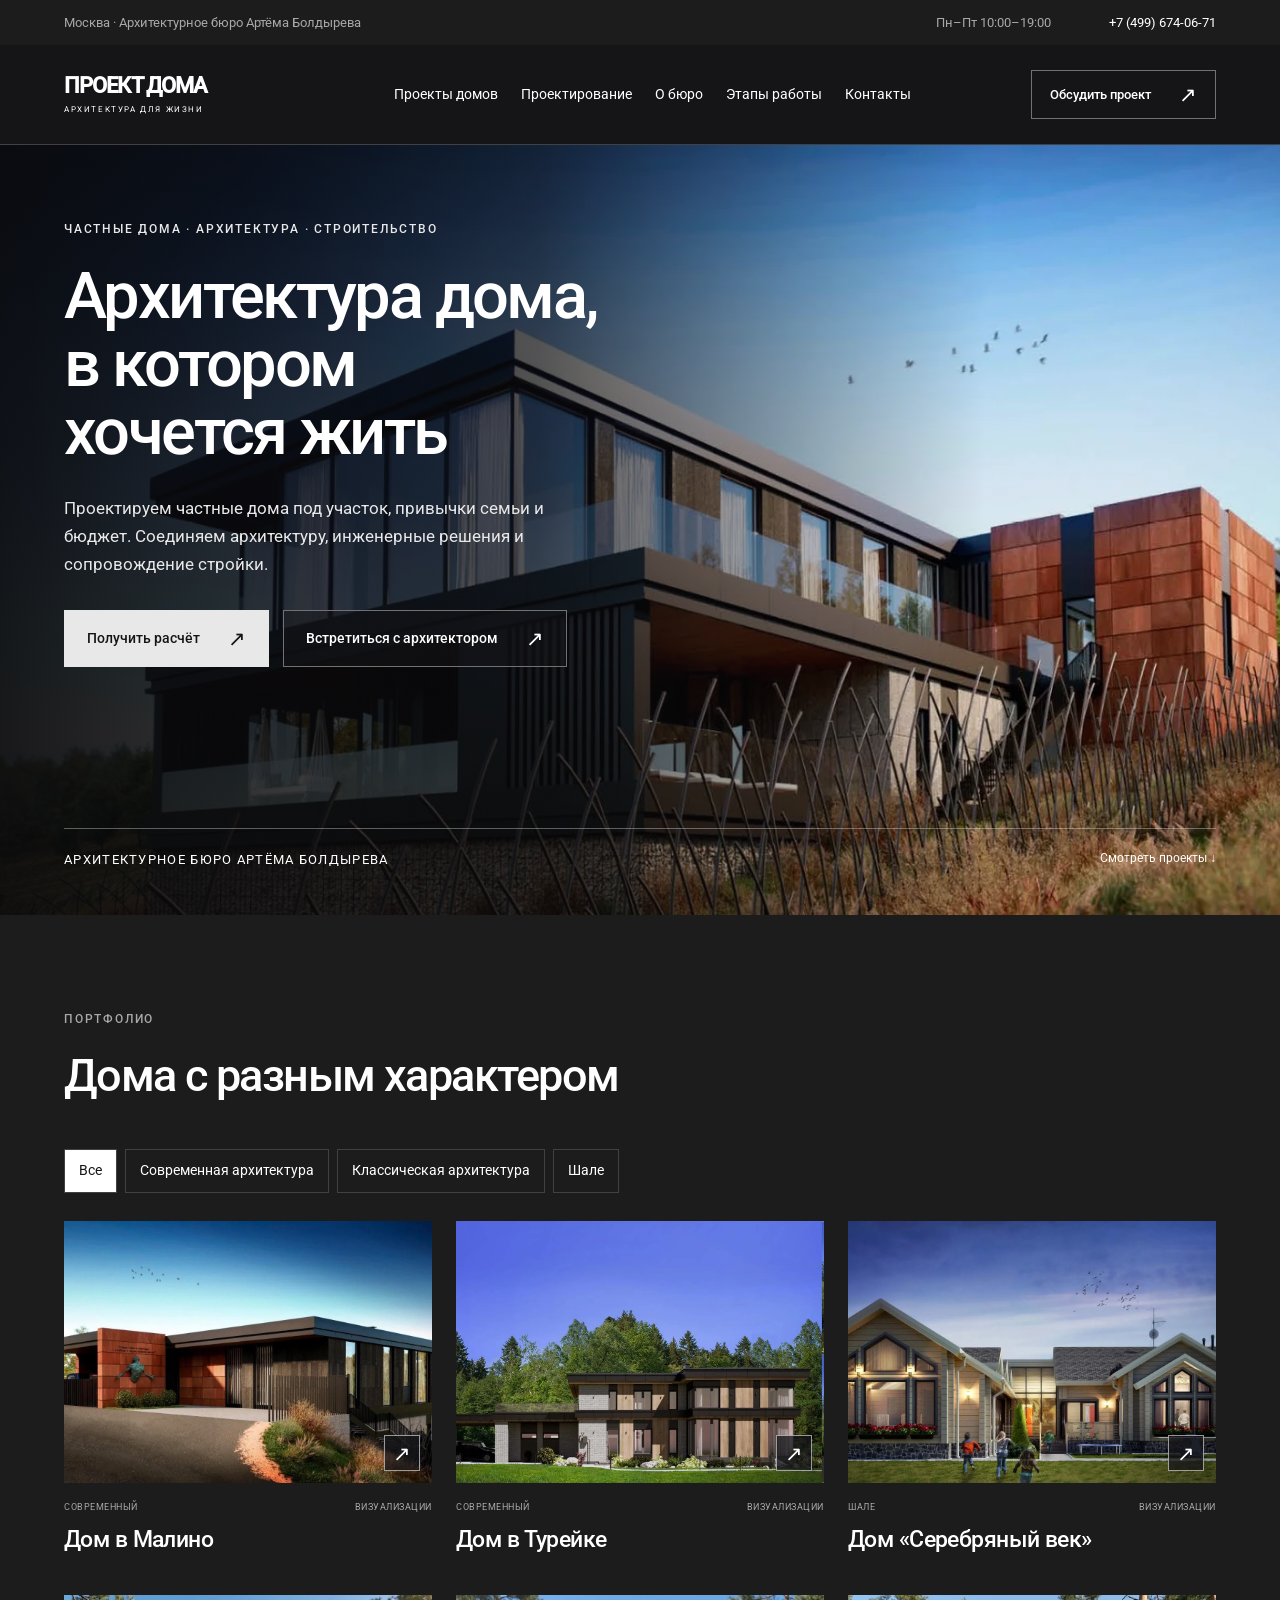
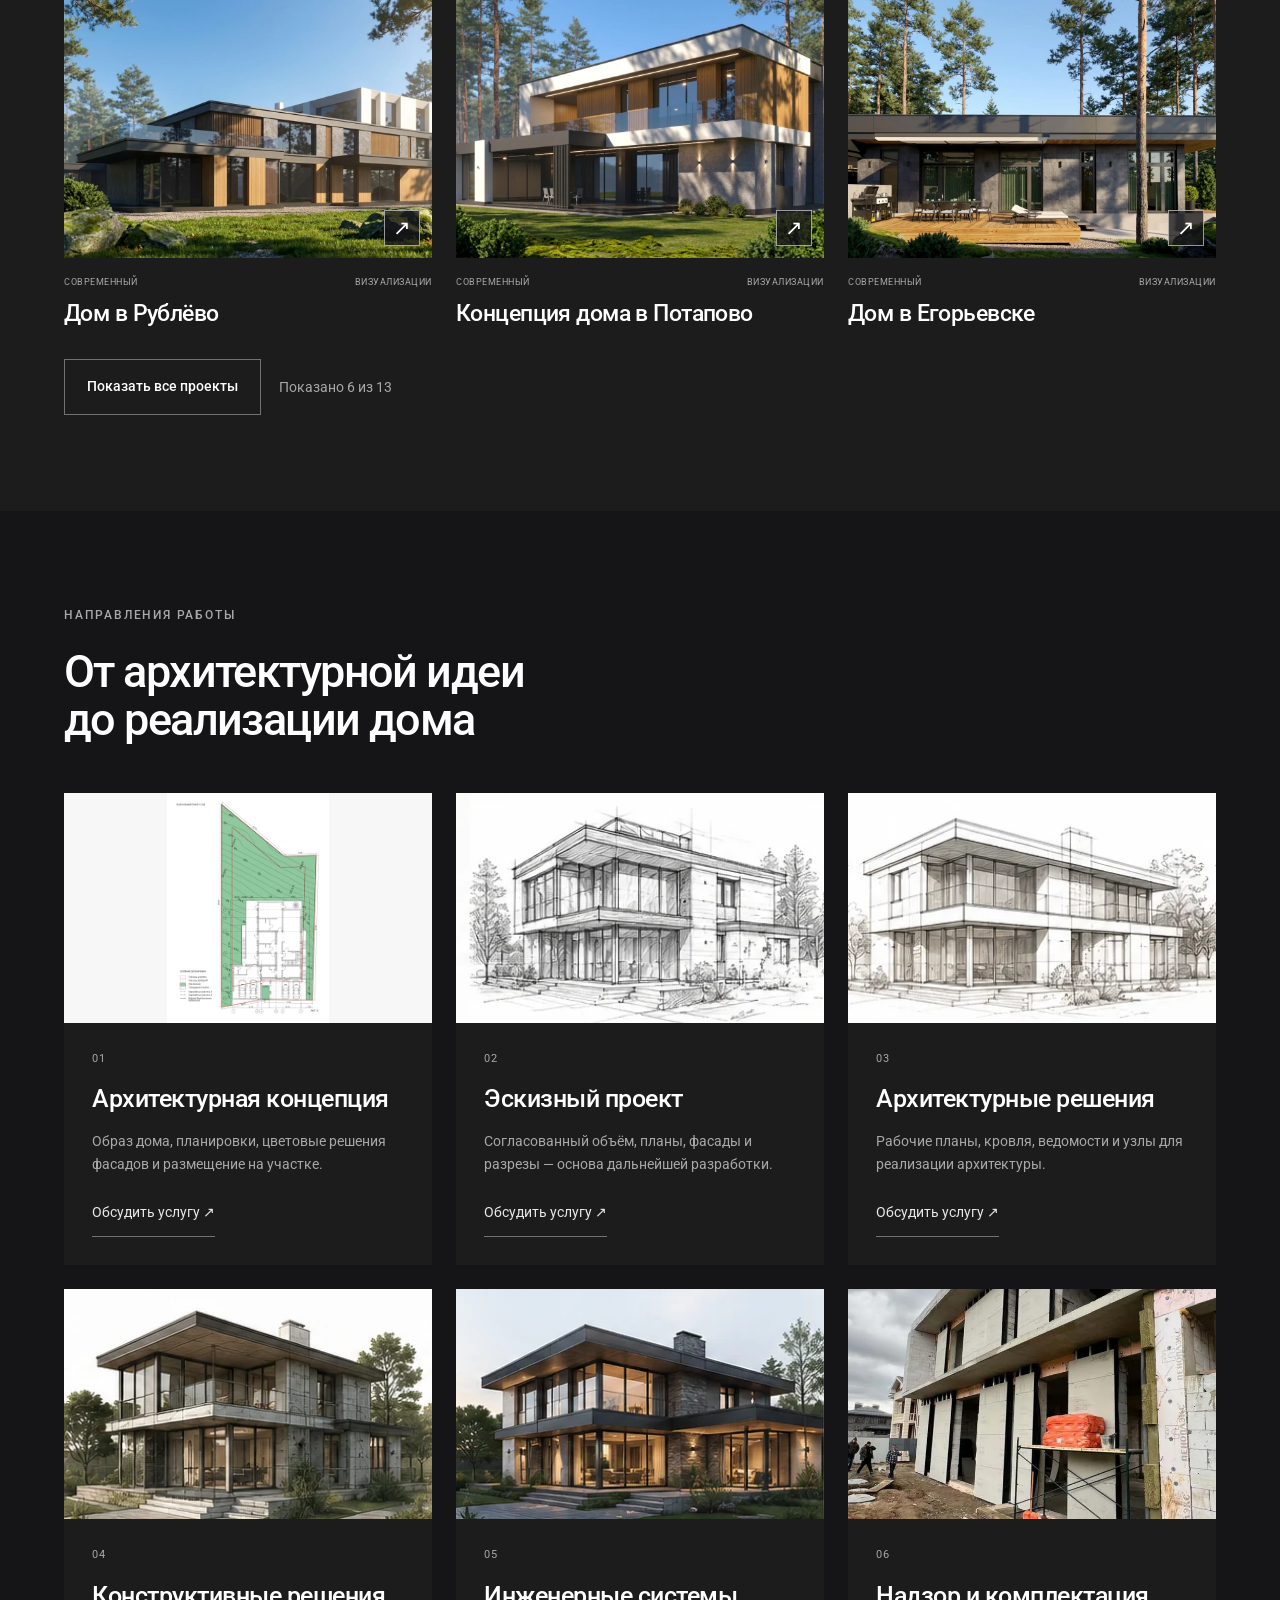
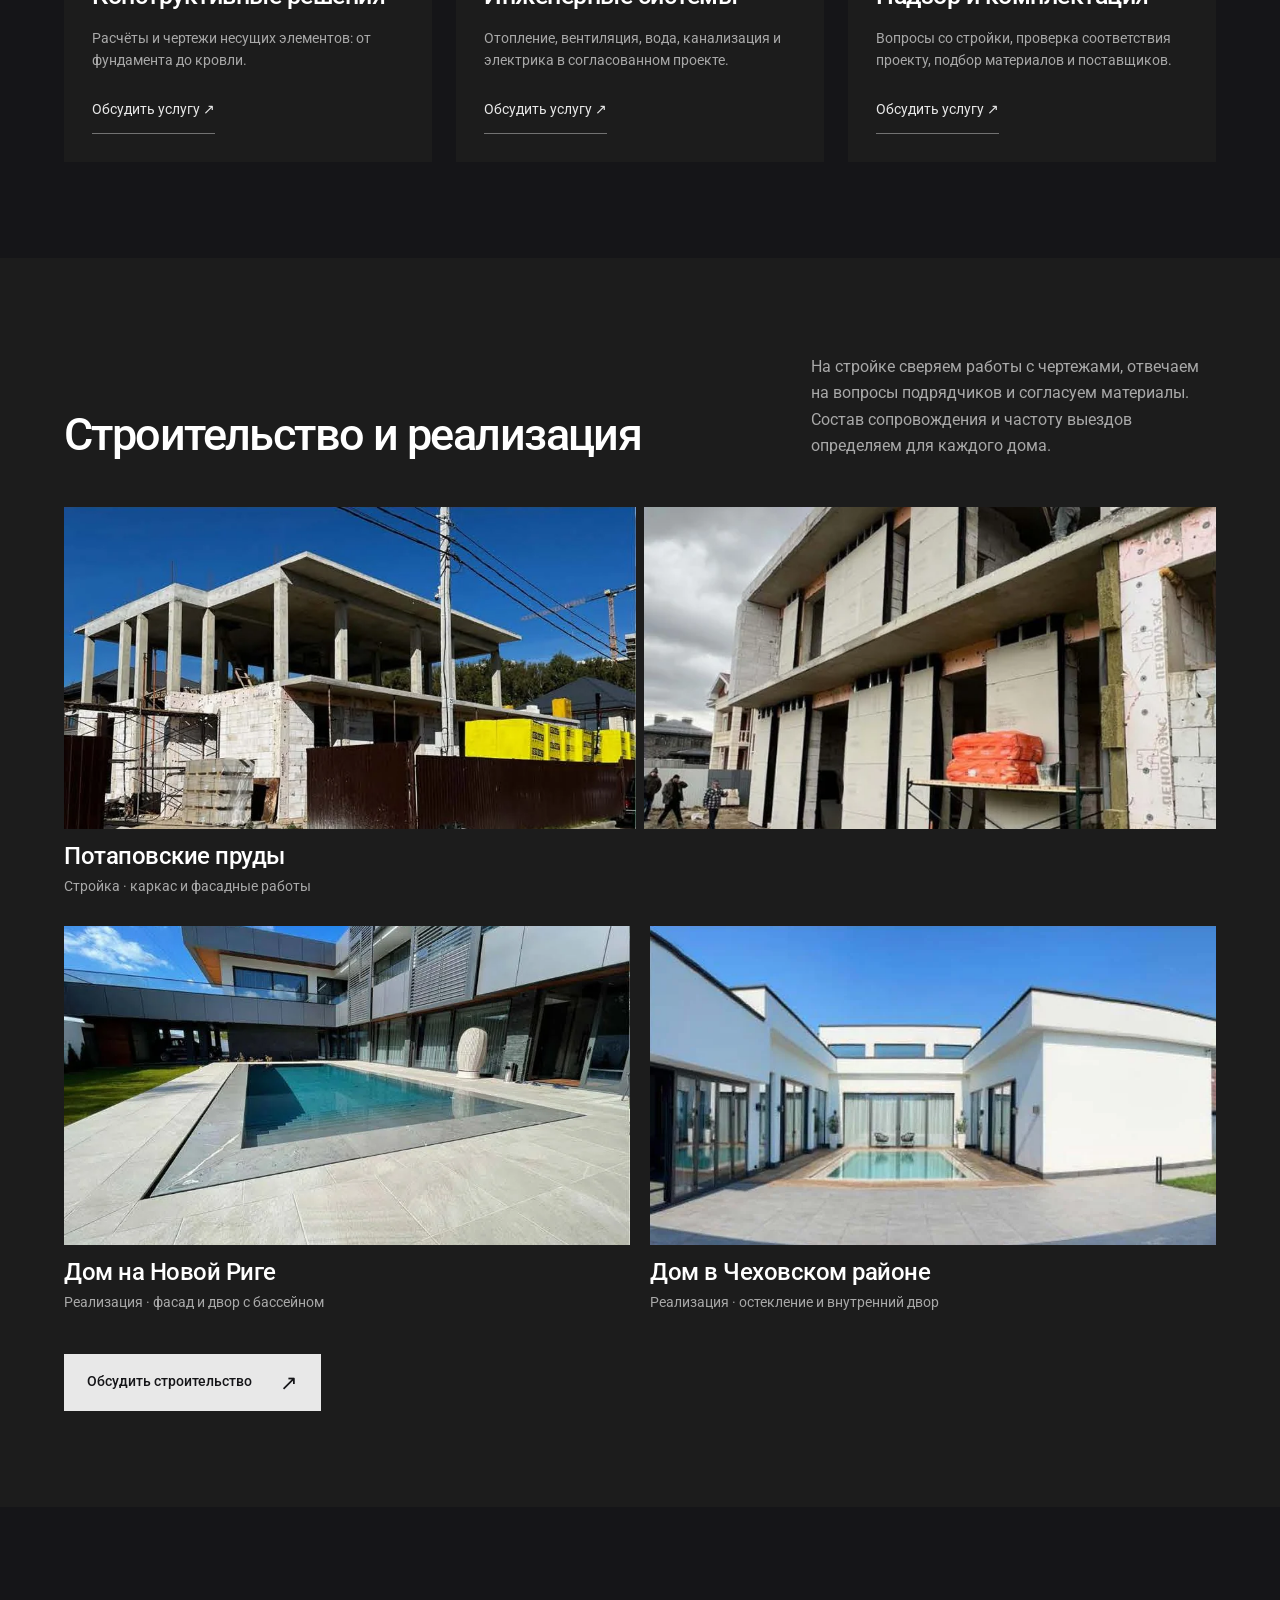
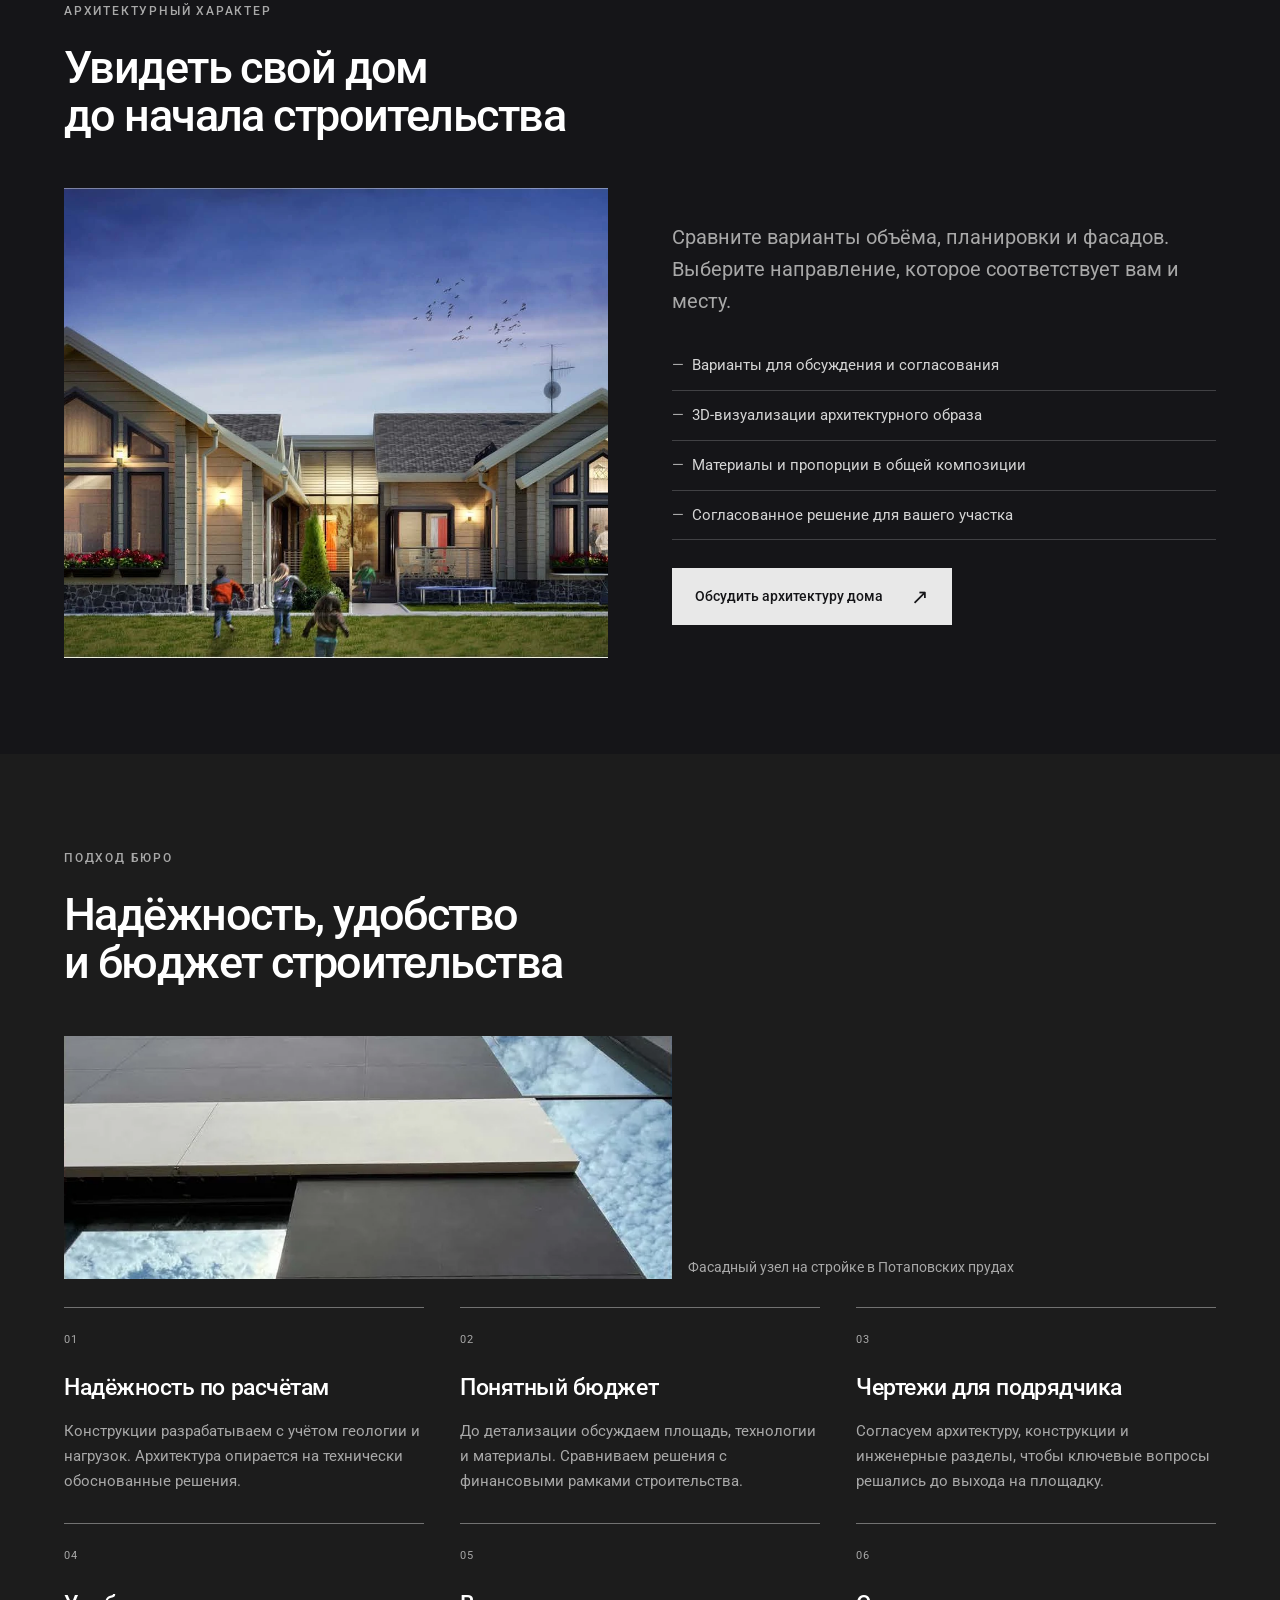
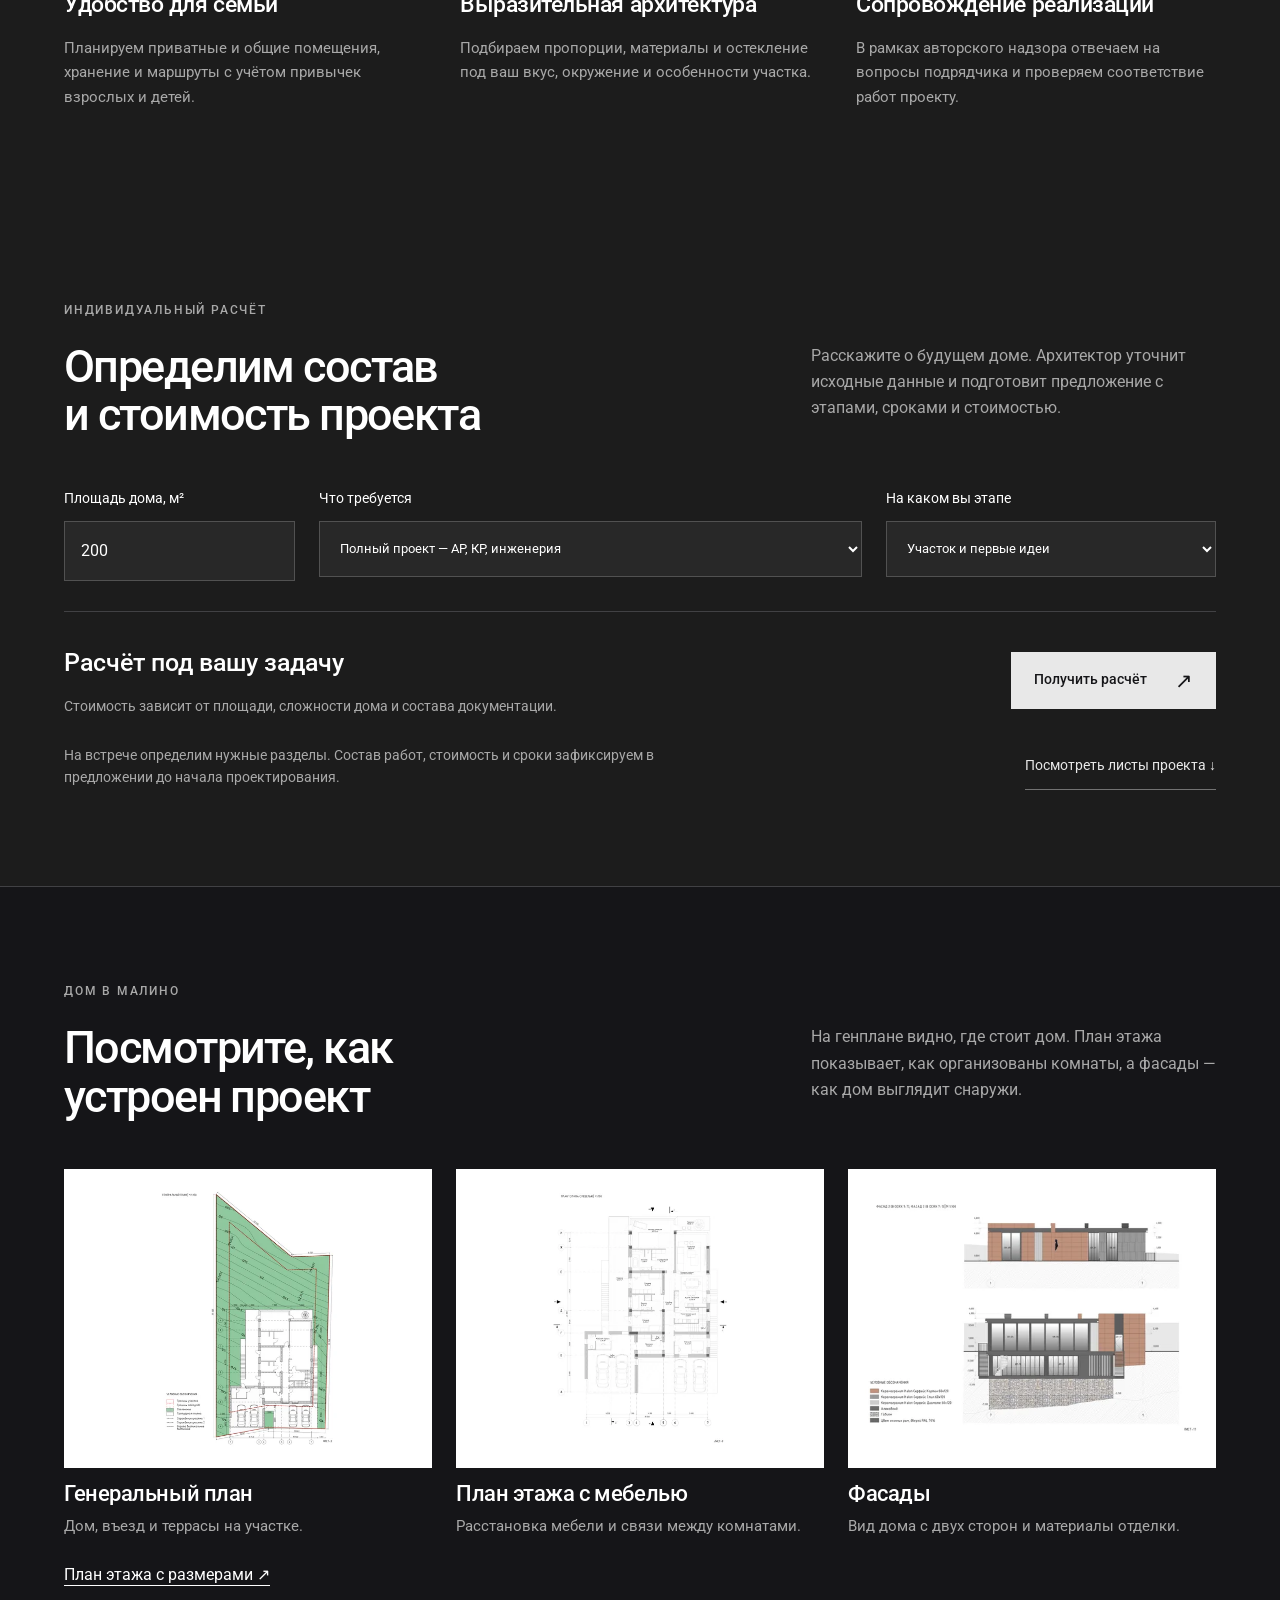
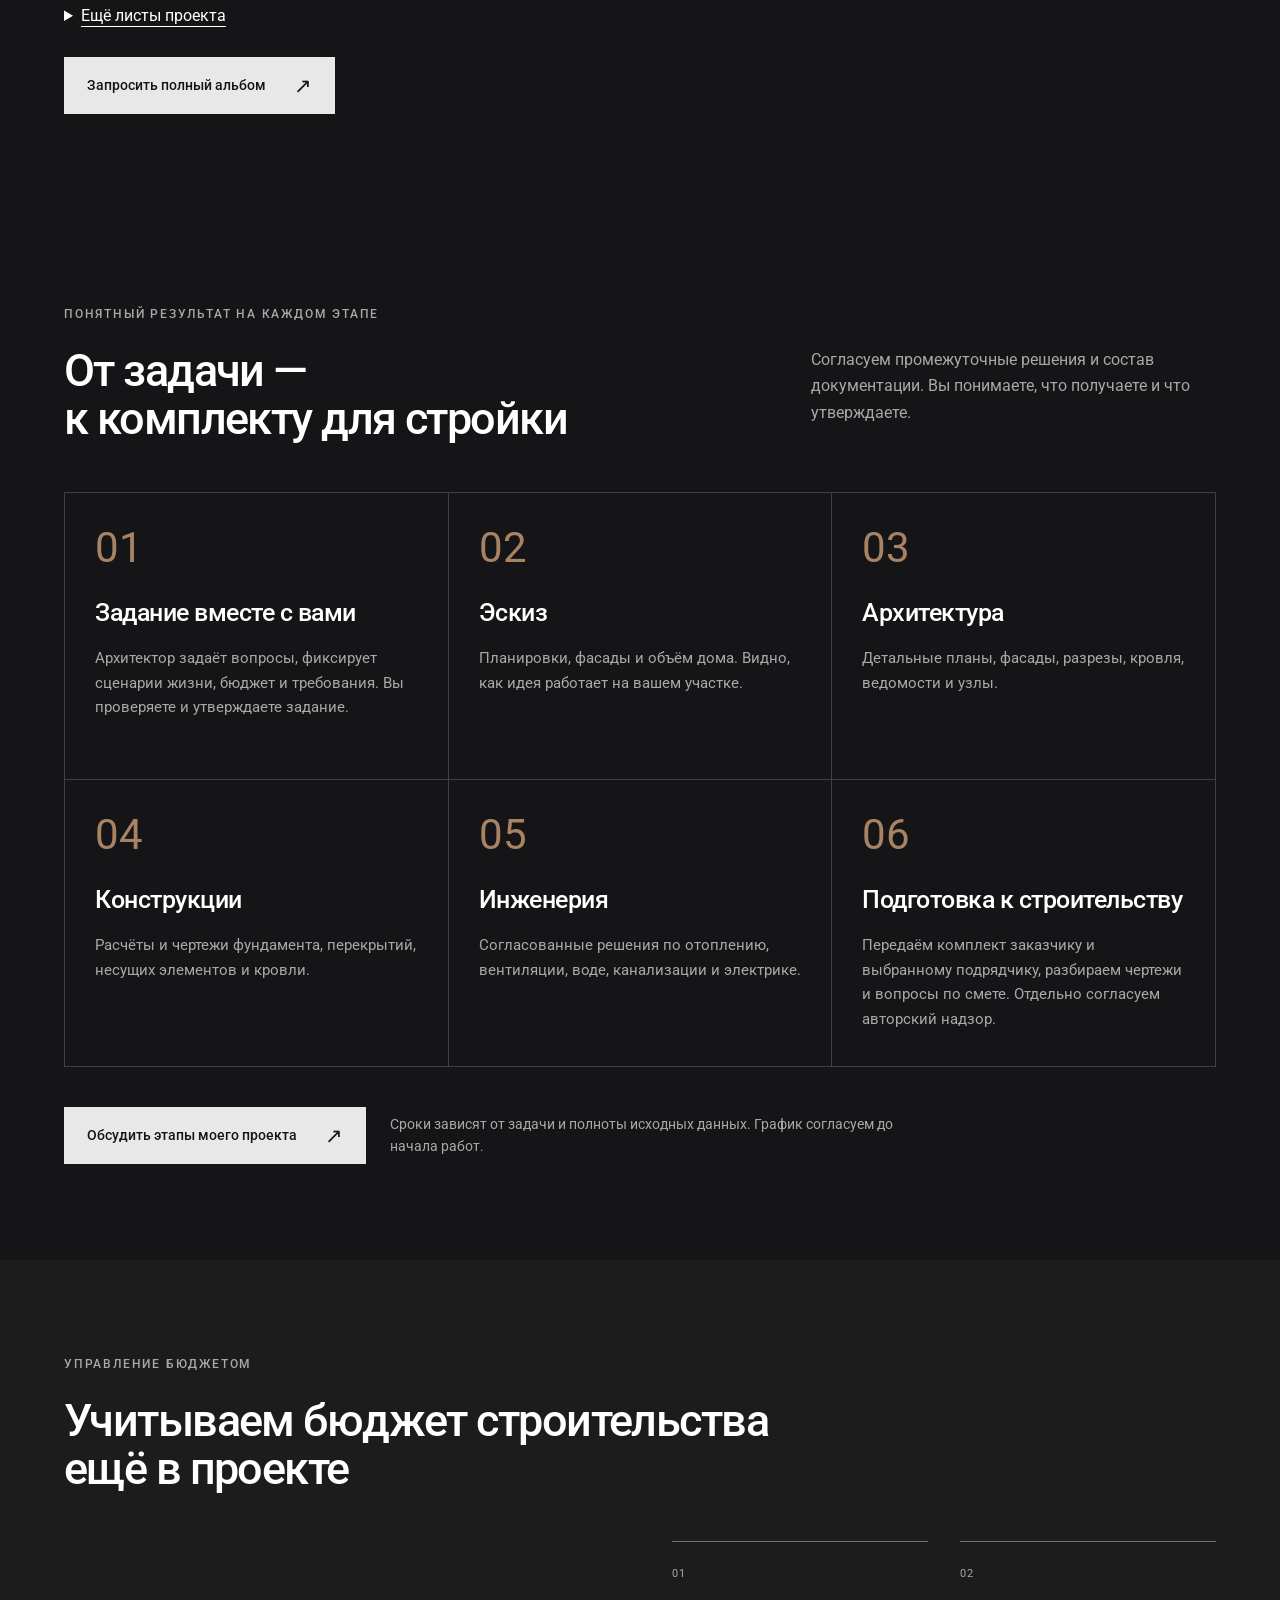
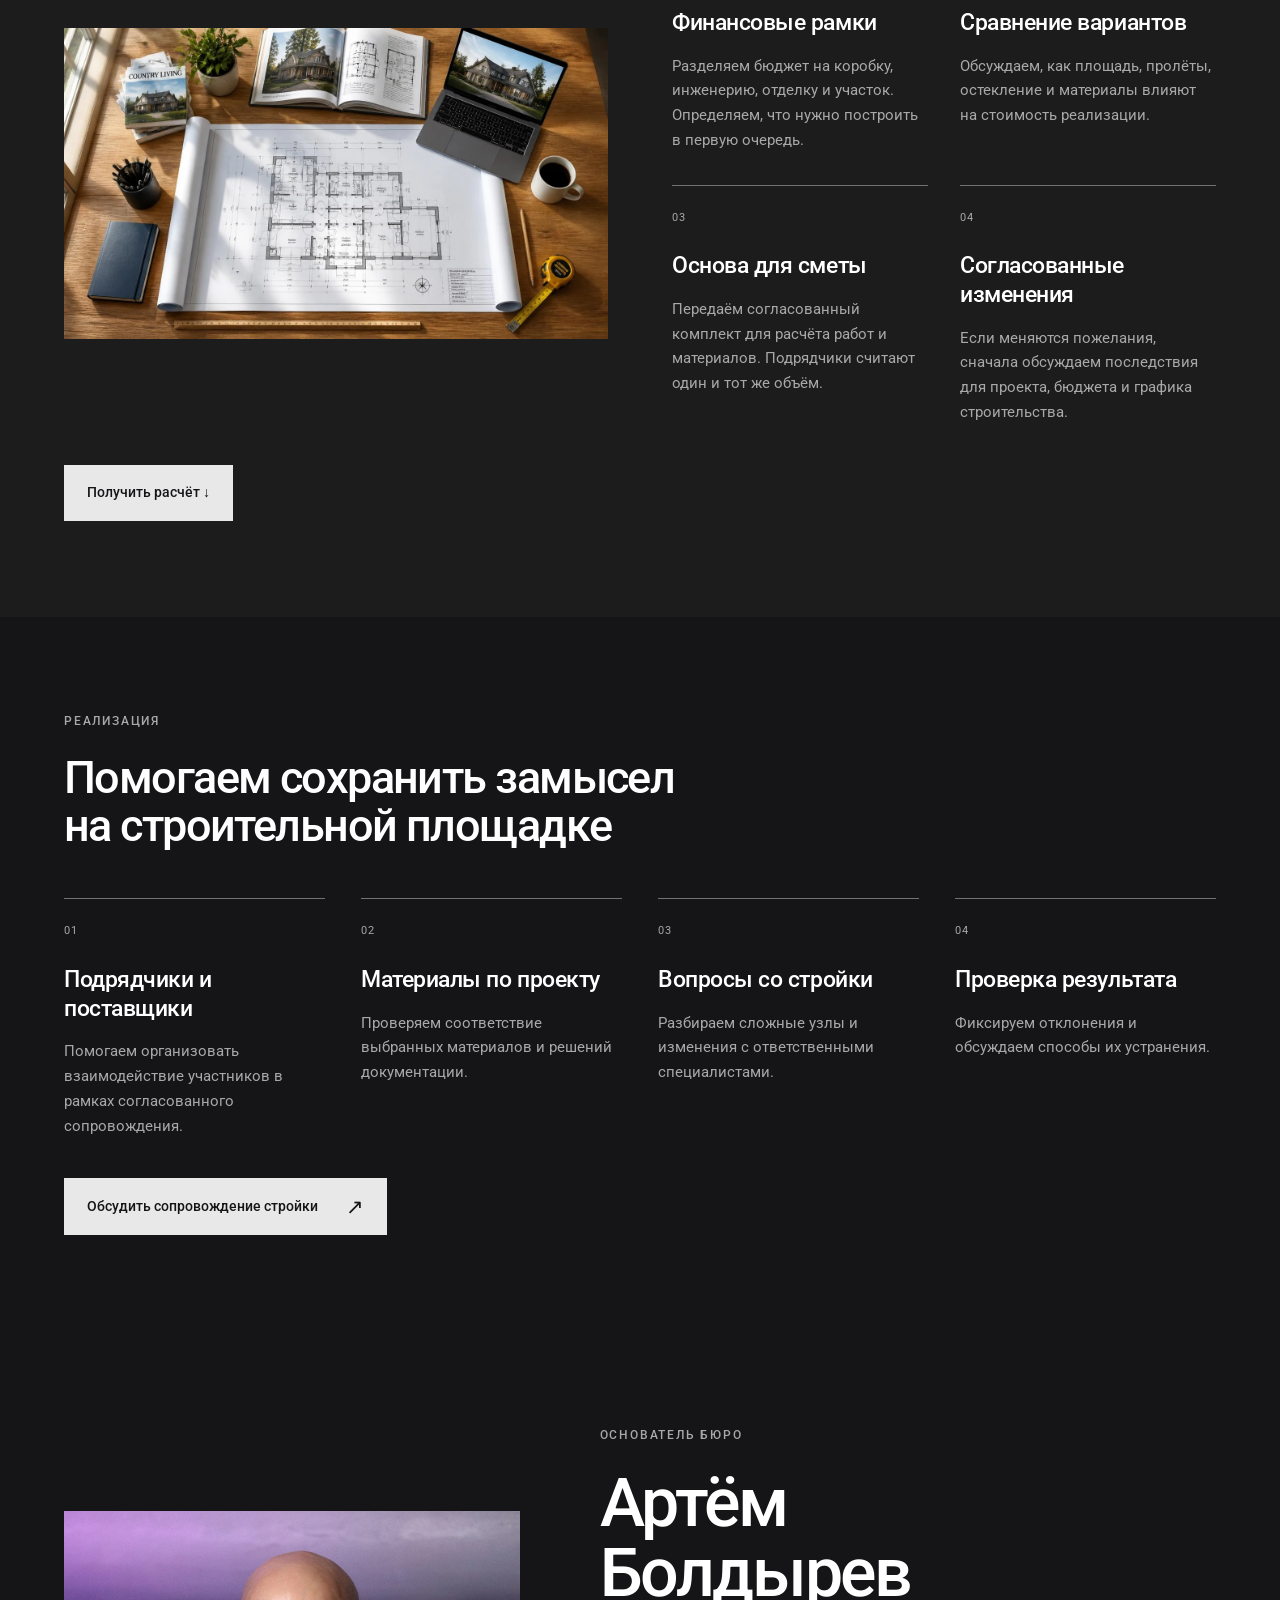
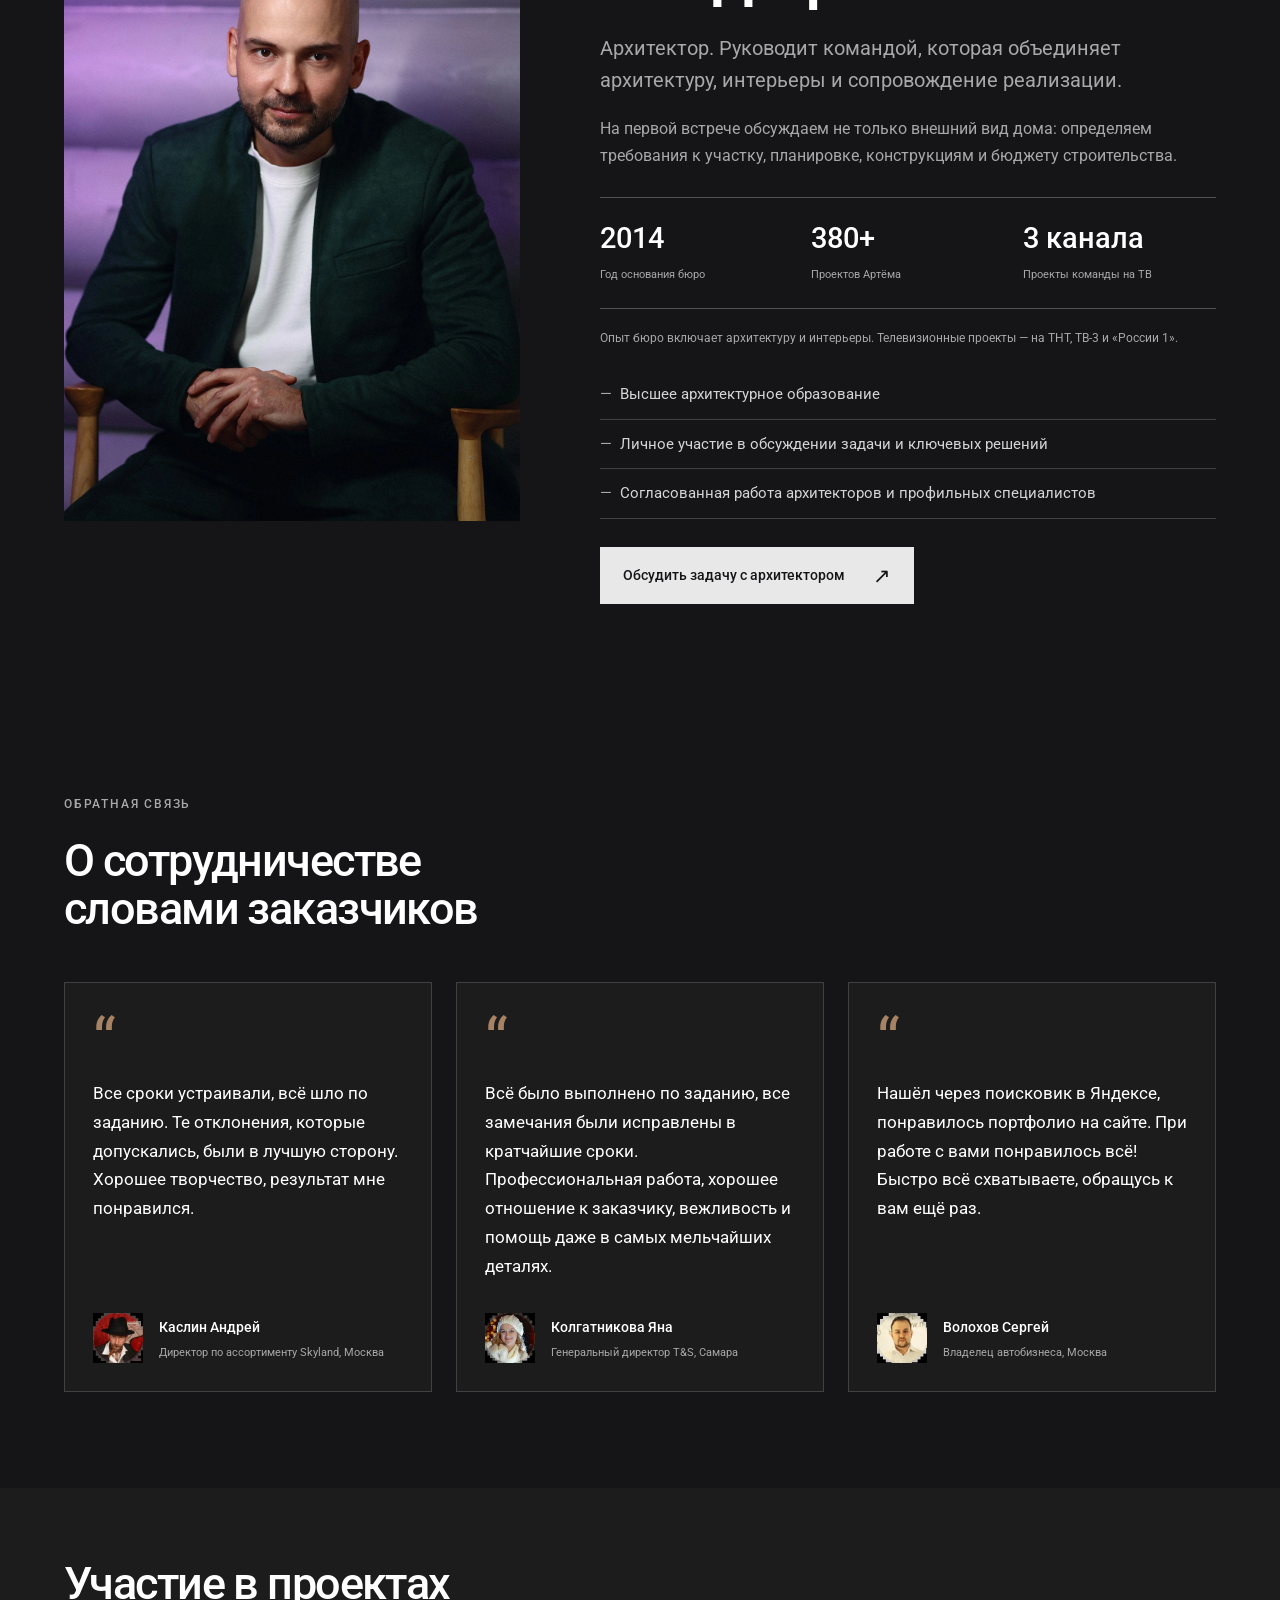
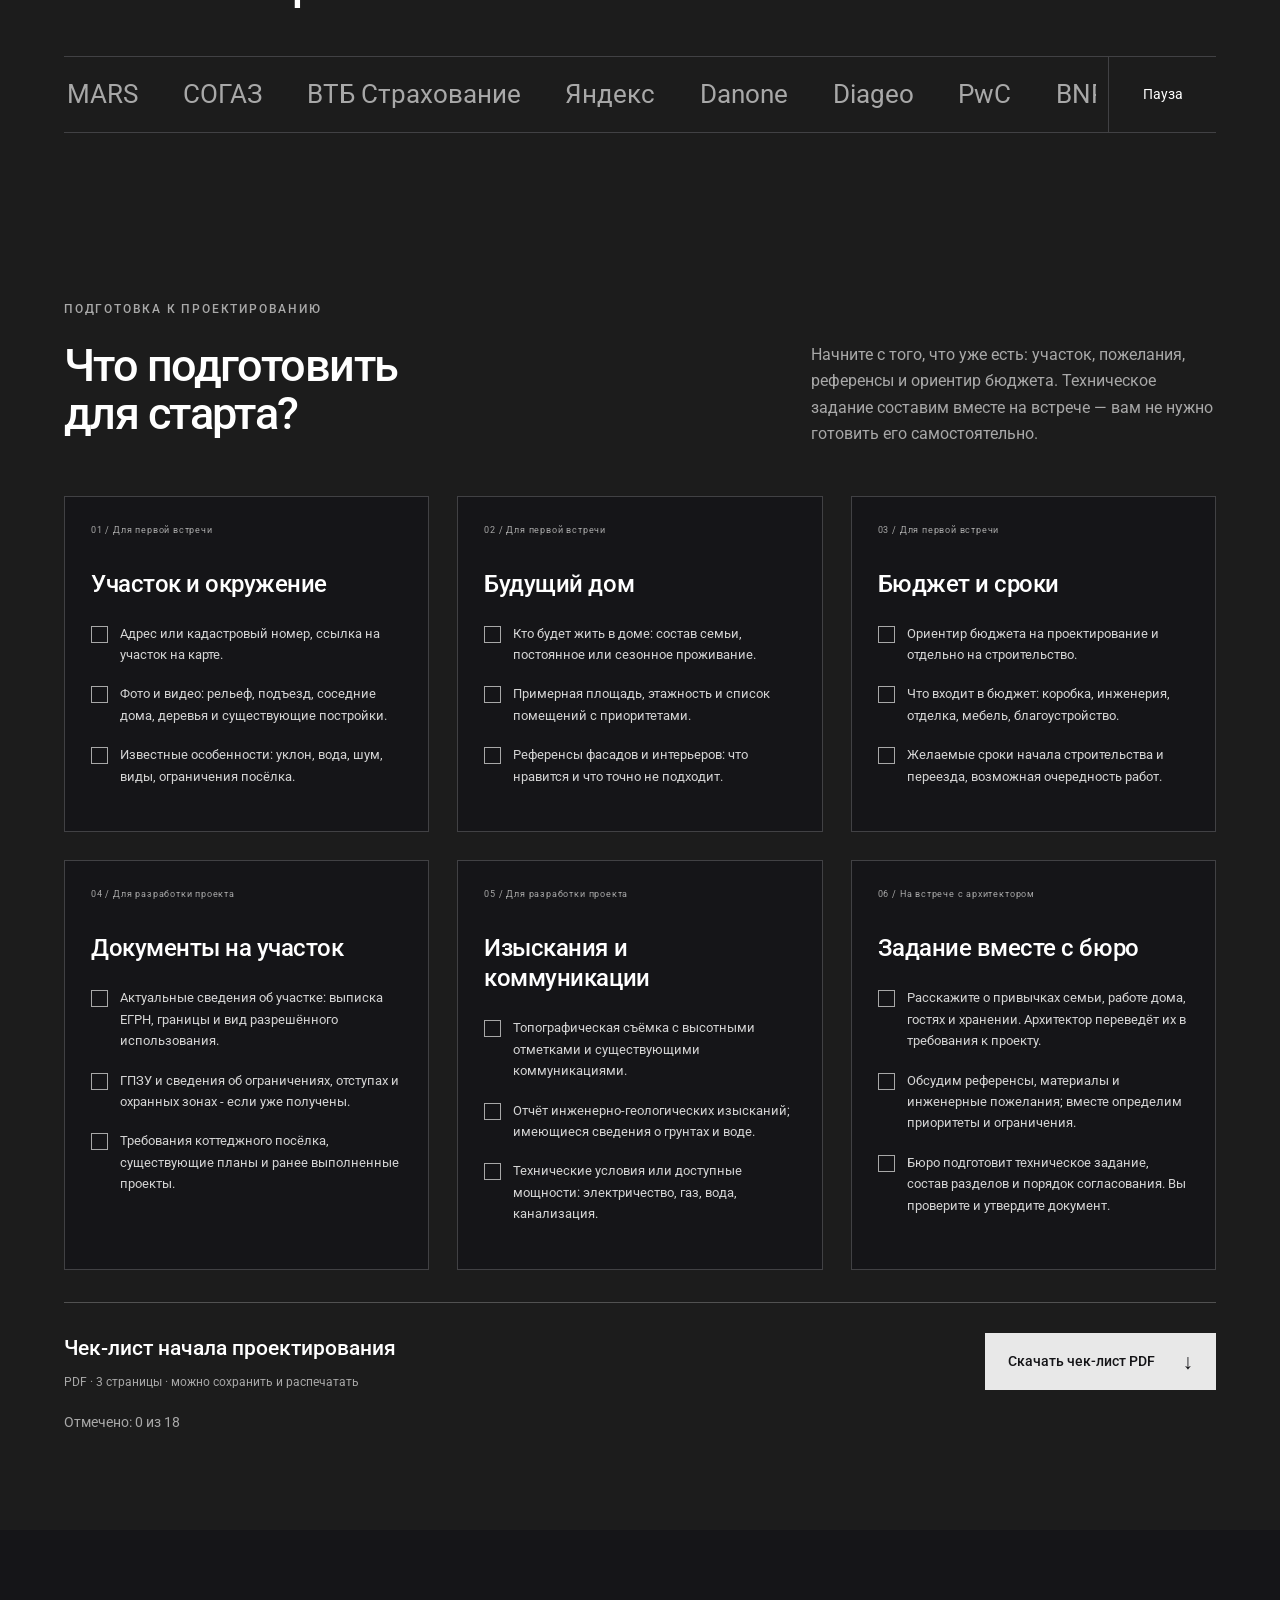
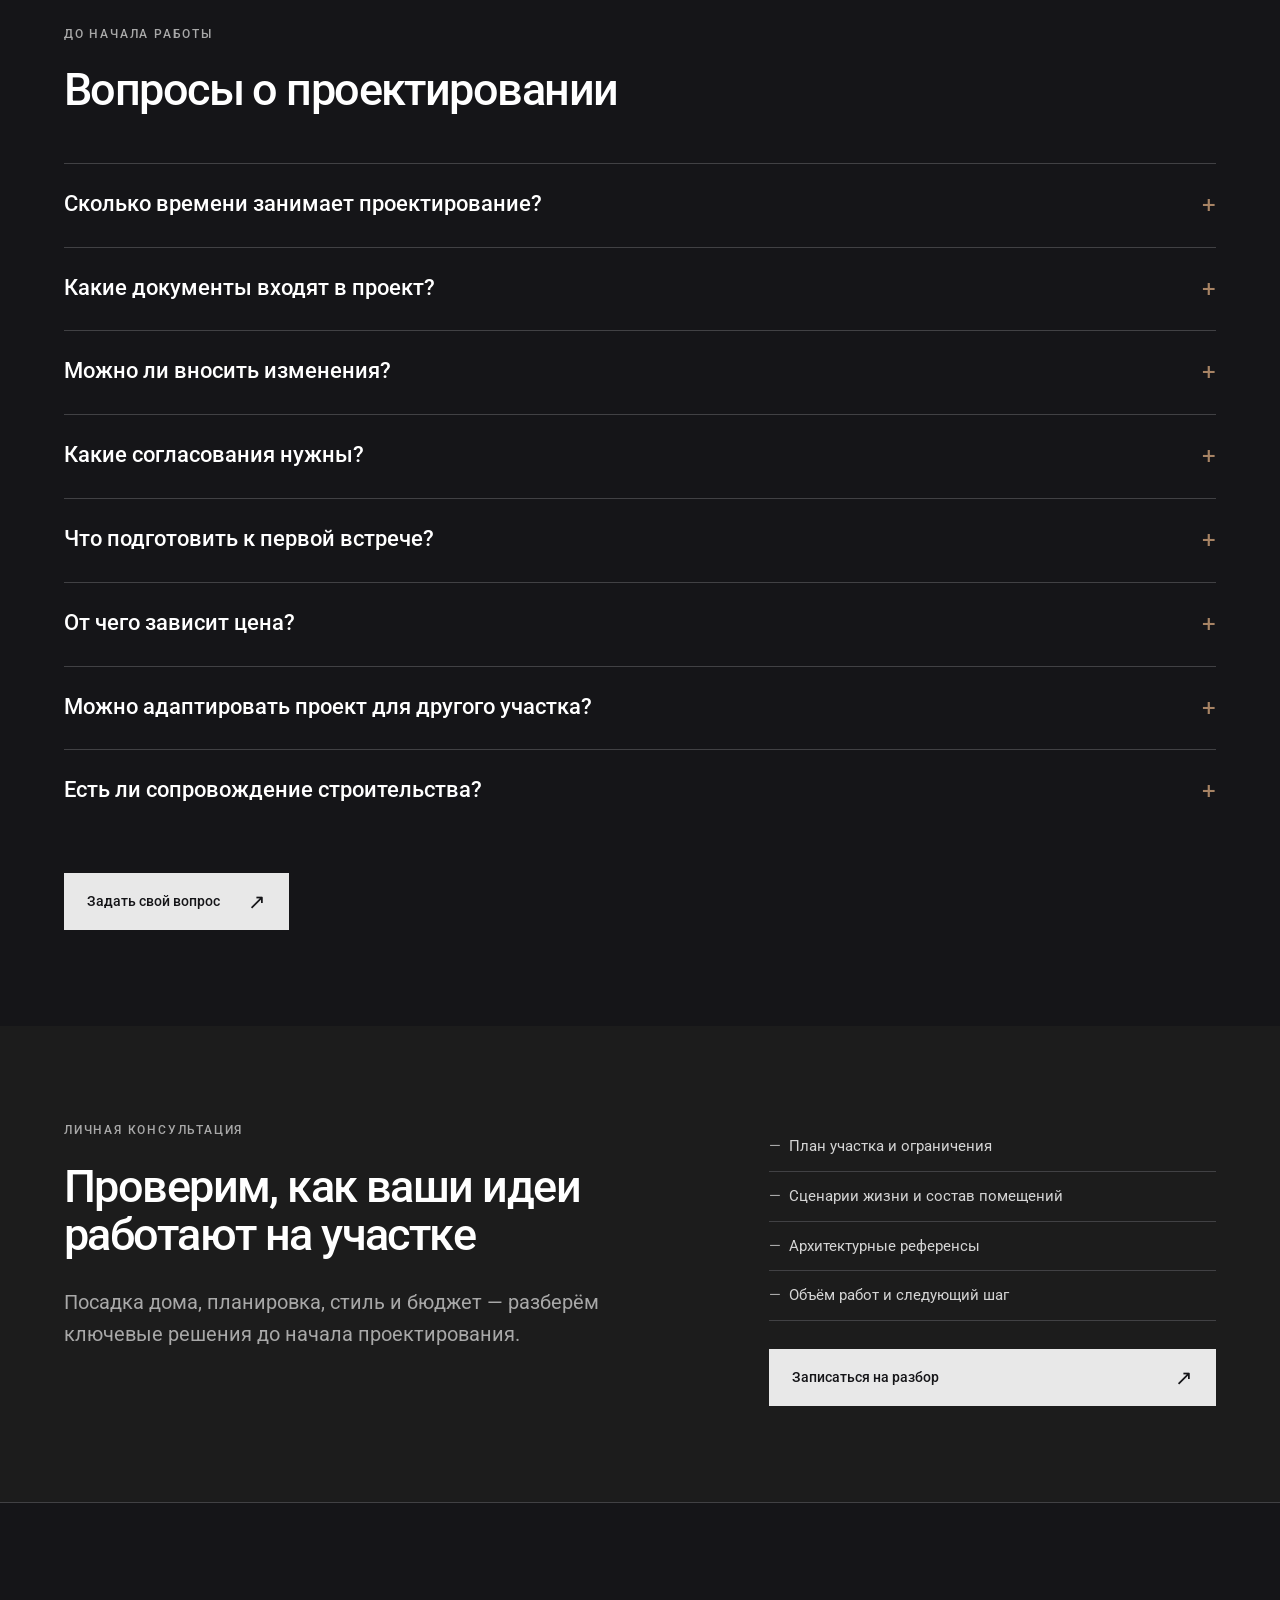
==== commit 7ce75618: "Refresh architecture portfolio and show construction work" ====
--- a/index.html
+++ b/index.html
@@ -1,19 +1,166 @@
 <!doctype html>
-<html lang="ru"><head><meta charset="utf-8"><meta name="viewport" content="width=device-width,initial-scale=1"><meta name="robots" content="noindex,follow"><meta name="theme-color" content="#151518"><title>Проект дома — архитектура для вашей жизни</title><meta name="description" content="Индивидуальное проектирование загородных домов. Архитектура, конструкции и инженерия под ваш участок, привычки семьи и бюджет. Бюро Артёма Болдырева."><link rel="canonical" href="https://alexradull9999-sudo.github.io/proekt-doma-landing/"><meta property="og:title" content="Проект дома — архитектура для вашей жизни"><meta property="og:description" content="От идеи дома до комплекта чертежей для строительства. Архитектурное бюро Артёма Болдырева."><meta property="og:type" content="website"><meta property="og:url" content="https://alexradull9999-sudo.github.io/proekt-doma-landing/"><meta property="og:image" content="https://alexradull9999-sudo.github.io/proekt-doma-landing/assets/potapovskie-1.webp"><link rel="icon" href="assets/logo.webp"><link rel="preload" href="assets/font-2.ttf" as="font" type="font/ttf" crossorigin><link rel="stylesheet" href="style.css?v=20261110"><link rel="stylesheet" href="architecture.css?v=20261110"><link rel="stylesheet" href="landing.css?v=20261110"></head><body id="top"><a class="skip" href="#main">Перейти к содержанию</a>
+<html lang="ru"><head><meta charset="utf-8"><meta name="viewport" content="width=device-width,initial-scale=1"><meta name="robots" content="noindex,follow"><meta name="theme-color" content="#151518"><title>Проект дома — архитектура для вашей жизни</title><meta name="description" content="Индивидуальное проектирование загородных домов. Архитектура, конструкции и инженерия под ваш участок, привычки семьи и бюджет. Бюро Артёма Болдырева."><link rel="canonical" href="https://alexradull9999-sudo.github.io/proekt-doma-landing/"><meta property="og:title" content="Проект дома — архитектура для вашей жизни"><meta property="og:description" content="От идеи дома до комплекта чертежей для строительства. Архитектурное бюро Артёма Болдырева."><meta property="og:type" content="website"><meta property="og:url" content="https://alexradull9999-sudo.github.io/proekt-doma-landing/"><meta property="og:image" content="https://alexradull9999-sudo.github.io/proekt-doma-landing/assets/architecture/malino-hero.webp"><link rel="icon" href="assets/logo.webp"><link rel="preload" href="assets/font-2.ttf" as="font" type="font/ttf" crossorigin><link rel="stylesheet" href="style.css?v=20261110"><link rel="stylesheet" href="architecture.css?v=20261110"><link rel="stylesheet" href="landing.css?v=20261111-portfolio"></head><body id="top"><a class="skip" href="#main">Перейти к содержанию</a>
 <div class="utility"><span>Москва · Архитектурное бюро Артёма Болдырева</span><span class="office-hours">Пн–Пт 10:00–19:00</span><a href="tel:+74996740671">+7 (499) 674-06-71</a></div><header class="site-header"><a class="brand" href="#top" aria-label="Проект дома — главная"><strong>ПРОЕКТ ДОМА<span>АРХИТЕКТУРА ДЛЯ ЖИЗНИ</span></strong></a><nav aria-label="Основная навигация"><a href="#portfolio" >Проекты домов</a><a href="#services" >Проектирование</a><a href="#about" >О бюро</a><a href="#complete-project" >Этапы работы</a><a href="#contacts" >Контакты</a></nav><button class="btn outline" data-action="form" data-context="">Обсудить проект<span class="arrow" aria-hidden="true">↗︎</span></button><button class="mobile-menu" data-action="menu" aria-label="Открыть меню">Меню ☰</button></header>
-<main id="main"><section class="section architectural-hero" id="hero" data-block="hero"><div class="hero-photo"><img src="assets/potapovskie-1.webp" alt="Загородный дом из портфолио бюро" ></div><div class="hero-shade"></div><div class="hero-content"><span class="label">Частные дома · Архитектура · Строительство</span><h1>Архитектура дома,<br>в котором<br>хочется жить</h1><p>Проектируем частные дома под участок, привычки семьи и бюджет. Соединяем архитектуру, инженерные решения и сопровождение стройки.</p><div class="hero-actions"><a class="btn" href="#estimate">Получить расчёт<span class="arrow" aria-hidden="true">↗︎</span></a><button class="btn outline" data-action="form" data-context="">Встретиться с архитектором<span class="arrow" aria-hidden="true">↗︎</span></button></div></div><div class="hero-bottom"><span>АРХИТЕКТУРНОЕ БЮРО АРТЁМА БОЛДЫРЕВА</span><a href="#portfolio">Смотреть проекты ↓</a></div></section>
-<section class="section panel" id="portfolio" data-block="portfolio"><span class="label">Портфолио</span><div class="section-head"><h2>Дома с разным характером</h2></div><div class="project-grid"><a class="project-card" href="#portfolio" data-project="506" aria-haspopup="dialog" aria-controls="gallery"><div class="image-wrap"><img src="assets/potapovskie-1.webp" alt="Дом в Потаповских прудах" ><span class="round"><span class="arrow" aria-hidden="true">↗︎</span></span></div><div class="project-meta"><span>Частный дом</span><span>Проект дома</span></div><h3>Дом в Потаповских прудах</h3><p>Параметры по запросу · Современный</p></a><a class="project-card" href="#portfolio" data-project="236" aria-haspopup="dialog" aria-controls="gallery"><div class="image-wrap"><img src="assets/zoryanka-1.webp" alt="Дом в Зорянке" ><span class="round"><span class="arrow" aria-hidden="true">↗︎</span></span></div><div class="project-meta"><span>Частный дом</span><span>Проект дома</span></div><h3>Дом в Зорянке</h3><p>Параметры по запросу · Современный</p></a><a class="project-card" href="#portfolio" data-project="serebryany" aria-haspopup="dialog" aria-controls="gallery"><div class="image-wrap"><img src="assets/serebryany-1.webp" alt="Дом «Серебряный век»" ><span class="round"><span class="arrow" aria-hidden="true">↗︎</span></span></div><div class="project-meta"><span>Частный дом</span><span>Проект дома</span></div><h3>Дом «Серебряный век»</h3><p>Параметры по запросу · Шале</p></a><a class="project-card" href="#portfolio" data-project="215" aria-haspopup="dialog" aria-controls="gallery"><div class="image-wrap"><img src="assets/rostoshi-brick-1.webp" alt="Кирпичный дом в Ростошах" ><span class="round"><span class="arrow" aria-hidden="true">↗︎</span></span></div><div class="project-meta"><span>Частный дом</span><span>Проект дома</span></div><h3>Кирпичный дом в Ростошах</h3><p>Параметры по запросу · Неоклассика</p></a><a class="project-card" href="#portfolio" data-project="rostoshi-white" aria-haspopup="dialog" aria-controls="gallery"><div class="image-wrap"><img src="assets/rostoshi-white-1.webp" alt="Светлый дом в Ростошах" ><span class="round"><span class="arrow" aria-hidden="true">↗︎</span></span></div><div class="project-meta"><span>Частный дом</span><span>Проект дома</span></div><h3>Светлый дом в Ростошах</h3><p>Параметры по запросу · Классический</p></a><a class="project-card" href="#portfolio" data-project="forest-roof" aria-haspopup="dialog" aria-controls="gallery"><div class="image-wrap"><img src="assets/forest-roof-1.webp" alt="Дом с зелёной кровлей" ><span class="round"><span class="arrow" aria-hidden="true">↗︎</span></span></div><div class="project-meta"><span>Частный дом</span><span>Проект дома</span></div><h3>Дом с зелёной кровлей</h3><p>Параметры по запросу · Современный</p></a></div></section>
-<section class="section " id="services" data-block="services"><span class="label">Направления работы</span><div class="section-head"><h2>От архитектурной идеи<br>до реализации дома</h2></div><div class="service-grid"><a href="#contacts" class="service-tile" data-action="form" data-context="Интересует услуга: Архитектурная концепция."><img src="assets/proekty1.webp" alt="Архитектурная концепция" ><div><span class="item-index">01</span><h3>Архитектурная концепция</h3><p>Образ дома, планировки, цветовые решения фасадов и размещение на участке.</p><span class="text-link">Обсудить услугу ↗</span></div></a><a href="#contacts" class="service-tile" data-action="form" data-context="Интересует услуга: Эскизный проект."><img src="assets/proekty2.webp" alt="Эскизный проект" ><div><span class="item-index">02</span><h3>Эскизный проект</h3><p>Согласованный объём, планы, фасады и разрезы — основа дальнейшей разработки.</p><span class="text-link">Обсудить услугу ↗</span></div></a><a href="#contacts" class="service-tile" data-action="form" data-context="Интересует услуга: Архитектурные решения."><img src="assets/proekty3.webp" alt="Архитектурные решения" ><div><span class="item-index">03</span><h3>Архитектурные решения</h3><p>Рабочие планы, кровля, ведомости и узлы для реализации архитектуры.</p><span class="text-link">Обсудить услугу ↗</span></div></a><a href="#contacts" class="service-tile" data-action="form" data-context="Интересует услуга: Конструктивные решения."><img src="assets/drawing.webp" alt="Конструктивные решения" ><div><span class="item-index">04</span><h3>Конструктивные решения</h3><p>Расчёты и чертежи несущих элементов: от фундамента до кровли.</p><span class="text-link">Обсудить услугу ↗</span></div></a><a href="#contacts" class="service-tile" data-action="form" data-context="Интересует услуга: Инженерные системы."><img src="assets/doc3.webp" alt="Инженерные системы" ><div><span class="item-index">05</span><h3>Инженерные системы</h3><p>Отопление, вентиляция, вода, канализация и электрика в согласованном проекте.</p><span class="text-link">Обсудить услугу ↗</span></div></a><a href="#contacts" class="service-tile" data-action="form" data-context="Интересует услуга: Надзор и комплектация."><img src="assets/house506.webp" alt="Надзор и комплектация" ><div><span class="item-index">06</span><h3>Надзор и комплектация</h3><p>Вопросы со стройки, проверка соответствия проекту, подбор материалов и поставщиков.</p><span class="text-link">Обсудить услугу ↗</span></div></a></div></section>
+<main id="main"><section class="section architectural-hero" id="hero" data-block="hero"><div class="hero-photo"><img src="assets/architecture/malino-hero.webp" alt="Дом в Малино, вид на остеклённый фасад со стороны склона" fetchpriority="high"></div><div class="hero-shade"></div><div class="hero-content"><span class="label">Частные дома · Архитектура · Строительство</span><h1>Архитектура дома,<br>в котором<br>хочется жить</h1><p>Проектируем частные дома под участок, привычки семьи и бюджет. Соединяем архитектуру, инженерные решения и сопровождение стройки.</p><div class="hero-actions"><a class="btn" href="#estimate">Получить расчёт<span class="arrow" aria-hidden="true">↗︎</span></a><button class="btn outline" data-action="form" data-context="">Встретиться с архитектором<span class="arrow" aria-hidden="true">↗︎</span></button></div></div><div class="hero-bottom"><span>АРХИТЕКТУРНОЕ БЮРО АРТЁМА БОЛДЫРЕВА</span><a href="#portfolio">Смотреть проекты ↓</a></div></section>
+<section class="section panel" id="portfolio" data-block="portfolio">
+  <span class="label">Портфолио</span>
+  <div class="section-head"><h2>Дома с разным характером</h2></div>
+  <div class="portfolio-filters" role="group" aria-label="Стиль архитектуры" hidden>
+    <button type="button" data-project-filter="all" aria-pressed="true">Все</button>
+    <button type="button" data-project-filter="modern" aria-pressed="false">Современная архитектура</button>
+    <button type="button" data-project-filter="classic" aria-pressed="false">Классическая архитектура</button>
+    <button type="button" data-project-filter="chalet" aria-pressed="false">Шале</button>
+  </div>
+  <div class="project-grid" id="architecture-projects">
+    <a class="project-card" href="assets/architecture/malino-entry.webp" data-project="malino" data-style="modern" aria-haspopup="dialog" aria-controls="gallery">
+      <div class="image-wrap"><img src="assets/architecture/malino-entry.webp" alt="Дом в Малино — въезд и входная группа" loading="lazy" decoding="async"><span class="round"><span class="arrow" aria-hidden="true">↗︎</span></span></div>
+      <div class="project-meta"><span>Современный</span><span>Визуализации</span></div>
+      <h3>Дом в Малино</h3>
+    </a>
+    <a class="project-card" href="assets/architecture/tureyka-front.webp" data-project="tureyka" data-style="modern" aria-haspopup="dialog" aria-controls="gallery">
+      <div class="image-wrap"><img src="assets/architecture/tureyka-front.webp" alt="Дом в Турейке — фасад со стороны сада" loading="lazy" decoding="async"><span class="round"><span class="arrow" aria-hidden="true">↗︎</span></span></div>
+      <div class="project-meta"><span>Современный</span><span>Визуализации</span></div>
+      <h3>Дом в Турейке</h3>
+    </a>
+    <a class="project-card" href="assets/architecture/serebryany-front.webp" data-project="serebryany" data-style="chalet" aria-haspopup="dialog" aria-controls="gallery">
+      <div class="image-wrap"><img src="assets/architecture/serebryany-front.webp" alt="Дом «Серебряный век» — вечерний вид со стороны сада" loading="lazy" decoding="async"><span class="round"><span class="arrow" aria-hidden="true">↗︎</span></span></div>
+      <div class="project-meta"><span>Шале</span><span>Визуализации</span></div>
+      <h3>Дом «Серебряный век»</h3>
+    </a>
+    <a class="project-card" href="assets/architecture/rublevo-front.webp" data-project="rublevo" data-style="modern" aria-haspopup="dialog" aria-controls="gallery">
+      <div class="image-wrap"><img src="assets/architecture/rublevo-front.webp" alt="Дом в Рублёво — угловой ракурс" loading="lazy" decoding="async"><span class="round"><span class="arrow" aria-hidden="true">↗︎</span></span></div>
+      <div class="project-meta"><span>Современный</span><span>Визуализации</span></div>
+      <h3>Дом в Рублёво</h3>
+    </a>
+    <a class="project-card" href="assets/architecture/potapovo-concept.webp" data-project="potapovo-concept" data-style="modern" aria-haspopup="dialog" aria-controls="gallery">
+      <div class="image-wrap"><img src="assets/architecture/potapovo-concept.webp" alt="Концепция дома в Потапово — угловой вид в соснах" loading="lazy" decoding="async"><span class="round"><span class="arrow" aria-hidden="true">↗︎</span></span></div>
+      <div class="project-meta"><span>Современный</span><span>Визуализации</span></div>
+      <h3>Концепция дома в Потапово</h3>
+    </a>
+    <a class="project-card" href="assets/architecture/egoryevsk-front.webp" data-project="egoryevsk" data-style="modern" aria-haspopup="dialog" aria-controls="gallery">
+      <div class="image-wrap"><img src="assets/architecture/egoryevsk-front.webp" alt="Дом в Егорьевске — широкий фасад с террасой" loading="lazy" decoding="async"><span class="round"><span class="arrow" aria-hidden="true">↗︎</span></span></div>
+      <div class="project-meta"><span>Современный</span><span>Визуализации</span></div>
+      <h3>Дом в Егорьевске</h3>
+    </a>
+    <a class="project-card" href="assets/rostoshi-brick-1.webp" data-project="215" data-style="classic" aria-haspopup="dialog" aria-controls="gallery">
+      <div class="image-wrap"><img src="assets/rostoshi-brick-1.webp" alt="Кирпичный дом в Ростошах — архитектурная визуализация, ракурс 1" loading="lazy" decoding="async"><span class="round"><span class="arrow" aria-hidden="true">↗︎</span></span></div>
+      <div class="project-meta"><span>Неоклассика</span><span>Визуализации</span></div>
+      <h3>Кирпичный дом в Ростошах</h3>
+    </a>
+    <a class="project-card" href="assets/rostoshi-white-1.webp" data-project="rostoshi-white" data-style="classic" aria-haspopup="dialog" aria-controls="gallery">
+      <div class="image-wrap"><img src="assets/rostoshi-white-1.webp" alt="Светлый дом в Ростошах — архитектурная визуализация, ракурс 1" loading="lazy" decoding="async"><span class="round"><span class="arrow" aria-hidden="true">↗︎</span></span></div>
+      <div class="project-meta"><span>Классический</span><span>Визуализации</span></div>
+      <h3>Светлый дом в Ростошах</h3>
+    </a>
+    <a class="project-card" href="assets/architecture/settlement-house.webp" data-project="settlement" data-style="modern" aria-haspopup="dialog" aria-controls="gallery">
+      <div class="image-wrap"><img src="assets/architecture/settlement-house.webp" alt="Типовые дома для посёлка — ракурс одноэтажного дома" loading="lazy" decoding="async"><span class="round"><span class="arrow" aria-hidden="true">↗︎</span></span></div>
+      <div class="project-meta"><span>Современный</span><span>Визуализации</span></div>
+      <h3>Типовые дома для посёлка</h3>
+    </a>
+    <a class="project-card" href="assets/architecture/novaya-riga-evening.webp" data-project="novaya-riga-concept" data-style="modern" aria-haspopup="dialog" aria-controls="gallery">
+      <div class="image-wrap"><img src="assets/architecture/novaya-riga-evening.webp" alt="Проект дома на Новой Риге — вечерний вид из сада" loading="lazy" decoding="async"><span class="round"><span class="arrow" aria-hidden="true">↗︎</span></span></div>
+      <div class="project-meta"><span>Современный</span><span>Визуализации</span></div>
+      <h3>Проект дома на Новой Риге</h3>
+    </a>
+    <a class="project-card" href="assets/potapovskie-1.webp" data-project="506" data-style="modern" aria-haspopup="dialog" aria-controls="gallery">
+      <div class="image-wrap"><img src="assets/potapovskie-1.webp" alt="Дом в Потаповских прудах — архитектурная визуализация, ракурс 1" loading="lazy" decoding="async"><span class="round"><span class="arrow" aria-hidden="true">↗︎</span></span></div>
+      <div class="project-meta"><span>Современный</span><span>Визуализации</span></div>
+      <h3>Дом в Потаповских прудах</h3>
+    </a>
+    <a class="project-card" href="assets/zoryanka-1.webp" data-project="236" data-style="modern" aria-haspopup="dialog" aria-controls="gallery">
+      <div class="image-wrap"><img src="assets/zoryanka-1.webp" alt="Дом в Зорянке — архитектурная визуализация, ракурс 1" loading="lazy" decoding="async"><span class="round"><span class="arrow" aria-hidden="true">↗︎</span></span></div>
+      <div class="project-meta"><span>Современный</span><span>Визуализации</span></div>
+      <h3>Дом в Зорянке</h3>
+    </a>
+    <a class="project-card" href="assets/forest-roof-1.webp" data-project="forest-roof" data-style="modern" aria-haspopup="dialog" aria-controls="gallery">
+      <div class="image-wrap"><img src="assets/forest-roof-1.webp" alt="Дом с зелёной кровлей — архитектурная визуализация, ракурс 1" loading="lazy" decoding="async"><span class="round"><span class="arrow" aria-hidden="true">↗︎</span></span></div>
+      <div class="project-meta"><span>Современный</span><span>Визуализации</span></div>
+      <h3>Дом с зелёной кровлей</h3>
+    </a>
+  </div>
+  <div class="portfolio-more" hidden>
+    <button type="button" class="btn outline" aria-controls="architecture-projects" aria-expanded="false">Показать все проекты</button>
+    <p class="small" id="portfolio-count" role="status"></p>
+  </div>
+</section>
+<section class="section " id="services" data-block="services"><span class="label">Направления работы</span><div class="section-head"><h2>От архитектурной идеи<br>до реализации дома</h2></div><div class="service-grid"><a href="#contacts" class="service-tile" data-action="form" data-context="Интересует услуга: Архитектурная концепция."><img loading="lazy" decoding="async" src="assets/architecture/site-plan-preview.webp" alt="Архитектурная концепция" ><div><span class="item-index">01</span><h3>Архитектурная концепция</h3><p>Образ дома, планировки, цветовые решения фасадов и размещение на участке.</p><span class="text-link">Обсудить услугу ↗</span></div></a><a href="#contacts" class="service-tile" data-action="form" data-context="Интересует услуга: Эскизный проект."><img loading="lazy" decoding="async" src="assets/architecture/service-sketch.webp" alt="Эскизный проект" ><div><span class="item-index">02</span><h3>Эскизный проект</h3><p>Согласованный объём, планы, фасады и разрезы — основа дальнейшей разработки.</p><span class="text-link">Обсудить услугу ↗</span></div></a><a href="#contacts" class="service-tile" data-action="form" data-context="Интересует услуга: Архитектурные решения."><img loading="lazy" decoding="async" src="assets/architecture/service-architecture.webp" alt="Архитектурные решения" ><div><span class="item-index">03</span><h3>Архитектурные решения</h3><p>Рабочие планы, кровля, ведомости и узлы для реализации архитектуры.</p><span class="text-link">Обсудить услугу ↗</span></div></a><a href="#contacts" class="service-tile" data-action="form" data-context="Интересует услуга: Конструктивные решения."><img loading="lazy" decoding="async" src="assets/architecture/service-structure.webp" alt="Конструктивные решения" ><div><span class="item-index">04</span><h3>Конструктивные решения</h3><p>Расчёты и чертежи несущих элементов: от фундамента до кровли.</p><span class="text-link">Обсудить услугу ↗</span></div></a><a href="#contacts" class="service-tile" data-action="form" data-context="Интересует услуга: Инженерные системы."><img loading="lazy" decoding="async" src="assets/architecture/service-engineering.webp" alt="Инженерные системы" ><div><span class="item-index">05</span><h3>Инженерные системы</h3><p>Отопление, вентиляция, вода, канализация и электрика в согласованном проекте.</p><span class="text-link">Обсудить услугу ↗</span></div></a><a href="#contacts" class="service-tile" data-action="form" data-context="Интересует услуга: Надзор и комплектация."><img loading="lazy" decoding="async" src="assets/architecture/construction-facade.webp" alt="Надзор и комплектация" ><div><span class="item-index">06</span><h3>Надзор и комплектация</h3><p>Вопросы со стройки, проверка соответствия проекту, подбор материалов и поставщиков.</p><span class="text-link">Обсудить услугу ↗</span></div></a></div></section>
+<section class="section panel" id="construction" data-block="construction">
+  <div class="section-head construction-heading">
+    <h2>Строительство и реализация</h2>
+    <p>На стройке сверяем работы с чертежами, отвечаем на вопросы подрядчиков и согласуем материалы. Состав сопровождения и частоту выездов определяем для каждого дома.</p>
+  </div>
+  <div class="construction-grid">
+    <figure class="construction-feature">
+      <div class="construction-photos">
+        <img src="assets/architecture/construction-frame.webp" alt="Монолитный каркас дома в Потаповских прудах" loading="lazy" decoding="async">
+        <img src="assets/architecture/construction-facade.webp" alt="Монтаж фасада на стройке в Потаповских прудах" loading="lazy" decoding="async">
+      </div>
+      <figcaption><h3>Потаповские пруды</h3><p>Стройка · каркас и фасадные работы</p></figcaption>
+    </figure>
+    <figure>
+      <img src="assets/architecture/novaya-riga-built.webp" alt="Тёмный фасад и бассейн готового дома на Новой Риге" loading="lazy" decoding="async">
+      <figcaption><h3>Дом на Новой Риге</h3><p>Реализация · фасад и двор с бассейном</p></figcaption>
+    </figure>
+    <figure>
+      <img src="assets/architecture/chekhov-built.webp" alt="Белый дом с остеклёнными фасадами и бассейном в Чеховском районе" loading="lazy" decoding="async">
+      <figcaption><h3>Дом в Чеховском районе</h3><p>Реализация · остекление и внутренний двор</p></figcaption>
+    </figure>
+  </div>
+  <div class="section-action"><button type="button" class="btn" data-action="form" data-context="Хочу обсудить строительство и сопровождение проекта.">Обсудить строительство<span class="arrow" aria-hidden="true">↗︎</span></button></div>
+</section>
 <section class="section " id="architecture" data-block="architecture"><span class="label">Архитектурный характер</span><div class="section-head"><h2>Увидеть свой дом<br>до начала строительства</h2></div><div class="split-content"><div><img src="assets/serebryany-1.webp" alt="Архитектура загородного дома" ></div><div><p class="lead">Сравните варианты объёма, планировки и фасадов. Выберите направление, которое соответствует вам и месту.</p><ul class="plain-list"><li>Варианты для обсуждения и согласования</li><li>3D-визуализации архитектурного образа</li><li>Материалы и пропорции в общей композиции</li><li>Согласованное решение для вашего участка</li></ul><button class="btn" data-action="form" data-context="Хочу обсудить архитектуру и референсы будущего дома.">Обсудить архитектуру дома<span class="arrow" aria-hidden="true">↗︎</span></button></div></div></section>
-<section class="section panel" id="advantages" data-block="advantages"><span class="label">Подход бюро</span><div class="section-head"><h2>Надёжность, удобство<br>и бюджет строительства</h2></div> <div class="fact-grid"><article><span class="item-index">01</span><h3>Надёжность по расчётам</h3><p>Конструкции разрабатываем с учётом геологии и нагрузок. Архитектура опирается на технически обоснованные решения.</p></article><article><span class="item-index">02</span><h3>Понятный бюджет</h3><p>До детализации обсуждаем площадь, технологии и материалы. Сравниваем решения с финансовыми рамками строительства.</p></article><article><span class="item-index">03</span><h3>Чертежи для подрядчика</h3><p>Согласуем архитектуру, конструкции и инженерные разделы, чтобы ключевые вопросы решались до выхода на площадку.</p></article><article><span class="item-index">04</span><h3>Удобство для семьи</h3><p>Планируем приватные и общие помещения, хранение и маршруты с учётом привычек взрослых и детей.</p></article><article><span class="item-index">05</span><h3>Выразительная архитектура</h3><p>Подбираем пропорции, материалы и остекление под ваш вкус, окружение и особенности участка.</p></article><article><span class="item-index">06</span><h3>Сопровождение реализации</h3><p>В рамках авторского надзора отвечаем на вопросы подрядчика и проверяем соответствие работ проекту.</p></article></div></section>
+<section class="section panel" id="advantages" data-block="advantages"><span class="label">Подход бюро</span><div class="section-head"><h2>Надёжность, удобство<br>и бюджет строительства</h2></div> <figure class="construction-detail"><img src="assets/architecture/construction-detail.webp" alt="Стык облицовки и остекления на фасаде дома в Потаповских прудах" loading="lazy" decoding="async"><figcaption>Фасадный узел на стройке в Потаповских прудах</figcaption></figure>
+<div class="fact-grid"><article><span class="item-index">01</span><h3>Надёжность по расчётам</h3><p>Конструкции разрабатываем с учётом геологии и нагрузок. Архитектура опирается на технически обоснованные решения.</p></article><article><span class="item-index">02</span><h3>Понятный бюджет</h3><p>До детализации обсуждаем площадь, технологии и материалы. Сравниваем решения с финансовыми рамками строительства.</p></article><article><span class="item-index">03</span><h3>Чертежи для подрядчика</h3><p>Согласуем архитектуру, конструкции и инженерные разделы, чтобы ключевые вопросы решались до выхода на площадку.</p></article><article><span class="item-index">04</span><h3>Удобство для семьи</h3><p>Планируем приватные и общие помещения, хранение и маршруты с учётом привычек взрослых и детей.</p></article><article><span class="item-index">05</span><h3>Выразительная архитектура</h3><p>Подбираем пропорции, материалы и остекление под ваш вкус, окружение и особенности участка.</p></article><article><span class="item-index">06</span><h3>Сопровождение реализации</h3><p>В рамках авторского надзора отвечаем на вопросы подрядчика и проверяем соответствие работ проекту.</p></article></div></section>
 <section class="section calc-section panel" id="estimate" data-block="estimate"><span class="label">Индивидуальный расчёт</span><div class="section-head"><h2>Определим состав<br>и стоимость проекта</h2><p>Расскажите о будущем доме. Архитектор уточнит исходные данные и подготовит предложение с этапами, сроками и стоимостью.</p></div><form id="calc-form"><div class="calc-grid"><label><span class="field-label">Площадь дома, м²</span><input name="area" type="number" min="40" max="10000" step="1" value="200" required></label><label><span class="field-label">Что требуется</span><select name="package" aria-label="Что требуется"><option>Архитектурная концепция</option><option>Эскиз и архитектурные чертежи</option><option selected>Полный проект — АР, КР, инженерия</option><option>Помогите определить состав</option></select></label><label><span class="field-label">На каком вы этапе</span><select name="stage" aria-label="На каком вы этапе"><option>Участок и первые идеи</option><option>Участок и референсы</option><option>Выбираю участок</option><option>Готовый эскиз</option></select></label></div><div class="calc-bottom"><div class="estimate-explanation"><strong>Расчёт под вашу задачу</strong><p>Стоимость зависит от площади, сложности дома и состава документации.</p></div><button class="btn" type="submit">Получить расчёт<span class="arrow" aria-hidden="true">↗︎</span></button></div><div class="calc-foot"><p class="small">На встрече определим нужные разделы. Состав работ, стоимость и сроки зафиксируем в предложении до начала проектирования.</p><a class="text-link" href="#documents">Посмотреть листы проекта ↓</a></div></form></section>
-<section class="section " id="documents" data-block="documents"><span class="label">Пример результата</span><div class="section-head"><h2>Посмотрите, как<br>устроен проект</h2><p>Ниже — отдельные листы для знакомства с подачей чертежей. На консультации покажем полный альбом и объясним, какие разделы нужны для вашего дома.</p></div><div class="document-grid"><button class="document-preview" data-gallery="doc1" aria-label="Открыть пример чертежа 1"><img src="assets/doc1.webp" alt="Пример листа проекта 1" ><span>Рассмотреть лист ↗</span></button><button class="document-preview" data-gallery="doc2" aria-label="Открыть пример чертежа 2"><img src="assets/doc2.webp" alt="Пример листа проекта 2" ><span>Рассмотреть лист ↗</span></button><button class="document-preview" data-gallery="doc3" aria-label="Открыть пример чертежа 3"><img src="assets/doc3.webp" alt="Пример листа проекта 3" ><span>Рассмотреть лист ↗</span></button></div><div class="document-downloads"><button class="btn" data-action="form" data-context="Хочу познакомиться с полным альбомом проекта и обсудить состав документации.">Запросить полный альбом<span class="arrow" aria-hidden="true">↗︎</span></button></div><p class="small album-note">Подберём пример под вашу задачу и согласуем способ знакомства с материалами.</p></section>
+<section class="section" id="documents" data-block="documents">
+  <span class="label">Дом в Малино</span>
+  <div class="section-head"><h2>Посмотрите, как<br>устроен проект</h2><p>На генплане видно, где стоит дом. План этажа показывает, как организованы комнаты, а фасады — как дом выглядит снаружи.</p></div>
+  <div class="document-grid project-documents">
+    <article class="document-item">
+      <a class="document-preview" href="assets/architecture/site-plan.webp" data-gallery aria-haspopup="dialog" aria-controls="lightbox" aria-label="Генеральный план">
+        <img src="assets/architecture/site-plan-preview.webp" alt="Генеральный план" loading="lazy" decoding="async">
+      </a>
+      <h3>Генеральный план</h3><p>Дом, въезд и террасы на участке.</p>
+    </article>
+    <article class="document-item">
+      <a class="document-preview" href="assets/architecture/floor-furniture.webp" data-gallery aria-haspopup="dialog" aria-controls="lightbox" aria-label="План этажа с мебелью">
+        <img src="assets/architecture/floor-furniture-preview.webp" alt="План этажа с мебелью" loading="lazy" decoding="async">
+      </a>
+      <h3>План этажа с мебелью</h3><p>Расстановка мебели и связи между комнатами.</p>
+    </article>
+    <article class="document-item">
+      <a class="document-preview" href="assets/architecture/elevations.webp" data-gallery aria-haspopup="dialog" aria-controls="lightbox" aria-label="Фасады">
+        <img src="assets/architecture/elevations-preview.webp" alt="Фасады" loading="lazy" decoding="async">
+      </a>
+      <h3>Фасады</h3><p>Вид дома с двух сторон и материалы отделки.</p>
+    </article>
+  </div>
+  <div class="document-extras">
+    <a href="assets/architecture/floor-dimensions.webp" data-gallery aria-haspopup="dialog" aria-controls="lightbox" aria-label="План этажа с размерами">План этажа с размерами <span aria-hidden="true">↗</span></a>
+    <details><summary>Ещё листы проекта</summary>
+      <div class="document-extra-links"><a href="assets/architecture/section-3d.webp" data-gallery aria-haspopup="dialog" aria-controls="lightbox" aria-label="3D-разрез">3D-разрез <span aria-hidden="true">↗</span></a>
+        <a href="assets/architecture/isometric.webp" data-gallery aria-haspopup="dialog" aria-controls="lightbox" aria-label="Изометрия">Изометрия <span aria-hidden="true">↗</span></a>
+        <a href="assets/architecture/malino-hero.webp" data-gallery aria-haspopup="dialog" aria-controls="lightbox" aria-label="Дневная визуализация">Дневная визуализация <span aria-hidden="true">↗</span></a>
+        <a href="assets/architecture/roof-plan.webp" data-gallery aria-haspopup="dialog" aria-controls="lightbox" aria-label="План кровли">План кровли <span aria-hidden="true">↗</span></a>
+        <a href="assets/architecture/foundation-plan.webp" data-gallery aria-haspopup="dialog" aria-controls="lightbox" aria-label="Схема фундамента">Схема фундамента <span aria-hidden="true">↗</span></a></div>
+    </details>
+  </div>
+  <div class="document-downloads"><button class="btn" data-action="form" data-context="Хочу познакомиться с полным альбомом проекта и обсудить состав документации.">Запросить полный альбом<span class="arrow" aria-hidden="true">↗︎</span></button></div>
+</section>
 <section class="section " id="complete-project" data-block="complete-project"><span class="label">Понятный результат на каждом этапе</span><div class="section-head"><h2>От задачи —<br>к комплекту для стройки</h2><p>Согласуем промежуточные решения и состав документации. Вы понимаете, что получаете и что утверждаете.</p></div><div class="process-grid"><article><span class="step-number">01</span><h3>Задание вместе с вами</h3><p>Архитектор задаёт вопросы, фиксирует сценарии жизни, бюджет и требования. Вы проверяете и утверждаете задание.</p></article><article><span class="step-number">02</span><h3>Эскиз</h3><p>Планировки, фасады и объём дома. Видно, как идея работает на вашем участке.</p></article><article><span class="step-number">03</span><h3>Архитектура</h3><p>Детальные планы, фасады, разрезы, кровля, ведомости и узлы.</p></article><article><span class="step-number">04</span><h3>Конструкции</h3><p>Расчёты и чертежи фундамента, перекрытий, несущих элементов и кровли.</p></article><article><span class="step-number">05</span><h3>Инженерия</h3><p>Согласованные решения по отоплению, вентиляции, воде, канализации и электрике.</p></article><article><span class="step-number">06</span><h3>Подготовка к строительству</h3><p>Передаём комплект заказчику и выбранному подрядчику, разбираем чертежи и вопросы по смете. Отдельно согласуем авторский надзор.</p></article></div><div class="section-action"><button class="btn" data-action="form" data-context="Хочу определить этапы и состав моего проекта.">Обсудить этапы моего проекта<span class="arrow" aria-hidden="true">↗︎</span></button><p class="small">Сроки зависят от задачи и полноты исходных данных. График согласуем до начала работ.</p></div></section>
 <section class="section panel" id="budget" data-block="budget"><span class="label">Управление бюджетом</span><div class="section-head"><h2>Учитываем бюджет строительства<br>ещё в проекте</h2></div><div class="split-content"><div class="technical-image"><img src="assets/drawing.webp" alt="Архитектурная документация" ></div><div class="two-grid"><article><span class="item-index">01</span><h3>Финансовые рамки</h3><p>Разделяем бюджет на коробку, инженерию, отделку и участок. Определяем, что нужно построить в первую очередь.</p></article><article><span class="item-index">02</span><h3>Сравнение вариантов</h3><p>Обсуждаем, как площадь, пролёты, остекление и материалы влияют на стоимость реализации.</p></article><article><span class="item-index">03</span><h3>Основа для сметы</h3><p>Передаём согласованный комплект для расчёта работ и материалов. Подрядчики считают один и тот же объём.</p></article><article><span class="item-index">04</span><h3>Согласованные изменения</h3><p>Если меняются пожелания, сначала обсуждаем последствия для проекта, бюджета и графика строительства.</p></article></div></div><div class="section-action"><a class="btn" href="#estimate">Получить расчёт ↓</a></div></section>
 <section class="section " id="supervision" data-block="supervision"><span class="label">Реализация</span><div class="section-head"><h2>Помогаем сохранить замысел<br>на строительной площадке</h2></div> <div class="four-grid"><article><span class="item-index">01</span><h3>Подрядчики и поставщики</h3><p>Помогаем организовать взаимодействие участников в рамках согласованного сопровождения.</p></article><article><span class="item-index">02</span><h3>Материалы по проекту</h3><p>Проверяем соответствие выбранных материалов и решений документации.</p></article><article><span class="item-index">03</span><h3>Вопросы со стройки</h3><p>Разбираем сложные узлы и изменения с ответственными специалистами.</p></article><article><span class="item-index">04</span><h3>Проверка результата</h3><p>Фиксируем отклонения и обсуждаем способы их устранения.</p></article></div><div class="section-action"><button class="btn" data-action="form" data-context="Интересует авторский надзор и сопровождение строительства.">Обсудить сопровождение стройки<span class="arrow" aria-hidden="true">↗︎</span></button></div></section>
 <section class="section " id="about" data-block="about"><div class="founder"><div class="portrait"><img src="assets/artem-portrait.webp" alt="Артём Болдырев, архитектор и основатель бюро" ></div><div><span class="label">Основатель бюро</span><h2>Артём<br>Болдырев</h2><p class="lead">Архитектор. Руководит командой, которая объединяет архитектуру, интерьеры и сопровождение реализации.</p><p>На первой встрече обсуждаем не только внешний вид дома: определяем требования к участку, планировке, конструкциям и бюджету строительства.</p><div class="founder-facts"><div><strong>2014</strong><span>Год основания бюро</span></div><div><strong>380+</strong><span>Проектов Артёма</span></div><div><strong>3 канала</strong><span>Проекты команды на ТВ</span></div></div><p class="small">Опыт бюро включает архитектуру и интерьеры. Телевизионные проекты — на ТНТ, ТВ-3 и «России 1».</p><ul class="plain-list"><li>Высшее архитектурное образование</li><li>Личное участие в обсуждении задачи и ключевых решений</li><li>Согласованная работа архитекторов и профильных специалистов</li></ul><button class="btn" data-action="form" data-context="Хочу обсудить задачу с Артёмом Болдыревым.">Обсудить задачу с архитектором<span class="arrow" aria-hidden="true">↗︎</span></button></div></div></section>
 <section class="section " id="reviews" data-block="reviews"><span class="label">Обратная связь</span><div class="section-head"><h2>О сотрудничестве<br>словами заказчиков</h2></div><div class="reviews-grid"><article><span class="quote-mark">“</span><blockquote>Все сроки устраивали, всё шло по заданию. Те отклонения, которые допускались, были в лучшую сторону. Хорошее творчество, результат мне понравился.</blockquote><div class="review-author"><img src="assets/review0.webp" alt="Каслин Андрей" ><div><strong>Каслин Андрей</strong><p>Директор по ассортименту Skyland, Москва</p></div></div></article><article><span class="quote-mark">“</span><blockquote>Всё было выполнено по заданию, все замечания были исправлены в кратчайшие сроки. Профессиональная работа, хорошее отношение к заказчику, вежливость и помощь даже в самых мельчайших деталях.</blockquote><div class="review-author"><img src="assets/review1.webp" alt="Колгатникова Яна" ><div><strong>Колгатникова Яна</strong><p>Генеральный директор T&S, Самара</p></div></div></article><article><span class="quote-mark">“</span><blockquote>Нашёл через поисковик в Яндексе, понравилось портфолио на сайте. При работе с вами понравилось всё! Быстро всё схватываете, обращусь к вам ещё раз.</blockquote><div class="review-author"><img src="assets/review2.webp" alt="Волохов Сергей" ><div><strong>Волохов Сергей</strong><p>Владелец автобизнеса, Москва</p></div></div></article></div></section>
-<section class="section panel compact" id="clients" data-block="clients"><span class="label">Опыт команды</span><div class="section-head"><h2>Нам доверяют</h2><p>Бюро работает с частными заказчиками и компаниями. Среди клиентов, представленных в портфолио:</p></div><div class="client-strip"><span>MARS</span><span>СОГАЗ</span><span>ВТБ</span><span>Danone</span><span>Яндекс</span><span>Diageo</span><span>PwC</span><span>BNP Paribas</span></div></section>
+<section class="section panel compact" id="clients" data-block="clients">
+  <div class="section-head"><h2>Участие в проектах</h2></div>
+  <div class="client-marquee" data-client-marquee>
+    <div class="client-marquee-viewport">
+      <div class="client-marquee-track"><ul><li>MARS</li><li>СОГАЗ</li><li>ВТБ Страхование</li><li>Яндекс</li><li>Danone</li><li>Diageo</li><li>PwC</li><li>BNP Paribas</li></ul><ul aria-hidden="true"><li>MARS</li><li>СОГАЗ</li><li>ВТБ Страхование</li><li>Яндекс</li><li>Danone</li><li>Diageo</li><li>PwC</li><li>BNP Paribas</li></ul></div>
+    </div>
+    <button type="button" data-client-marquee-toggle hidden>Пауза</button>
+  </div>
+</section>
 <section class="section panel checklist-section" id="start-checklist" data-block="start-checklist"><span class="label">Подготовка к проектированию</span><div class="section-head"><h2>Что подготовить<br>для старта?</h2><p>Начните с того, что уже есть: участок, пожелания, референсы и ориентир бюджета. Техническое задание составим вместе на встрече — вам не нужно готовить его самостоятельно.</p></div><div class="checklist-grid"><article><span class="item-index">01 / Для первой встречи</span><h3>Участок и окружение</h3><ul><li><label><input type="checkbox" data-checklist="0-0"><span>Адрес или кадастровый номер, ссылка на участок на карте.</span></label></li><li><label><input type="checkbox" data-checklist="0-1"><span>Фото и видео: рельеф, подъезд, соседние дома, деревья и существующие постройки.</span></label></li><li><label><input type="checkbox" data-checklist="0-2"><span>Известные особенности: уклон, вода, шум, виды, ограничения посёлка.</span></label></li></ul></article><article><span class="item-index">02 / Для первой встречи</span><h3>Будущий дом</h3><ul><li><label><input type="checkbox" data-checklist="1-0"><span>Кто будет жить в доме: состав семьи, постоянное или сезонное проживание.</span></label></li><li><label><input type="checkbox" data-checklist="1-1"><span>Примерная площадь, этажность и список помещений с приоритетами.</span></label></li><li><label><input type="checkbox" data-checklist="1-2"><span>Референсы фасадов и интерьеров: что нравится и что точно не подходит.</span></label></li></ul></article><article><span class="item-index">03 / Для первой встречи</span><h3>Бюджет и сроки</h3><ul><li><label><input type="checkbox" data-checklist="2-0"><span>Ориентир бюджета на проектирование и отдельно на строительство.</span></label></li><li><label><input type="checkbox" data-checklist="2-1"><span>Что входит в бюджет: коробка, инженерия, отделка, мебель, благоустройство.</span></label></li><li><label><input type="checkbox" data-checklist="2-2"><span>Желаемые сроки начала строительства и переезда, возможная очередность работ.</span></label></li></ul></article><article><span class="item-index">04 / Для разработки проекта</span><h3>Документы на участок</h3><ul><li><label><input type="checkbox" data-checklist="3-0"><span>Актуальные сведения об участке: выписка ЕГРН, границы и вид разрешённого использования.</span></label></li><li><label><input type="checkbox" data-checklist="3-1"><span>ГПЗУ и сведения об ограничениях, отступах и охранных зонах - если уже получены.</span></label></li><li><label><input type="checkbox" data-checklist="3-2"><span>Требования коттеджного посёлка, существующие планы и ранее выполненные проекты.</span></label></li></ul></article><article><span class="item-index">05 / Для разработки проекта</span><h3>Изыскания и коммуникации</h3><ul><li><label><input type="checkbox" data-checklist="4-0"><span>Топографическая съёмка с высотными отметками и существующими коммуникациями.</span></label></li><li><label><input type="checkbox" data-checklist="4-1"><span>Отчёт инженерно-геологических изысканий; имеющиеся сведения о грунтах и воде.</span></label></li><li><label><input type="checkbox" data-checklist="4-2"><span>Технические условия или доступные мощности: электричество, газ, вода, канализация.</span></label></li></ul></article><article><span class="item-index">06 / На встрече с архитектором</span><h3>Задание вместе с бюро</h3><ul><li><label><input type="checkbox" data-checklist="5-0"><span>Расскажите о привычках семьи, работе дома, гостях и хранении. Архитектор переведёт их в требования к проекту.</span></label></li><li><label><input type="checkbox" data-checklist="5-1"><span>Обсудим референсы, материалы и инженерные пожелания; вместе определим приоритеты и ограничения.</span></label></li><li><label><input type="checkbox" data-checklist="5-2"><span>Бюро подготовит техническое задание, состав разделов и порядок согласования. Вы проверите и утвердите документ.</span></label></li></ul></article></div><div class="download-bar"><div><strong>Чек-лист начала проектирования</strong><p>PDF · 3 страницы · можно сохранить и распечатать</p></div><a class="btn" href="downloads/Project-Doma-Start-Checklist.pdf" download>Скачать чек-лист PDF <span class="arrow">↓</span></a></div><p class="small checklist-progress" role="status">Отмечено: 0 из 18</p></section>
 <section class="section " id="faq" data-block="faq"><span class="label">До начала работы</span><div class="section-head"><h2>Вопросы о проектировании</h2></div><div class="faq"><details><summary>Сколько времени занимает проектирование?<span aria-hidden="true">+</span></summary><p>Срок зависит от площади, сложности и состава разделов. После обсуждения исходных данных согласуем график разработки и промежуточных решений.</p></details><details><summary>Какие документы входят в проект?<span aria-hidden="true">+</span></summary><p>В зависимости от выбранного состава: эскизная концепция, архитектурные чертежи, конструктивные решения и инженерные системы. Подробный перечень фиксируем в задании.</p></details><details><summary>Можно ли вносить изменения?<span aria-hidden="true">+</span></summary><p>Да. Эскиз согласуется до детализации. Количество итераций и порядок изменений после утверждения этапа определяем в договоре.</p></details><details><summary>Какие согласования нужны?<span aria-hidden="true">+</span></summary><p>Это зависит от участка, ограничений и параметров объекта. Проверяем исходные данные и определяем необходимые действия для вашей ситуации.</p></details><details><summary>Что подготовить к первой встрече?<span aria-hidden="true">+</span></summary><p>Адрес или кадастровый номер участка, пожелания к площади и помещениям, референсы, ориентир бюджета и сроки. Техническое задание подготовим вместе с вами. Чек-лист исходных данных можно скачать на этой странице.</p></details><details><summary>От чего зависит цена?<span aria-hidden="true">+</span></summary><p>От площади, сложности архитектуры, конструкций и состава инженерных разделов. Оставьте параметры дома для расчёта: итоговую стоимость определяем после изучения задачи и согласования состава работ.</p></details><details><summary>Можно адаптировать проект для другого участка?<span aria-hidden="true">+</span></summary><p>Сначала проверяем рельеф, геологию, климат, ориентацию и ограничения. После этого определяем, какие решения можно сохранить, а какие нужно переработать.</p></details><details><summary>Есть ли сопровождение строительства?<span aria-hidden="true">+</span></summary><p>Можно согласовать авторский надзор и взаимодействие с подрядчиками. Формат и частота выездов зависят от объекта и объёма работ.</p></details></div><div class="section-action"><button class="btn" data-action="form" data-context="Хочу задать вопрос о проектировании.">Задать свой вопрос<span class="arrow" aria-hidden="true">↗︎</span></button></div></section>
 <section class="section panel" id="consultation" data-block="consultation"><div class="consultation-grid"><div><span class="label">Личная консультация</span><h2>Проверим, как ваши идеи<br>работают на участке</h2><p class="lead">Посадка дома, планировка, стиль и бюджет — разберём ключевые решения до начала проектирования.</p></div><div class="consultation-side"><ul class="plain-list"><li>План участка и ограничения</li><li>Сценарии жизни и состав помещений</li><li>Архитектурные референсы</li><li>Объём работ и следующий шаг</li></ul><button class="btn" data-action="form" data-context="Хочу разобрать участок, планировку, стиль и бюджет будущего дома.">Записаться на разбор<span class="arrow" aria-hidden="true">↗︎</span></button></div></div></section></main>
@@ -40,6 +187,11 @@
 <p class="small" id="form-status" role="status" aria-live="polite"></p>
 </form></dialog>
 <dialog id="gallery" aria-labelledby="gallery-title"><div class="gallery-top"><div><span class="label">Архитектура бюро</span><h2 id="gallery-title" tabindex="-1"></h2></div><button type="button" class="close" data-close aria-label="Закрыть галерею">×</button></div><img id="gallery-image" alt=""><div class="gallery-controls"><button type="button" class="btn outline" id="gallery-prev" aria-label="Предыдущий ракурс">←</button><span id="gallery-count" role="status"></span><button type="button" class="btn outline" id="gallery-next" aria-label="Следующий ракурс">→</button></div><div id="gallery-thumbs" class="gallery-thumbs"></div><p id="gallery-description"></p><p class="small" id="gallery-status"></p><button type="button" class="btn" id="gallery-discuss">Обсудить похожий дом ↗</button></dialog>
-<dialog id="lightbox" aria-label="Пример проектной документации"><button type="button" class="close" data-close aria-label="Закрыть изображение">×</button><img alt=""></dialog>
+<dialog id="lightbox" aria-labelledby="lightbox-title">
+  <button type="button" class="close" data-close aria-label="Закрыть изображение">×</button>
+  <h2 id="lightbox-title" tabindex="-1"></h2>
+  <a id="lightbox-original" target="_blank" rel="noopener">Открыть в полном размере ↗</a>
+  <img alt="">
+</dialog>
 <dialog id="menu" class="mobile-drawer" aria-labelledby="menu-title"><button type="button" class="close" data-close aria-label="Закрыть меню">×</button><span class="label" id="menu-title">Проект дома</span><nav class="menu-links" aria-label="Мобильная навигация"><a href="#portfolio" data-menu-close>Проекты домов</a><a href="#services" data-menu-close>Проектирование</a><a href="#estimate" data-menu-close>Получить расчёт</a><a href="#about" data-menu-close>О бюро</a><a href="#start-checklist" data-menu-close>Чек-лист для старта</a><a href="#contacts" data-menu-close>Контакты</a></nav></dialog>
-<script src="projects.js?v=20261110" defer></script><script src="landing.js?v=20261110" defer></script></body></html>
+<script src="projects.js?v=20261111-portfolio" defer></script><script src="landing.js?v=20261111-portfolio" defer></script></body></html>
--- a/landing.css
+++ b/landing.css
@@ -10,3 +10,77 @@
 @media(max-width:360px){.site-header .brand{width:170px}.brand strong{font-size:19px}.site-header{gap:16px}}
 .thanks-header{flex-wrap:wrap}.thanks-header>a[href^="tel:"],.thanks-page a[href^="tel:"]{white-space:nowrap}.thanks-header>a[href^="tel:"]{font-size:14px}
 @media(prefers-reduced-motion:reduce){html{scroll-behavior:auto}*,*::before,*::after{transition:none!important;animation:none!important}}
+
+#hero .hero-photo img { object-position: 54% 55%; }
+.project-card[hidden], .portfolio-filters[hidden], .portfolio-more[hidden], .portfolio-more button[hidden] { display: none; }
+.portfolio-filters { display: flex; flex-wrap: wrap; gap: 8px; margin-bottom: 28px; }
+.portfolio-filters button {
+  padding: 9px 14px;
+  min-height: 44px;
+  border: 1px solid var(--line);
+  color: var(--text);
+  background: transparent;
+  font: inherit;
+  font-size: 14px;
+  cursor: pointer;
+}
+.portfolio-filters button[aria-pressed=true] { background: var(--text); color: var(--bg); }
+.portfolio-filters button:focus-visible, .client-marquee button:focus-visible { outline: 2px solid var(--text); outline-offset: 3px; }
+.portfolio-more { display: flex; align-items: center; flex-wrap: wrap; gap: 18px; margin-top: 30px; }
+.portfolio-more .small { margin: 0; }
+[data-project="tureyka"] img { object-position: right center; }
+.service-tile img[src*="site-plan"] { object-fit: contain; background: #f7f7f7; }
+
+.construction-heading { align-items: end; }
+.construction-grid { display: grid; grid-template-columns: repeat(2, minmax(0, 1fr)); gap: 28px 20px; }
+.construction-grid figure, .construction-detail { margin: 0; }
+.construction-feature { grid-column: 1 / -1; }
+.construction-photos { display: grid; grid-template-columns: 1fr 1fr; gap: 8px; }
+.construction-grid img { display: block; width: 100%; aspect-ratio: 16 / 9; object-fit: cover; }
+.construction-photos img:nth-child(2) { object-position: center 40%; }
+.construction-grid figcaption { padding: 12px 0 0; }
+.construction-grid h3 { margin: 0 0 4px; font-size: clamp(19px, 2.5vw, 24px); }
+.construction-grid p, .construction-detail figcaption { color: var(--muted); font-size: 14px; margin: 0; }
+.construction-detail { display: grid; grid-template-columns: minmax(0, 1.15fr) 1fr; align-items: end; gap: 16px; margin-bottom: 28px; }
+.construction-detail img { width: 100%; aspect-ratio: 2.5 / 1; object-fit: cover; }
+
+.project-documents .document-preview { display: block; min-height: 0; padding: 12px; background: #fff; }
+.project-documents .document-preview img { display: block; width: 100%; height: auto; aspect-ratio: 5 / 4; object-fit: contain; }
+.document-item h3 { font-size: clamp(18px, 2vw, 22px); margin: 12px 0 6px; }
+.document-item p { font-size: 15px; color: var(--muted); margin: 0; }
+.document-extras { display: grid; gap: 14px; margin-top: 24px; }
+.document-extras a, .document-extras summary, #lightbox-original { width: fit-content; text-decoration: underline; text-underline-offset: .3em; }
+.document-extras summary { cursor: pointer; }
+.document-extra-links { display: flex; flex-wrap: wrap; gap: 14px 24px; margin-top: 14px; }
+#lightbox-title { font-size: clamp(20px, 4vw, 30px); margin: 0 32px 10px 0; }
+#lightbox-original { display: inline-block; margin-bottom: 16px; }
+#lightbox img { display: block; background: #fff; max-height: 70dvh; }
+
+.client-marquee { display: flex; align-items: stretch; gap: 12px; border-block: 1px solid var(--line); }
+.client-marquee-viewport { flex: 1; min-width: 0; overflow: hidden; }
+.client-marquee-track ul { display: flex; flex-wrap: wrap; justify-content: space-between; gap: 10px 24px; margin: 0; padding: 16px 0; list-style: none; }
+.client-marquee-track ul[aria-hidden] { display: none; }
+.client-marquee li { flex: none; color: var(--muted); font-size: clamp(17px, 2.4vw, 26px); white-space: nowrap; }
+.client-marquee button { min-width: 108px; padding: 0 9px; border: 0; border-left: 1px solid var(--line); background: transparent; color: var(--text); cursor: pointer; font: inherit; font-size: 14px; }
+@media (prefers-reduced-motion: no-preference) {
+  .client-marquee[data-animated=true] .client-marquee-track { display: flex; width: max-content; animation: client-scroll 28s linear infinite; }
+  .client-marquee[data-animated=true] ul { display: flex; flex-wrap: nowrap; justify-content: space-around; gap: 38px; flex: none; min-width: min(92vw, 1180px); padding-right: 38px; }
+  .client-marquee[data-paused=true] .client-marquee-track { animation-play-state: paused; }
+}
+@media (prefers-reduced-motion: reduce) { .client-marquee button { display: none; } }
+@keyframes client-scroll { to { transform: translateX(-50%); } }
+
+@media (max-width: 760px) {
+  #hero { min-height: 760px; padding-top: 46px; padding-bottom: 24px; }
+  #hero h1 { font-size: clamp(29px, 9.2vw, 42px); }
+  #hero .hero-photo img { object-position: 57% center; }
+  #hero .hero-bottom { margin-top: 210px; }
+  .construction-grid { gap: 20px 12px; }
+  .construction-detail { grid-template-columns: 1fr; gap: 8px; }
+  .construction-photos { gap: 5px; }
+  .construction-photos img { aspect-ratio: 4 / 3; }
+  .construction-grid p { font-size: 13px; }
+  .project-documents .document-preview img { max-height: 260px; }
+  .document-extras a, .document-extras summary, #lightbox-original { padding: 7px 0; }
+  .client-marquee button { min-width: 94px; }
+}
